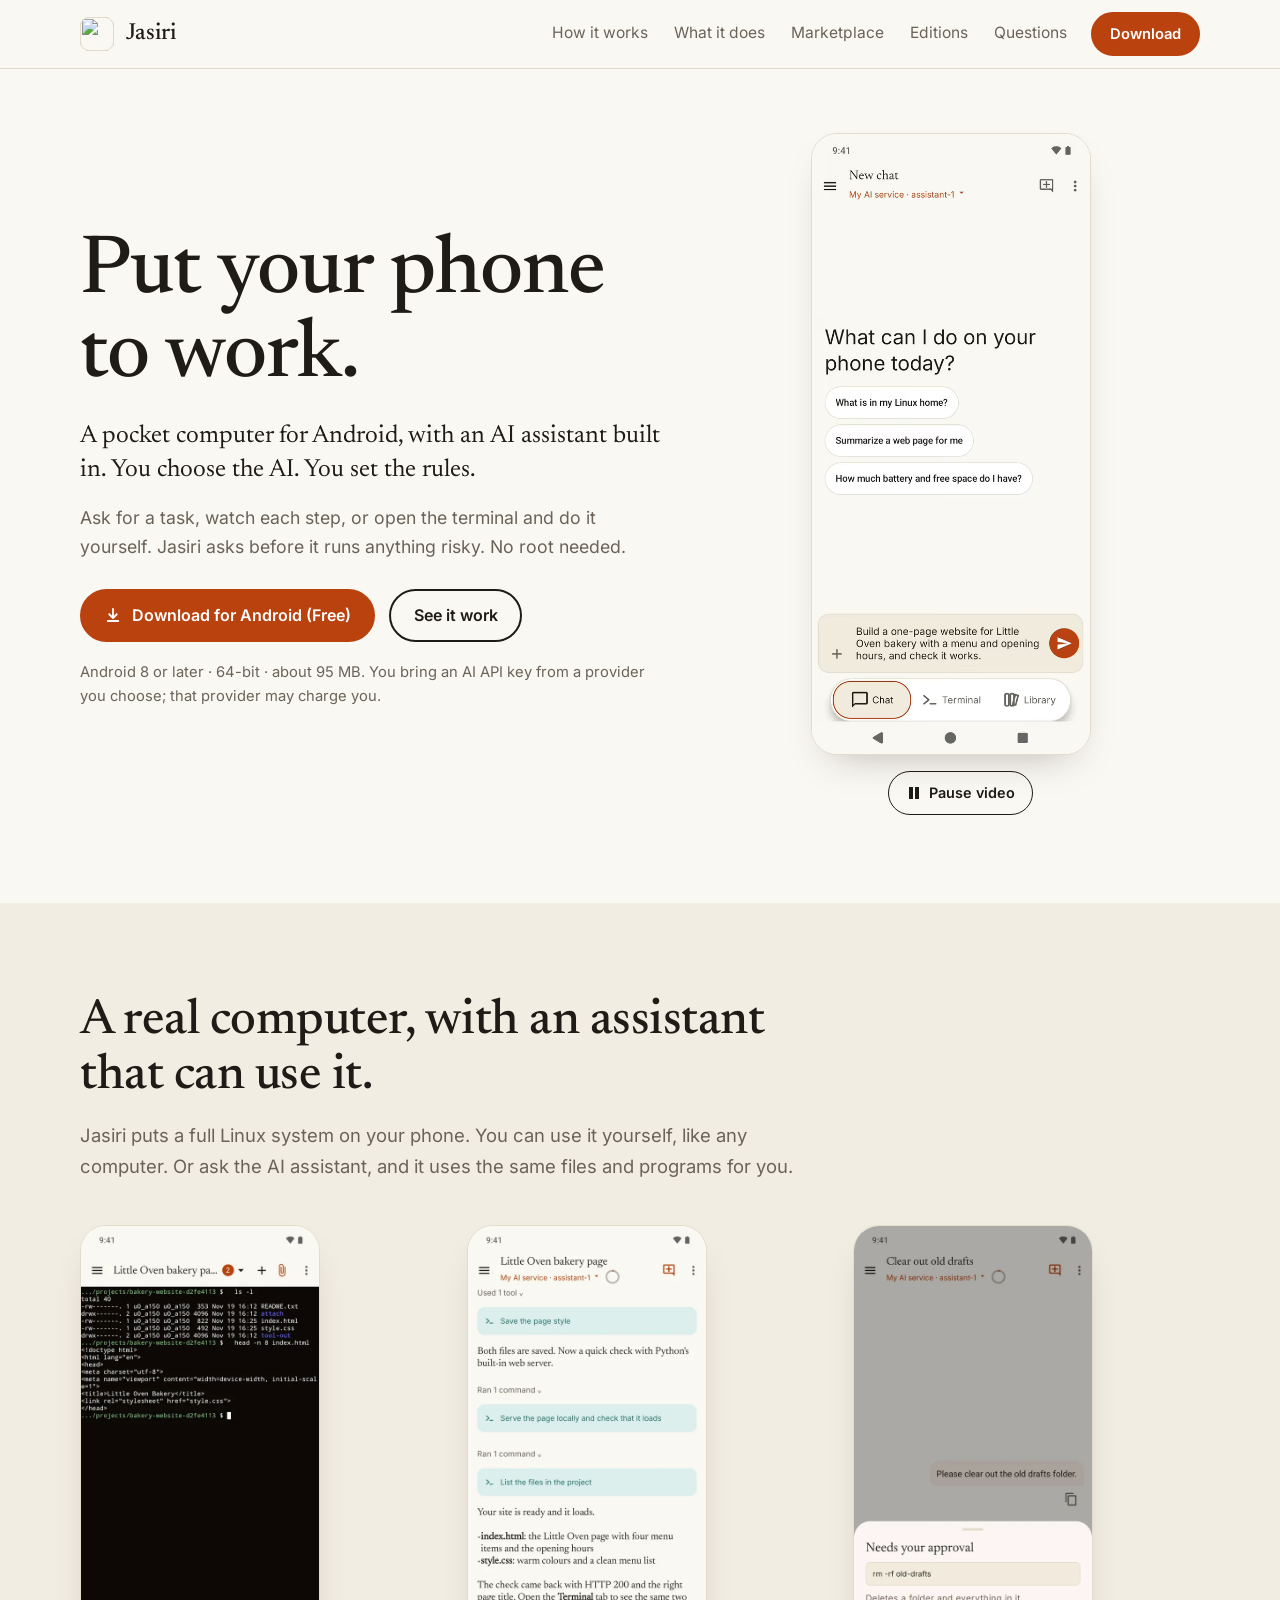
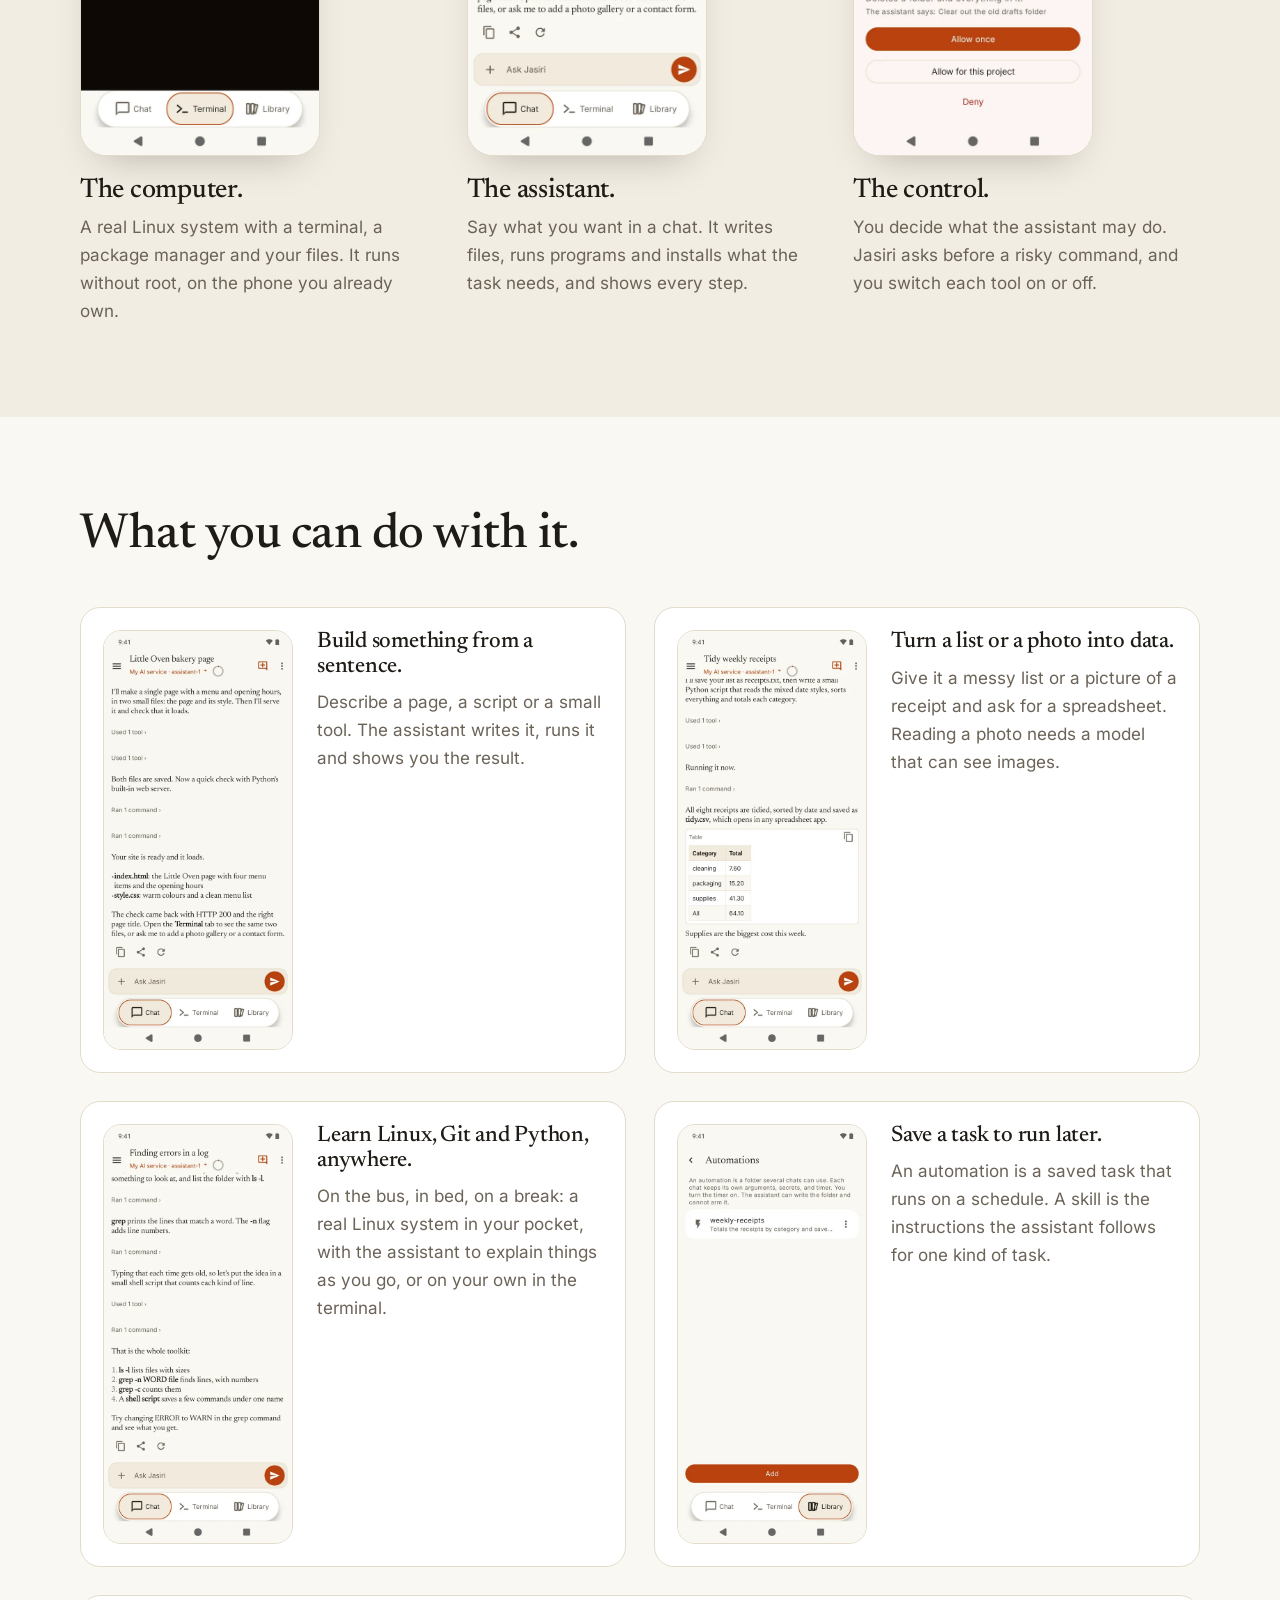
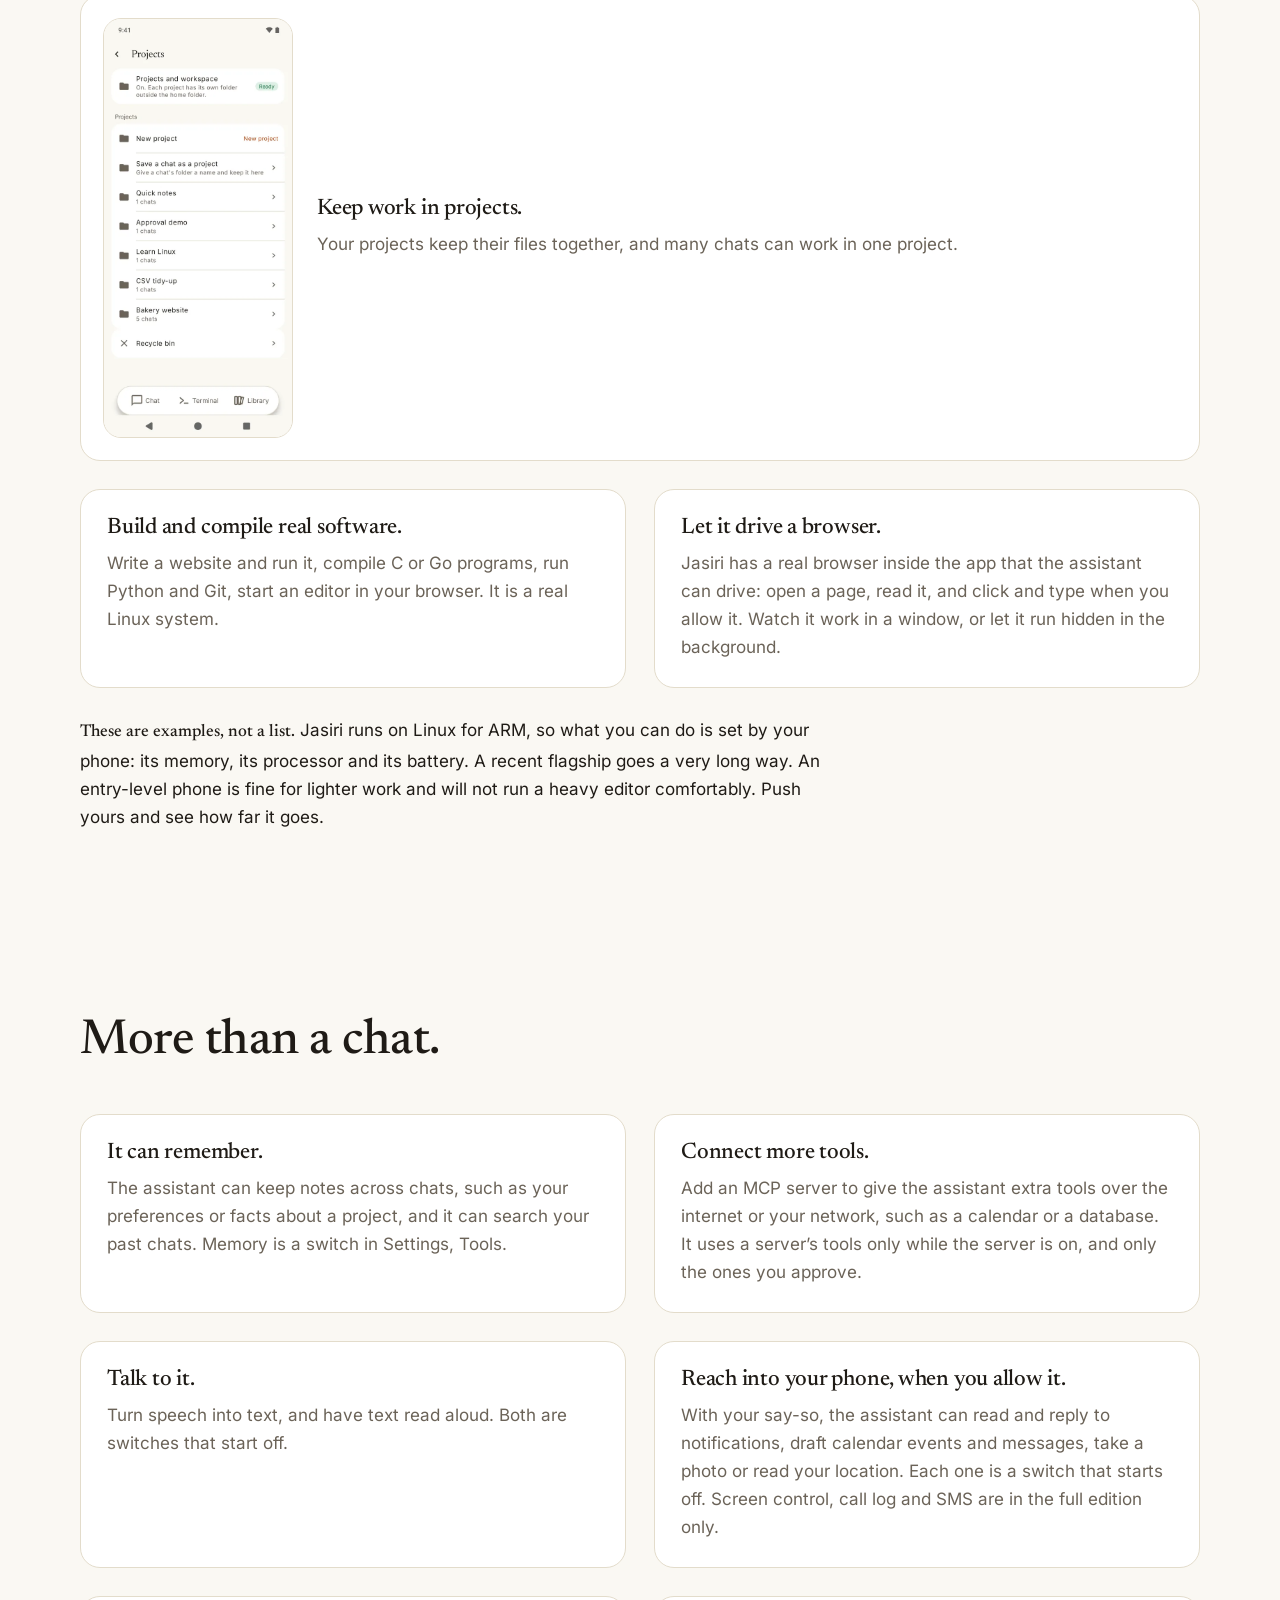
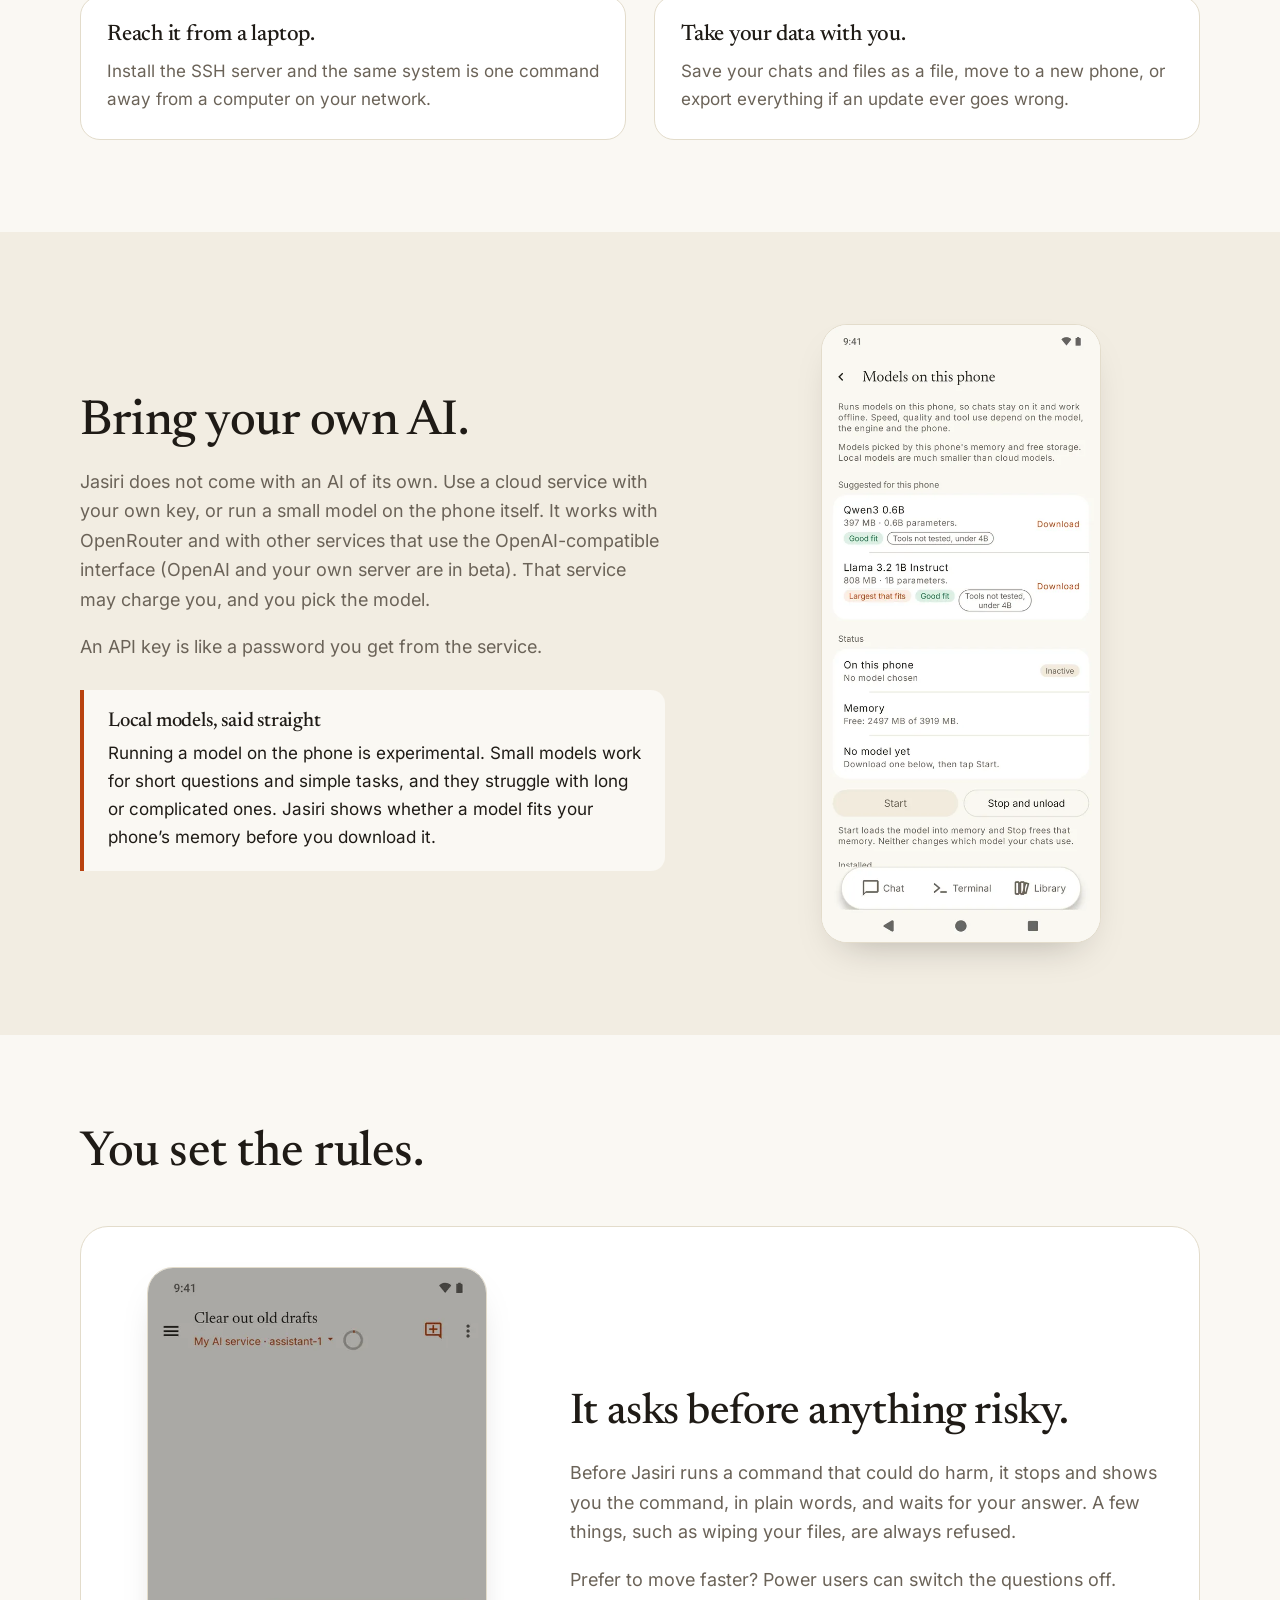
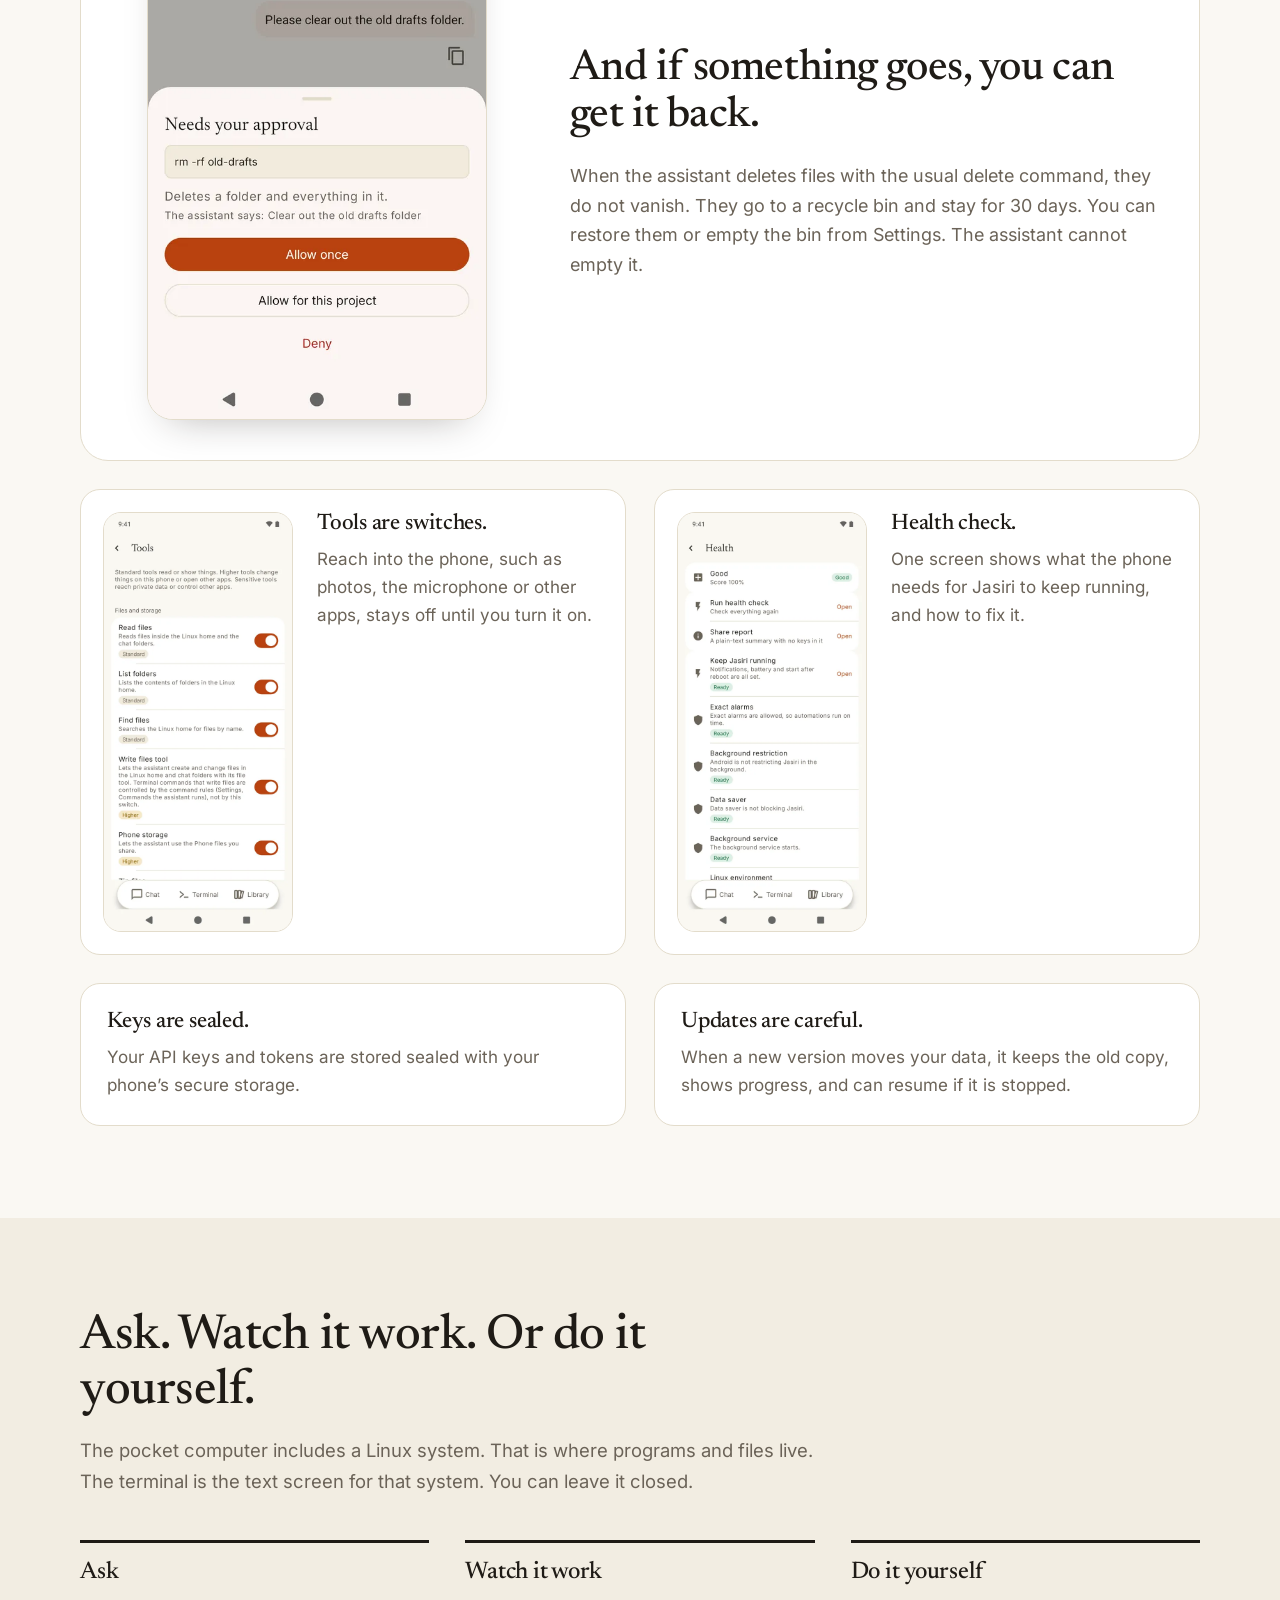
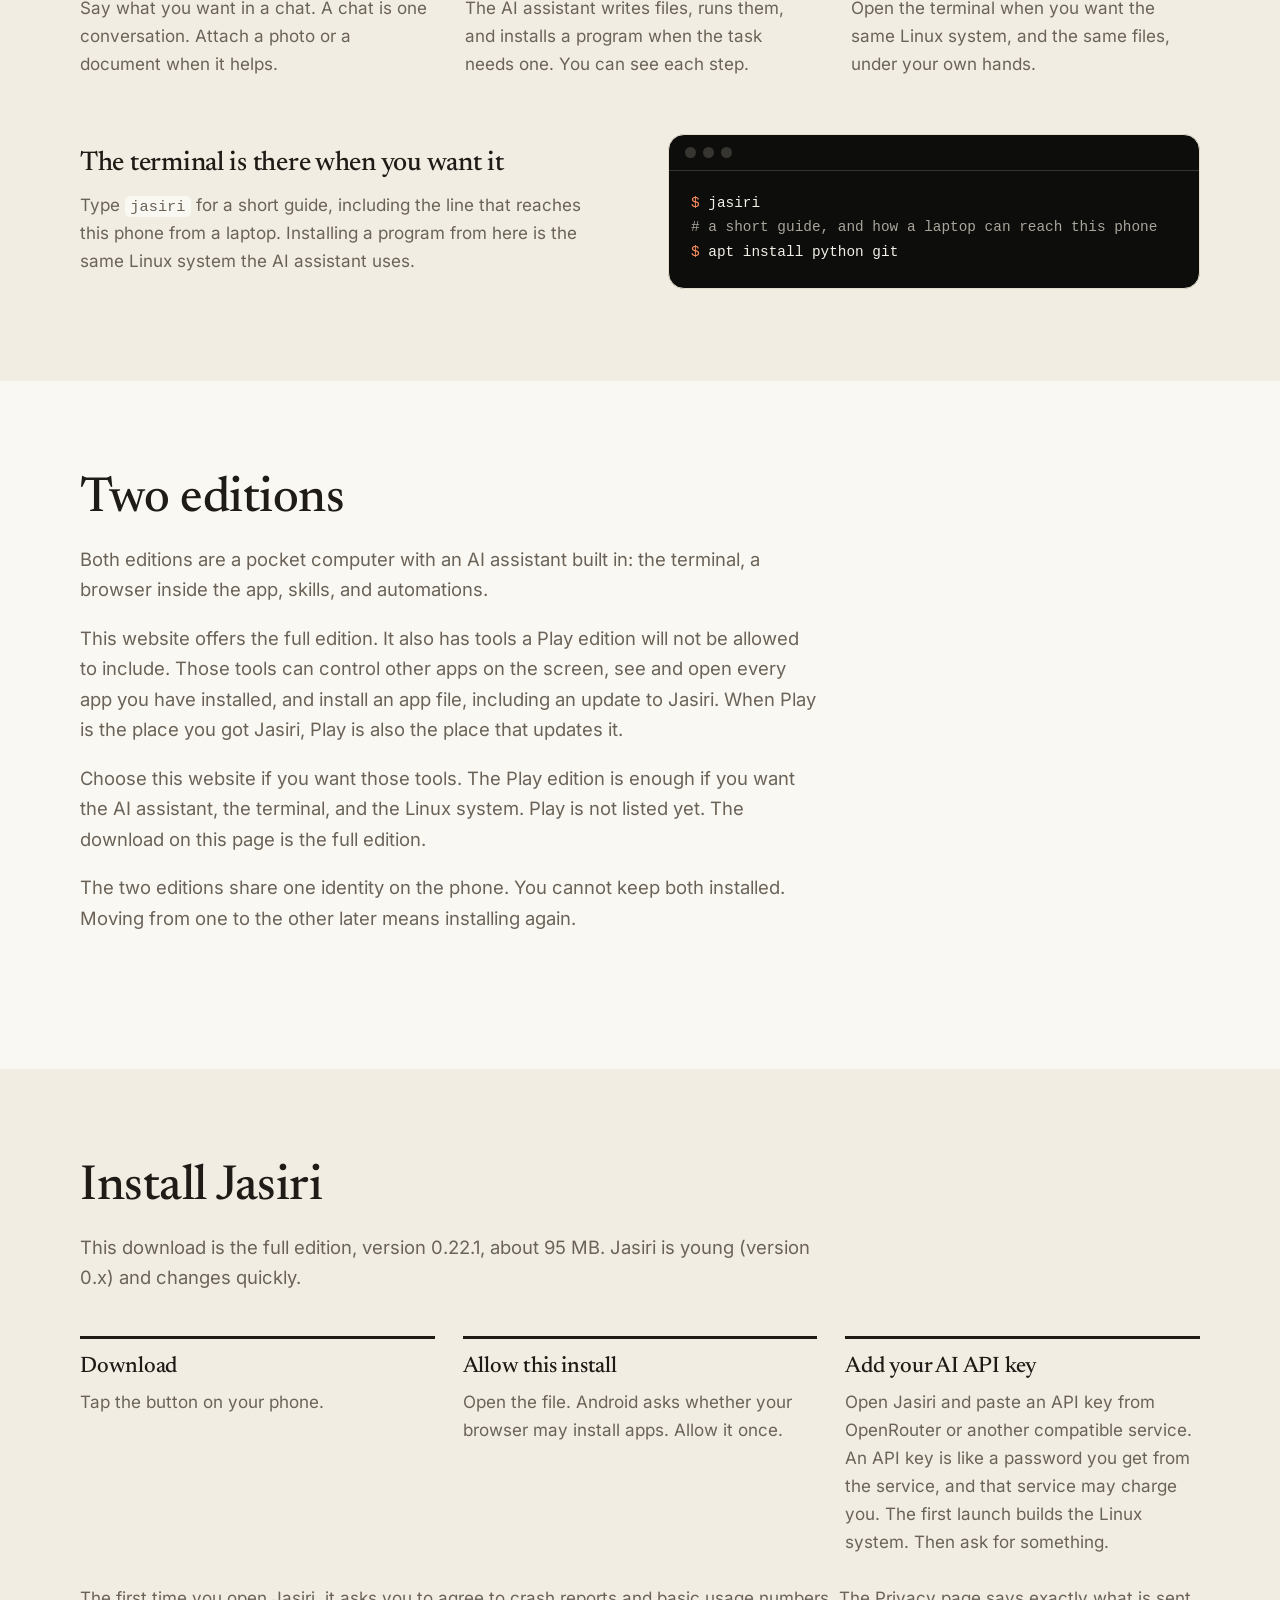
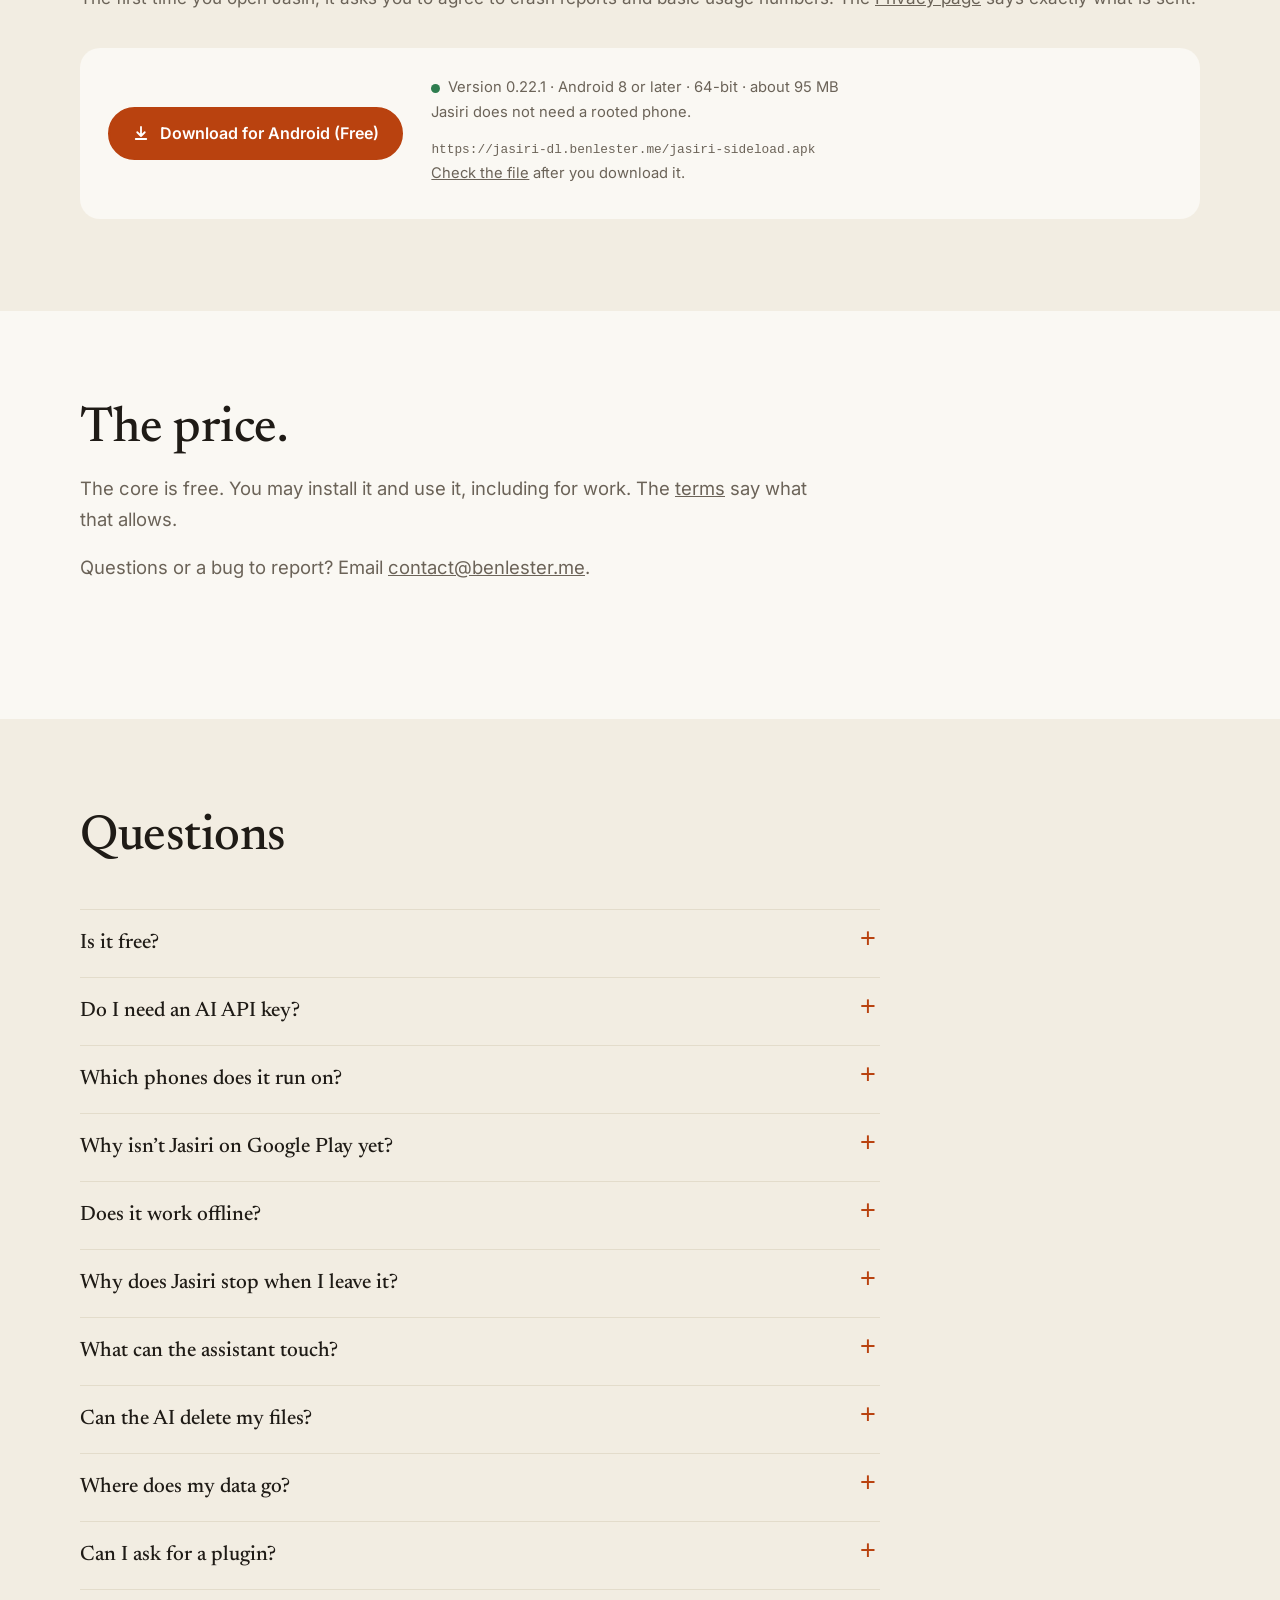
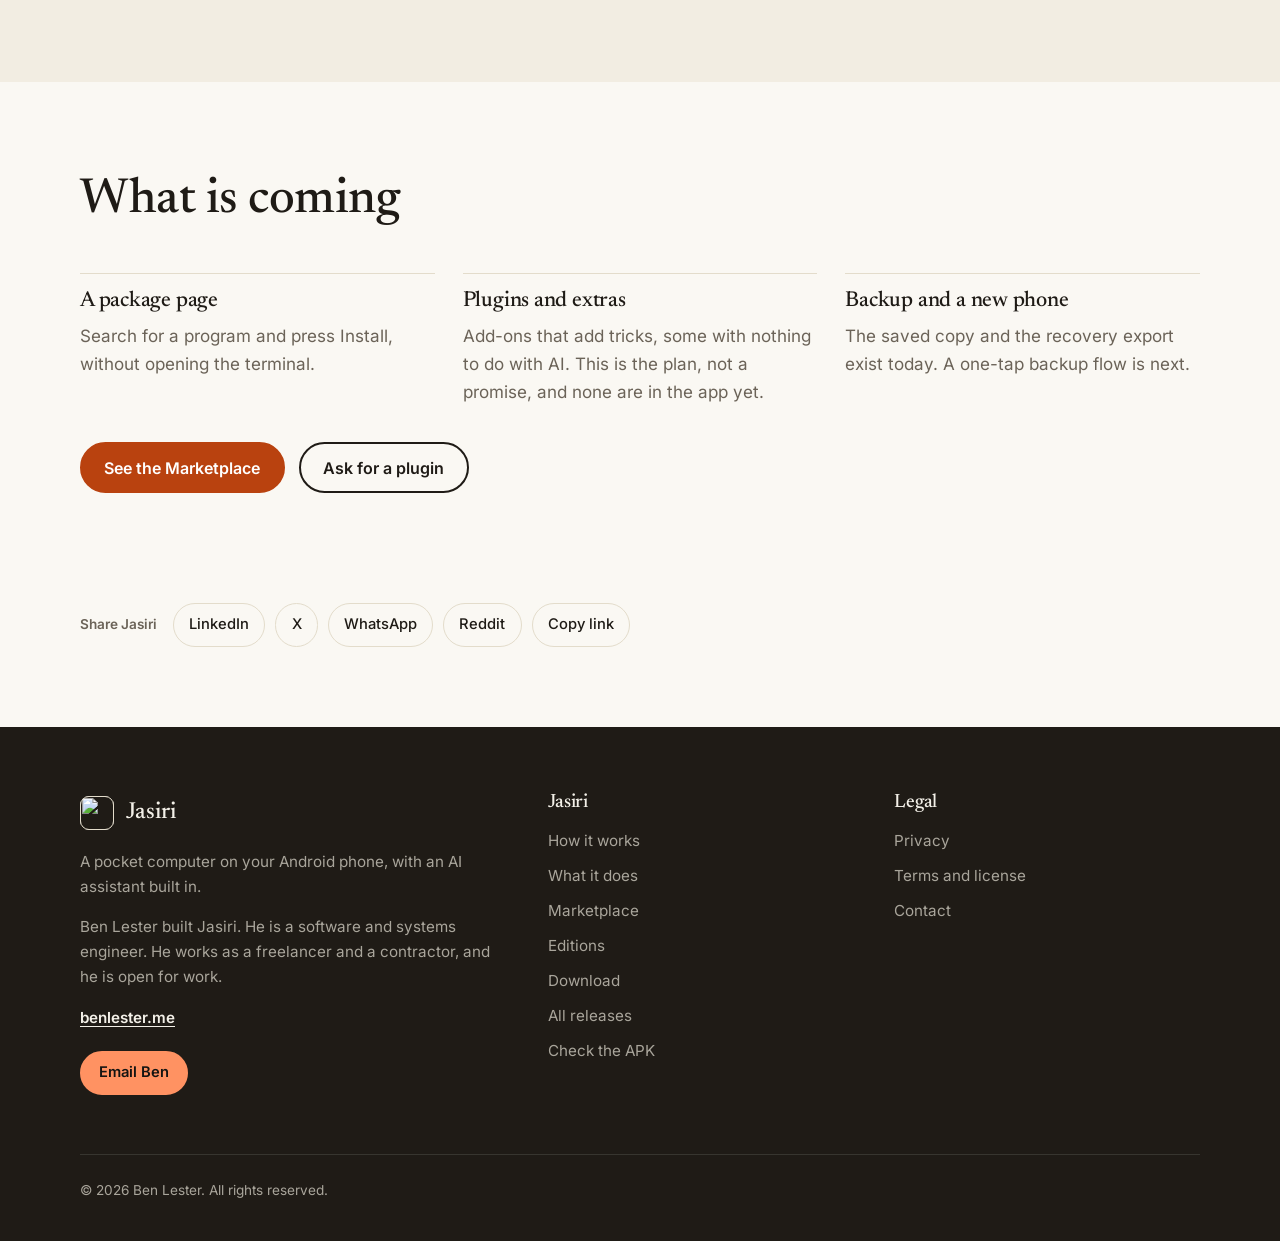
==== index.html @ f2433fde "Home page: a More than a chat section for memory, tools over MCP, voice, reaching into the phone, SS" ====
<!DOCTYPE html>
<html lang="en">
<head>
<meta charset="utf-8">
<meta name="viewport" content="width=device-width, initial-scale=1">
<title>Jasiri for Android: A pocket computer with an AI assistant built in</title>
<meta name="description" content="Jasiri is a real Linux computer on your Android phone, with an AI assistant built in. You choose the AI. You set the rules. No root needed. Free to download.">
<meta name="theme-color" content="#FAF8F3" media="(prefers-color-scheme: light)">
<meta name="theme-color" content="#141412" media="(prefers-color-scheme: dark)">
<link rel="canonical" href="https://jasiri.benlester.me/">
<link rel="icon" href="/favicon.svg" type="image/svg+xml">
<link rel="apple-touch-icon" href="/apple-touch-icon.png">
<link rel="preload" href="/assets/fonts/newsreader-500.woff2" as="font" type="font/woff2" crossorigin>
<link rel="preload" href="/assets/fonts/inter-400.woff2" as="font" type="font/woff2" crossorigin>
<link rel="stylesheet" href="/assets/styles.css">
<meta property="og:type" content="website">
<meta property="og:site_name" content="Jasiri">
<meta property="og:title" content="Jasiri for Android: A pocket computer with an AI assistant built in">
<meta property="og:description" content="Jasiri is a real Linux computer on your Android phone, with an AI assistant built in. You choose the AI. You set the rules. No root needed. Free to download.">
<meta property="og:url" content="https://jasiri.benlester.me/">
<meta property="og:image" content="https://jasiri.benlester.me/assets/og.png">
<meta property="og:image:width" content="1200">
<meta property="og:image:height" content="630">
<meta property="og:image:alt" content="Jasiri. Put your phone to work. The Jasiri chat and its approval question on two phone screens.">
<meta name="twitter:card" content="summary_large_image">
<meta name="twitter:title" content="Jasiri for Android: A pocket computer with an AI assistant built in">
<meta name="twitter:description" content="Jasiri is a real Linux computer on your Android phone, with an AI assistant built in. You choose the AI. You set the rules. No root needed. Free to download.">
<meta name="twitter:image" content="https://jasiri.benlester.me/assets/og.png">
<script type="application/ld+json">
{"@context":"https://schema.org","@type":"SoftwareApplication","name":"Jasiri","applicationCategory":"ProductivityApplication","operatingSystem":"Android 8 or later, 64-bit","description":"A pocket computer for Android with an AI assistant built in. You choose the AI. You set the rules.","downloadUrl":"https://jasiri-dl.benlester.me/jasiri-sideload.apk","featureList":["AI assistant built in","Linux system on the phone","Terminal","Asks before risky commands","Skills","Automations"],"offers":{"@type":"Offer","price":"0","priceCurrency":"USD"},"author":{"@type":"Person","name":"Ben Lester","url":"https://benlester.me"},"url":"https://jasiri.benlester.me/"}
</script>
</head>
<body>
<a class="skip" href="#main">Skip to content</a>
<header class="top">
  <div class="wrap">
    <a class="brand" href="/"><img src="/assets/icon.svg" alt="" width="34" height="34">Jasiri</a>
    <button class="menu" type="button" aria-expanded="false" aria-controls="site-nav">Menu</button>
    <nav id="site-nav" aria-label="Main">
      <a href="/#how">How it works</a>
      <a href="/#today">What it does</a>
      <a href="/marketplace/">Marketplace</a>
      <a href="/#editions">Editions</a>
      <a href="/#faq">Questions</a>
    </nav>
    <a class="btn small" href="https://jasiri-dl.benlester.me/jasiri-sideload.apk">Download</a>
  </div>
</header>

<main id="main">
  <section class="hero">
    <div class="wrap">
      <div>
        <h1>Put your phone to work.</h1>
        <p class="kicker">A pocket computer for Android, with an AI assistant built in. You choose the AI. You set the rules.</p>
        <p class="lead">Ask for a task, watch each step, or open the terminal and do it yourself. Jasiri asks before it runs anything risky. No root needed.</p>
        <div class="cta">
          <a class="btn" href="https://jasiri-dl.benlester.me/jasiri-sideload.apk"><svg viewBox="0 0 24 24" fill="none" stroke="currentColor" stroke-width="2.4" stroke-linecap="round" stroke-linejoin="round" aria-hidden="true"><path d="M12 4v12m0 0 5-5m-5 5-5-5M5 20h14"/></svg>Download for Android (Free)</a>
          <a class="btn ghost" href="#video">See it work</a>
        </div>
        <p class="fine">Android 8 or later &middot; 64-bit &middot; <span data-release="mib">about 95 MB</span>. You bring an AI API key from a provider you choose; that provider may charge you.</p>
      </div>
      <div class="hero-media" id="video">
        <div class="shot md vwrap" data-video data-base-light="/assets/video/jasiri-light-540" data-base-dark="/assets/video/jasiri-dark-540">
          <picture><source media="(prefers-color-scheme: dark)" srcset="/assets/img/web-result-dark-540.webp 540w, /assets/img/web-result-dark-1080.webp 1080w" sizes="300px"><img src="/assets/img/web-result-light-540.webp" srcset="/assets/img/web-result-light-540.webp 540w, /assets/img/web-result-light-1080.webp 1080w" sizes="300px" width="540" height="1200" alt="Jasiri building a one-page bakery website from a chat message: the assistant writes two files, serves the page and reports that it loads." fetchpriority="high" decoding="async"></picture>
        </div>
      </div>
    </div>
  </section>

  <section id="what" class="band">
    <div class="wrap">
      <div class="sec-head">
        <h2>A real computer, with an assistant that can use it.</h2>
        <p>Jasiri puts a full Linux system on your phone. You can use it yourself, like any computer. Or ask the AI assistant, and it uses the same files and programs for you.</p>
      </div>
      <div class="trio">
        <div class="item">
          <div class="shot sm"><picture><source media="(prefers-color-scheme: dark)" srcset="/assets/img/04-terminal-dark-540.webp 540w, /assets/img/04-terminal-dark-1080.webp 1080w" sizes="240px"><img src="/assets/img/04-terminal-light-540.webp" srcset="/assets/img/04-terminal-light-540.webp 540w, /assets/img/04-terminal-light-1080.webp 1080w" sizes="240px" width="540" height="1200" alt="The Jasiri terminal in a project folder, showing a file listing and the first lines of a web page." loading="lazy" decoding="async"></picture></div>
          <div><h3>The computer.</h3><p>A real Linux system with a terminal, a package manager and your files. It runs without root, on the phone you already own.</p></div>
        </div>
        <div class="item">
          <div class="shot sm"><picture><source media="(prefers-color-scheme: dark)" srcset="/assets/img/02-web-steps-dark-540.webp 540w, /assets/img/02-web-steps-dark-1080.webp 1080w" sizes="240px"><img src="/assets/img/02-web-steps-light-540.webp" srcset="/assets/img/02-web-steps-light-540.webp 540w, /assets/img/02-web-steps-light-1080.webp 1080w" sizes="240px" width="540" height="1200" alt="The Jasiri chat with the assistant's steps shown: it saves a page, serves it locally, checks that it loads and lists the project files." loading="lazy" decoding="async"></picture></div>
          <div><h3>The assistant.</h3><p>Say what you want in a chat. It writes files, runs programs and installs what the task needs, and shows every step.</p></div>
        </div>
        <div class="item">
          <div class="shot sm"><picture><source media="(prefers-color-scheme: dark)" srcset="/assets/img/11-approval-dark-540.webp 540w, /assets/img/11-approval-dark-1080.webp 1080w" sizes="240px"><img src="/assets/img/11-approval-light-540.webp" srcset="/assets/img/11-approval-light-540.webp 540w, /assets/img/11-approval-light-1080.webp 1080w" sizes="240px" width="540" height="1200" alt="The Jasiri approval sheet asking about the command rm -rf old-drafts, which deletes a folder and everything in it, with the buttons Allow once, Allow for this project and Deny." loading="lazy" decoding="async"></picture></div>
          <div><h3>The control.</h3><p>You decide what the assistant may do. Jasiri asks before a risky command, and you switch each tool on or off.</p></div>
        </div>
      </div>
    </div>
  </section>

  <section id="today">
    <div class="wrap">
      <div class="sec-head">
        <h2>What you can do with it.</h2>
      </div>
      <div class="cases">
        <article class="wcard">
          <div class="shot "><picture><source media="(prefers-color-scheme: dark)" srcset="/assets/img/web-result-dark-540.webp 540w, /assets/img/web-result-dark-1080.webp 1080w" sizes="(max-width:560px) 200px, 190px"><img src="/assets/img/web-result-light-540.webp" srcset="/assets/img/web-result-light-540.webp 540w, /assets/img/web-result-light-1080.webp 1080w" sizes="(max-width:560px) 200px, 190px" width="540" height="1200" alt="The Jasiri chat after it built a one-page bakery website: the assistant says the site is ready and names the two files it made." loading="lazy" decoding="async"></picture></div>
          <div><h3>Build something from a sentence.</h3><p>Describe a page, a script or a small tool. The assistant writes it, runs it and shows you the result.</p></div>
        </article>
        <article class="wcard">
          <div class="shot "><picture><source media="(prefers-color-scheme: dark)" srcset="/assets/img/06-csv-result-dark-540.webp 540w, /assets/img/06-csv-result-dark-1080.webp 1080w" sizes="(max-width:560px) 200px, 190px"><img src="/assets/img/06-csv-result-light-540.webp" srcset="/assets/img/06-csv-result-light-540.webp 540w, /assets/img/06-csv-result-light-1080.webp 1080w" sizes="(max-width:560px) 200px, 190px" width="540" height="1200" alt="A finished Jasiri chat with a table of spending totals by category, made from a tidied list of receipts." loading="lazy" decoding="async"></picture></div>
          <div><h3>Turn a list or a photo into data.</h3><p>Give it a messy list or a picture of a receipt and ask for a spreadsheet. Reading a photo needs a model that can see images.</p></div>
        </article>
        <article class="wcard">
          <div class="shot "><picture><source media="(prefers-color-scheme: dark)" srcset="/assets/img/08-linux-result-dark-540.webp 540w, /assets/img/08-linux-result-dark-1080.webp 1080w" sizes="(max-width:560px) 200px, 190px"><img src="/assets/img/08-linux-result-light-540.webp" srcset="/assets/img/08-linux-result-light-540.webp 540w, /assets/img/08-linux-result-light-1080.webp 1080w" sizes="(max-width:560px) 200px, 190px" width="540" height="1200" alt="A Jasiri chat that explains Linux commands one at a time and ends with a numbered list of the commands it taught." loading="lazy" decoding="async"></picture></div>
          <div><h3>Learn Linux, Git and Python, anywhere.</h3><p>On the bus, in bed, on a break: a real Linux system in your pocket, with the assistant to explain things as you go, or on your own in the terminal.</p></div>
        </article>
        <article class="wcard">
          <div class="shot "><picture><source media="(prefers-color-scheme: dark)" srcset="/assets/img/15c-library-automations-dark-540.webp 540w, /assets/img/15c-library-automations-dark-1080.webp 1080w" sizes="(max-width:560px) 200px, 190px"><img src="/assets/img/15c-library-automations-light-540.webp" srcset="/assets/img/15c-library-automations-light-540.webp 540w, /assets/img/15c-library-automations-light-1080.webp 1080w" sizes="(max-width:560px) 200px, 190px" width="540" height="1200" alt="The Automations screen in Jasiri with one saved automation, weekly-receipts, and an Add button." loading="lazy" decoding="async"></picture></div>
          <div><h3>Save a task to run later.</h3><p>An automation is a saved task that runs on a schedule. A skill is the instructions the assistant follows for one kind of task.</p></div>
        </article>
        <article class="wcard wide">
          <div class="shot "><picture><source media="(prefers-color-scheme: dark)" srcset="/assets/img/09-projects-list-dark-540.webp 540w, /assets/img/09-projects-list-dark-1080.webp 1080w" sizes="(max-width:560px) 200px, 190px"><img src="/assets/img/09-projects-list-light-540.webp" srcset="/assets/img/09-projects-list-light-540.webp 540w, /assets/img/09-projects-list-light-1080.webp 1080w" sizes="(max-width:560px) 200px, 190px" width="540" height="1200" alt="The Projects screen in Jasiri listing five projects, such as Bakery website and Learn Linux, with the number of chats in each." loading="lazy" decoding="async"></picture></div>
          <div><h3>Keep work in projects.</h3><p>Your projects keep their files together, and many chats can work in one project.</p></div>
        </article>
        <article class="tcard">
          <h3>Build and compile real software.</h3>
          <p>Write a website and run it, compile C or Go programs, run Python and Git, start an editor in your browser. It is a real Linux system.</p>
        </article>
        <article class="tcard">
          <h3>Let it drive a browser.</h3>
          <p>Jasiri has a real browser inside the app that the assistant can drive: open a page, read it, and click and type when you allow it. Watch it work in a window, or let it run hidden in the background.</p>
        </article>
      </div>
      <p class="open-note"><strong>These are examples, not a list.</strong> Jasiri runs on Linux for ARM, so what you can do is set by your phone: its memory, its processor and its battery. A recent flagship goes a very long way. An entry-level phone is fine for lighter work and will not run a heavy editor comfortably. Push yours and see how far it goes.</p>
    </div>
  </section>

  <section id="more">
    <div class="wrap">
      <div class="sec-head">
        <h2>More than a chat.</h2>
      </div>
      <div class="cases">
        <article class="tcard">
          <h3>It can remember.</h3>
          <p>The assistant can keep notes across chats, such as your preferences or facts about a project, and it can search your past chats. Memory is a switch in Settings, Tools.</p>
        </article>
        <article class="tcard">
          <h3>Connect more tools.</h3>
          <p>Add an MCP server to give the assistant extra tools over the internet or your network, such as a calendar or a database. It uses a server&rsquo;s tools only while the server is on, and only the ones you approve.</p>
        </article>
        <article class="tcard">
          <h3>Talk to it.</h3>
          <p>Turn speech into text, and have text read aloud. Both are switches that start off.</p>
        </article>
        <article class="tcard">
          <h3>Reach into your phone, when you allow it.</h3>
          <p>With your say-so, the assistant can read and reply to notifications, draft calendar events and messages, take a photo or read your location. Each one is a switch that starts off. Screen control, call log and SMS are in the full edition only.</p>
        </article>
        <article class="tcard">
          <h3>Reach it from a laptop.</h3>
          <p>Install the SSH server and the same system is one command away from a computer on your network.</p>
        </article>
        <article class="tcard">
          <h3>Take your data with you.</h3>
          <p>Save your chats and files as a file, move to a new phone, or export everything if an update ever goes wrong.</p>
        </article>
      </div>
    </div>
  </section>

  <section id="ai" class="band">
    <div class="wrap">
      <div class="split">
        <div>
          <h2 style="font-size:clamp(2rem,4.4vw,3.1rem)">Bring your own AI.</h2>
          <p style="margin-top:16px;font-size:1.12rem">Jasiri does not come with an AI of its own. Use a cloud service with your own key, or run a small model on the phone itself. It works with OpenRouter and with other services that use the OpenAI-compatible interface (OpenAI and your own server are in beta). That service may charge you, and you pick the model.</p>
          <p style="font-size:1.12rem">An API key is like a password you get from the service.</p>
          <div class="straight">
            <h3>Local models, said straight</h3>
            <p>Running a model on the phone is experimental. Small models work for short questions and simple tasks, and they struggle with long or complicated ones. Jasiri shows whether a model fits your phone&rsquo;s memory before you download it.</p>
          </div>
        </div>
        <div class="shot md"><picture><source media="(prefers-color-scheme: dark)" srcset="/assets/img/16-local-models-dark-540.webp 540w, /assets/img/16-local-models-dark-1080.webp 1080w" sizes="280px"><img src="/assets/img/16-local-models-light-540.webp" srcset="/assets/img/16-local-models-light-540.webp 540w, /assets/img/16-local-models-light-1080.webp 1080w" sizes="280px" width="540" height="1200" alt="The Models on this phone screen in Jasiri, suggesting two small models with their size and a note on how well they fit the phone's memory." loading="lazy" decoding="async"></picture></div>
      </div>
    </div>
  </section>

  <section id="control">
    <div class="wrap">
      <div class="sec-head">
        <h2>You set the rules.</h2>
      </div>
      <div class="gate">
        <div class="shot lg"><picture><source media="(prefers-color-scheme: dark)" srcset="/assets/img/11-approval-dark-540.webp 540w, /assets/img/11-approval-dark-1080.webp 1080w" sizes="(max-width:960px) 340px, 340px"><img src="/assets/img/11-approval-light-540.webp" srcset="/assets/img/11-approval-light-540.webp 540w, /assets/img/11-approval-light-1080.webp 1080w" sizes="(max-width:960px) 340px, 340px" width="540" height="1200" alt="The Jasiri approval sheet asking about the command rm -rf old-drafts, which deletes a folder and everything in it, with the buttons Allow once, Allow for this project and Deny." loading="lazy" decoding="async"></picture></div>
        <div>
          <h3>It asks before anything risky.</h3>
          <p>Before Jasiri runs a command that could do harm, it stops and shows you the command, in plain words, and waits for your answer. A few things, such as wiping your files, are always refused.</p>
          <p>Prefer to move faster? Power users can switch the questions off.</p>
          <h3 class="h3-sub">And if something goes, you can get it back.</h3>
          <p>When the assistant deletes files with the usual delete command, they do not vanish. They go to a recycle bin and stay for 30 days. You can restore them or empty the bin from Settings. The assistant cannot empty it.</p>
        </div>
      </div>
      <div class="ctrl">
        <article class="wcard">
          <div class="shot "><picture><source media="(prefers-color-scheme: dark)" srcset="/assets/img/14-tools-dark-540.webp 540w, /assets/img/14-tools-dark-1080.webp 1080w" sizes="(max-width:560px) 200px, 190px"><img src="/assets/img/14-tools-light-540.webp" srcset="/assets/img/14-tools-light-540.webp 540w, /assets/img/14-tools-light-1080.webp 1080w" sizes="(max-width:560px) 200px, 190px" width="540" height="1200" alt="The Tools screen in Jasiri with a switch for each tool, such as Read files and Write files tool, each marked Standard or Higher." loading="lazy" decoding="async"></picture></div>
          <div><h3>Tools are switches.</h3><p>Reach into the phone, such as photos, the microphone or other apps, stays off until you turn it on.</p></div>
        </article>
        <article class="wcard">
          <div class="shot "><picture><source media="(prefers-color-scheme: dark)" srcset="/assets/img/17-health-dark-540.webp 540w, /assets/img/17-health-dark-1080.webp 1080w" sizes="(max-width:560px) 200px, 190px"><img src="/assets/img/17-health-light-540.webp" srcset="/assets/img/17-health-light-540.webp 540w, /assets/img/17-health-light-1080.webp 1080w" sizes="(max-width:560px) 200px, 190px" width="540" height="1200" alt="The Health screen in Jasiri with a score of 100 percent and a row for each thing the phone needs, such as battery and background restrictions, all marked Ready." loading="lazy" decoding="async"></picture></div>
          <div><h3>Health check.</h3><p>One screen shows what the phone needs for Jasiri to keep running, and how to fix it.</p></div>
        </article>
        <article class="tcard"><h3>Keys are sealed.</h3><p>Your API keys and tokens are stored sealed with your phone&rsquo;s secure storage.</p></article>
        <article class="tcard"><h3>Updates are careful.</h3><p>When a new version moves your data, it keeps the old copy, shows progress, and can resume if it is stopped.</p></article>
      </div>
    </div>
  </section>

  <section id="how" class="band">
    <div class="wrap">
      <div class="sec-head">
        <h2>Ask. Watch it work. Or do it yourself.</h2>
        <p>The pocket computer includes a Linux system. That is where programs and files live. The terminal is the text screen for that system. You can leave it closed.</p>
      </div>
      <ol class="steps">
        <li><h3>Ask</h3><p>Say what you want in a chat. A chat is one conversation. Attach a photo or a document when it helps.</p></li>
        <li><h3>Watch it work</h3><p>The AI assistant writes files, runs them, and installs a program when the task needs one. You can see each step.</p></li>
        <li><h3>Do it yourself</h3><p>Open the terminal when you want the same Linux system, and the same files, under your own hands.</p></li>
      </ol>
      <div class="terminal-note">
        <div>
          <h3>The terminal is there when you want it</h3>
          <p>Type <code>jasiri</code> for a short guide, including the line that reaches this phone from a laptop. Installing a program from here is the same Linux system the AI assistant uses.</p>
        </div>
        <div class="term" role="img" aria-label="Example terminal session: the command jasiri shows a short guide, and apt install python git installs two programs.">
          <header aria-hidden="true"><i></i><i></i><i></i></header>
<pre aria-hidden="true"><span class="p">$</span> jasiri
<span class="c"># a short guide, and how a laptop can reach this phone</span>
<span class="p">$</span> apt install python git</pre>
        </div>
      </div>
    </div>
  </section>

  <section id="editions">
    <div class="wrap narrow">
      <div class="sec-head">
        <h2>Two editions</h2>
        <p>Both editions are a pocket computer with an AI assistant built in: the terminal, a browser inside the app, skills, and automations.</p>
        <p>This website offers the full edition. It also has tools a Play edition will not be allowed to include. Those tools can control other apps on the screen, see and open every app you have installed, and install an app file, including an update to Jasiri. When Play is the place you got Jasiri, Play is also the place that updates it.</p>
        <p>Choose this website if you want those tools. The Play edition is enough if you want the AI assistant, the terminal, and the Linux system. Play is not listed yet. The download on this page is the full edition.</p>
        <p>The two editions share one identity on the phone. You cannot keep both installed. Moving from one to the other later means installing again.</p>
      </div>
    </div>
  </section>

  <section id="install" class="band">
    <div class="wrap">
      <div class="sec-head">
        <h2>Install Jasiri</h2>
        <p>This download is the full edition, version <span data-release="version">0.22.1</span>, <span data-release="mib">about 95 MB</span>. Jasiri is young (version 0.x) and changes quickly.</p>
      </div>
      <ol class="install">
        <li>
          <h3>Download</h3>
          <p>Tap the button on your phone.</p>
        </li>
        <li>
          <h3>Allow this install</h3>
          <p>Open the file. Android asks whether your browser may install apps. Allow it once.</p>
        </li>
        <li>
          <h3>Add your AI API key</h3>
          <p>Open Jasiri and paste an API key from OpenRouter or another compatible service. An API key is like a password you get from the service, and that service may charge you. The first launch builds the Linux system. Then ask for something.</p>
        </li>
      </ol>
      <p class="after">The first time you open Jasiri, it asks you to agree to crash reports and basic usage numbers. The <a href="/privacy/">Privacy page</a> says exactly what is sent.</p>
      <div class="dl-box">
        <a class="btn" href="https://jasiri-dl.benlester.me/jasiri-sideload.apk"><svg viewBox="0 0 24 24" fill="none" stroke="currentColor" stroke-width="2.4" stroke-linecap="round" stroke-linejoin="round" aria-hidden="true"><path d="M12 4v12m0 0 5-5m-5 5-5-5M5 20h14"/></svg>Download for Android (Free)</a>
        <div>
          <span class="fine"><span class="dot"></span>Version <span data-release="version">0.22.1</span> &middot; Android 8 or later &middot; 64-bit &middot; <span data-release="mib">about 95 MB</span></span><br>
          <p class="fine">Jasiri does not need a rooted phone.</p>
          <code>https://jasiri-dl.benlester.me/jasiri-sideload.apk</code>
          <p class="fine"><a href="/check/">Check the file</a> after you download it.</p>
        </div>
      </div>
    </div>
  </section>

  <section id="price">
    <div class="wrap narrow">
      <div class="sec-head">
        <h2>The price.</h2>
        <p>The core is free. You may install it and use it, including for work. The <a href="/terms/">terms</a> say what that allows.</p>
        <p>Questions or a bug to report? Email <a href="mailto:contact@benlester.me">contact@benlester.me</a>.</p>
      </div>
    </div>
  </section>

  <section id="faq" class="band">
    <div class="wrap">
      <div class="sec-head"><h2>Questions</h2></div>
      <div class="faq">
        <details>
          <summary>Is it free?</summary>
          <p>The core is free to install and use, including for work. The <a href="/terms/">terms</a> say what that allows.</p>
        </details>
        <details>
          <summary>Do I need an AI API key?</summary>
          <p>Yes, for a cloud AI. You bring a key from OpenRouter, OpenAI or another compatible service. That service may charge you. You can also run a small model on the phone, which needs no key but is experimental and limited.</p>
        </details>
        <details>
          <summary>Which phones does it run on?</summary>
          <p>Android 8 or later, on a 64-bit phone. No root needed. A recent phone is more comfortable for longer jobs, and local models need memory.</p>
        </details>
        <details>
          <summary>Why isn&rsquo;t Jasiri on Google Play yet?</summary>
          <p>Jasiri is a full computer on your phone, and a few of the things it can do, such as controlling other apps on your screen or installing an app file, are not allowed in apps on Google Play. This site gives you the full version, with nothing left out. A Google Play version will come later, with those few abilities removed. If you want everything now, use this site&rsquo;s version. If you would rather have Play handle updates, the Play version is the one to wait for.</p>
        </details>
        <details>
          <summary>Does it work offline?</summary>
          <p>The Linux system and your files work without a connection. A cloud AI needs to reach its service. A model on the phone works without a connection.</p>
        </details>
        <details>
          <summary>Why does Jasiri stop when I leave it?</summary>
          <p>Some phone makers close apps they think you are not using, which can stop a long task. The Health screen in Jasiri shows what your phone needs and how to fix it. The site <a href="https://dontkillmyapp.com/" rel="noopener">dontkillmyapp.com</a> lists the steps for many phone makers.</p>
        </details>
        <details>
          <summary>What can the assistant touch?</summary>
          <p>The chat, the Linux system and the project it works in. Photos, the microphone, notifications and other reaches into the phone stay off until you allow them. Controlling other apps is one of those (full edition only).</p>
        </details>
        <details>
          <summary>Can the AI delete my files?</summary>
          <p>It can, like any program you let run. Jasiri asks before risky commands, and files removed with the usual delete command go to a recycle bin for 30 days. Some ways of deleting from a program skip the bin, and that is one reason it asks first. Keep copies of what matters.</p>
        </details>
        <details>
          <summary>Where does my data go?</summary>
          <p>Your messages and attachments go to the AI service you picked, under its terms. Your files stay on your phone. Jasiri also sends crash reports and basic usage numbers to Google Firebase, which the app asks you to agree to when you first open it. They hold no chat text, files or keys; a crash report can occasionally include a fragment of technical error text. If you would rather not agree, you can export your data and leave. The <a href="/privacy/">Privacy page</a> has the details.</p>
        </details>
        <details>
          <summary>Can I ask for a plugin?</summary>
          <p>Yes. Email <a href="mailto:contact@benlester.me">contact@benlester.me</a> and describe what you want.</p>
        </details>
      </div>
    </div>
  </section>

  <section id="soon">
    <div class="wrap">
      <div class="sec-head">
        <h2>What is coming</h2>
      </div>
      <ul class="soon">
        <li><h3>A package page</h3><p>Search for a program and press Install, without opening the terminal.</p></li>
        <li><h3>Plugins and extras</h3><p>Add-ons that add tricks, some with nothing to do with AI. This is the plan, not a promise, and none are in the app yet.</p></li>
        <li><h3>Backup and a new phone</h3><p>The saved copy and the recovery export exist today. A one-tap backup flow is next.</p></li>
      </ul>
      <div class="cta">
        <a class="btn" href="/marketplace/">See the Marketplace</a>
        <a class="btn ghost" href="mailto:contact@benlester.me">Ask for a plugin</a>
      </div>
    </div>
  </section>

  <section class="share-row">
    <div class="wrap">
      <div class="share" data-share>
        <span>Share Jasiri</span>
        <a data-net="linkedin" href="https://www.linkedin.com/sharing/share-offsite/" rel="noopener" target="_blank">LinkedIn</a>
        <a data-net="x" href="https://twitter.com/intent/tweet" rel="noopener" target="_blank">X</a>
        <a data-net="whatsapp" href="https://wa.me/" rel="noopener" target="_blank">WhatsApp</a>
        <a data-net="reddit" href="https://www.reddit.com/submit" rel="noopener" target="_blank">Reddit</a>
        <button type="button" data-copy>Copy link</button>
      </div>
    </div>
  </section>
</main>
<footer>
  <div class="wrap">
    <div class="cols">
      <div class="promo">
        <a class="brand" href="/"><img src="/assets/icon.svg" alt="" width="34" height="34">Jasiri</a>
        <p>A pocket computer on your Android phone, with an AI assistant built in.</p>
        <p>Ben Lester built Jasiri. He is a software and systems engineer. He works as a freelancer and a contractor, and he is open for work.</p>
        <p><a class="site" href="https://benlester.me">benlester.me</a></p>
        <p><a class="btn small" href="mailto:contact@benlester.me">Email Ben</a></p>
      </div>
      <div>
        <h2>Jasiri</h2>
        <ul>
          <li><a href="/#how">How it works</a></li>
          <li><a href="/#today">What it does</a></li>
          <li><a href="/marketplace/">Marketplace</a></li>
          <li><a href="/#editions">Editions</a></li>
          <li><a href="https://jasiri-dl.benlester.me/jasiri-sideload.apk">Download</a></li>
          <li><a href="https://github.com/lester-01/jasiri/releases">All releases</a></li>
          <li><a href="/check/">Check the APK</a></li>
        </ul>
      </div>
      <div>
        <h2>Legal</h2>
        <ul>
          <li><a href="/privacy/">Privacy</a></li>
          <li><a href="/terms/">Terms and license</a></li>
          <li><a href="mailto:contact@benlester.me">Contact</a></li>
        </ul>
      </div>
    </div>
    <div class="legal">
      <p>&copy; 2026 Ben Lester. All rights reserved.</p>
    </div>
  </div>
</footer>
<script src="/assets/site.js" defer></script>
</body>
</html>
---- assets/styles.css ----
@font-face{font-family:"Inter";src:url("/assets/fonts/inter-400.woff2") format("woff2");font-weight:400;font-display:swap}
@font-face{font-family:"Inter";src:url("/assets/fonts/inter-500.woff2") format("woff2");font-weight:500;font-display:swap}
@font-face{font-family:"Inter";src:url("/assets/fonts/inter-600.woff2") format("woff2");font-weight:600 700;font-display:swap}
@font-face{font-family:"Newsreader";src:url("/assets/fonts/newsreader-400.woff2") format("woff2");font-weight:400;font-display:swap}
@font-face{font-family:"Newsreader";src:url("/assets/fonts/newsreader-500.woff2") format("woff2");font-weight:500 700;font-display:swap}
@font-face{font-family:"JetBrains Mono";src:url("/assets/fonts/jetbrains-mono.woff2") format("woff2");font-weight:100 800;font-display:swap}

/* Colours are the app's own values. Light first, dark follows the visitor's setting. */
:root{
  color-scheme:light dark;
  --bg:#FAF8F3;
  --surface:#FFFFFF;
  --band:#F2EDE2;
  --ink:#1F1B16;
  --muted:#6B6358;
  --line:#E3DCCB;
  --accent:#B9420F;
  --accent-hover:#9C360A;
  --on-accent:#FFFFFF;
  --ok:#2E7D4F;
  --foot-bg:#1F1B16;
  --foot-ink:#F3F0E8;
  --foot-muted:#A9A59B;
  --foot-line:#37352F;
  --radius:20px;
  --shadow:0 18px 40px -22px rgba(31,27,22,.35);
  --display:"Newsreader",Georgia,"Times New Roman",serif;
  --body:"Inter",system-ui,-apple-system,"Segoe UI",Roboto,sans-serif;
  --mono:"JetBrains Mono",ui-monospace,SFMono-Regular,Menlo,monospace;
}
@media (prefers-color-scheme:dark){
  :root{
    --bg:#141412;
    --surface:#1F1E1B;
    --band:#1A1917;
    --ink:#F3F0E8;
    --muted:#A9A59B;
    --line:#37352F;
    --accent:#FF9262;
    --accent-hover:#FFA680;
    --on-accent:#141412;
    --ok:#6FCF97;
    --foot-bg:#0F0F0D;
    --shadow:0 18px 40px -22px rgba(0,0,0,.8);
  }
}

*{box-sizing:border-box}
html{scroll-behavior:smooth;-webkit-text-size-adjust:100%;scroll-padding-top:84px}
body{margin:0;background:var(--bg);color:var(--ink);font:400 1.0625rem/1.65 var(--body);-webkit-font-smoothing:antialiased}
img,svg,video{max-width:100%;display:block}
img{height:auto}
a{color:inherit}
h1,h2,h3{font-family:var(--display);font-weight:500;line-height:1.1;letter-spacing:-.01em;margin:0}
p{margin:0 0 1em}
.wrap{width:min(1120px,100% - 40px);margin-inline:auto}
.skip{position:absolute;left:-999px;top:8px;background:var(--ink);color:var(--bg);padding:.6rem 1rem;border-radius:10px;z-index:100}
.skip:focus{left:12px}
:focus-visible{outline:3px solid var(--accent);outline-offset:3px;border-radius:6px}

/* header */
.top{position:sticky;top:0;z-index:50;background:color-mix(in srgb,var(--bg) 90%,transparent);backdrop-filter:blur(10px);border-bottom:1px solid var(--line)}
.top .wrap{display:flex;align-items:center;gap:18px;height:68px}
.brand{display:flex;align-items:center;gap:12px;text-decoration:none;font:500 1.45rem/1 var(--display);min-height:44px}
.brand img{width:34px;height:34px;border-radius:9px;outline:1px solid var(--line);outline-offset:-1px}
.menu{display:none;align-items:center;min-height:44px;padding:0 1rem;background:transparent;color:var(--ink);border:1.5px solid var(--ink);border-radius:999px;font:600 .92rem/1 var(--body);cursor:pointer}
.top nav{display:flex;gap:8px 22px;margin-left:auto;font-size:.97rem}
.top nav a{text-decoration:none;color:var(--muted);min-height:44px;display:inline-flex;align-items:center;padding:0 2px;border-bottom:2px solid transparent}
.top nav a:hover,.top nav a[aria-current]{color:var(--ink);border-color:var(--accent)}
.top .btn{margin-left:4px}

/* buttons */
.btn{display:inline-flex;align-items:center;gap:.6rem;background:var(--accent);color:var(--on-accent);font:600 1rem/1 var(--body);padding:.95rem 1.4rem;min-height:48px;border-radius:999px;text-decoration:none;border:2px solid var(--accent);transition:background .15s ease,border-color .15s ease}
.btn:hover{background:var(--accent-hover);border-color:var(--accent-hover)}
.btn.small{padding:.65rem 1.05rem;font-size:.92rem;min-height:44px}
.btn.ghost{background:transparent;color:var(--ink);border-color:var(--ink)}
.btn.ghost:hover{background:color-mix(in srgb,var(--ink) 8%,transparent);border-color:var(--ink)}
.btn svg{width:18px;height:18px}

/* hero */
.hero{padding:64px 0 88px}
.hero .wrap{display:grid;grid-template-columns:1.1fr .9fr;gap:56px;align-items:center}
.hero h1{font-size:clamp(2.9rem,7vw,5.2rem);line-height:1}
.kicker{font:400 clamp(1.25rem,2.4vw,1.55rem)/1.4 var(--display);margin:22px 0 14px;max-width:26em}
.lead{font-size:1.1rem;color:var(--muted);max-width:34em}
.cta{display:flex;flex-wrap:wrap;gap:14px;margin:28px 0 18px}
.fine{font-size:.92rem;color:var(--muted);margin:0 0 .6em}
.dot{display:inline-block;width:9px;height:9px;border-radius:50%;background:var(--ok);margin-right:.5rem;vertical-align:middle}
.narrow{max-width:none}
code{font:500 .9em var(--mono)}
.band code,.prose code{background:var(--bg);padding:.1em .35em;border-radius:5px}

/* screenshots */
.shot{border:1px solid var(--line);border-radius:26px;overflow:hidden;background:var(--surface);box-shadow:var(--shadow)}
.shot img,.shot video{width:100%;height:auto}
.shot.sm{max-width:240px}
.shot.md{max-width:280px}
.shot.lg{max-width:340px}
.hero-media{width:min(300px,100%);margin-inline:auto}
.vwrap{position:relative;aspect-ratio:9/20;overflow:hidden}
.vwrap picture,.vwrap img{position:absolute;inset:0;width:100%;height:100%}
.vwrap video{position:absolute;inset:0;width:100%;height:100%;object-fit:cover;opacity:0;transition:opacity .4s}
.vwrap video.on{opacity:1}
.vbtn{display:flex;align-items:center;gap:.5rem;min-height:44px;margin:16px auto 0;padding:0 1.1rem;border:1.5px solid var(--ink);border-radius:999px;background:transparent;color:var(--ink);font:600 .9rem/1 var(--body);cursor:pointer}
.vbtn:hover{background:color-mix(in srgb,var(--ink) 8%,transparent)}
.vbtn svg{width:14px;height:14px;fill:currentColor}
.vbtn[hidden]{display:none}
.vnote{margin:14px 0 0;font-size:.9rem;color:var(--muted);text-align:center}

/* sections */
section{padding:92px 0}
.band{background:var(--band)}
.sec-head{max-width:46rem;margin-bottom:44px}
.sec-head h2{font-size:clamp(2rem,4.4vw,3.1rem)}
.sec-head p{font-size:1.15rem;color:var(--muted);margin-top:16px}
h3{font-size:1.5rem}
.item p,.wcard p,.tcard p{color:var(--muted);margin:.5em 0 0}
.trio{display:grid;grid-template-columns:repeat(3,1fr);gap:40px}
.trio .item{display:flex;flex-direction:column;gap:20px;align-items:flex-start}
.trio h3{font-size:1.7rem}
.trio p{margin:.4em 0 0}

/* use cases */
.cases{display:grid;grid-template-columns:1fr 1fr;gap:28px}
.wcard{display:grid;grid-template-columns:190px 1fr;gap:24px;align-items:start;background:var(--surface);border:1px solid var(--line);border-radius:var(--radius);padding:22px}
.wcard .shot{box-shadow:none;border-radius:18px}
.wcard h3{font-size:1.4rem}
.wcard.wide{grid-column:1/-1;align-items:center}
.tcard{background:var(--surface);border:1px solid var(--line);border-radius:var(--radius);padding:26px}
.tcard h3{font-size:1.4rem}
.split{display:grid;grid-template-columns:1.1fr .9fr;gap:56px;align-items:center}
.split.rev{grid-template-columns:.9fr 1.1fr}
.split .shot{justify-self:center}
.split h3{font-size:1.5rem;margin-bottom:.4em}
.split p{color:var(--muted)}
.straight{margin-top:28px;padding:20px 24px;border-left:4px solid var(--accent);background:var(--band);border-radius:0 14px 14px 0}
.straight h3{font-size:1.25rem;margin-bottom:.35em}
.straight p{margin:0;color:var(--ink)}
.band .straight{background:var(--bg)}

/* control */
.gate{display:grid;grid-template-columns:.8fr 1.2fr;gap:56px;align-items:center;background:var(--surface);border:1px solid var(--line);border-radius:28px;padding:40px;margin-bottom:28px}
.gate .shot{justify-self:center;box-shadow:var(--shadow)}
.gate h3{font-size:clamp(1.9rem,3.6vw,2.7rem);line-height:1.08;margin-bottom:.5em}
.gate p{font-size:1.12rem;color:var(--muted)}
.gate p strong{color:var(--ink)}
.ctrl{display:grid;grid-template-columns:1fr 1fr;gap:28px}

/* how it works */
.steps{display:grid;grid-template-columns:repeat(3,1fr);gap:36px;padding:0;margin:0 0 56px;list-style:none}
.steps li{border-top:3px solid var(--ink);padding-top:16px}
.steps p{color:var(--muted);margin:.5em 0 0}
.terminal-note{display:grid;grid-template-columns:1fr 1fr;gap:56px;align-items:center}
.terminal-note h3{font-size:1.7rem;margin-bottom:12px}
.terminal-note p{color:var(--muted);margin:0}
.term{background:#0D0D0B;border:1px solid var(--line);border-radius:16px;overflow:hidden;font:500 .9rem/1.7 var(--mono);color:#F3F0E8}
.term header{display:flex;gap:7px;padding:12px 16px;border-bottom:1px solid #37352F}
.term header i{width:11px;height:11px;border-radius:50%;background:#37352F}
.term pre{margin:0;padding:20px 22px 24px;white-space:pre-wrap;overflow-x:auto}
.term .p{color:#FF9262}
.term .c{color:#A9A59B}

/* editions, install */
.install{display:grid;grid-template-columns:repeat(3,1fr);gap:28px;list-style:none;padding:0;margin:0}
.install li{padding-top:16px;border-top:3px solid var(--ink)}
.install h3{font-size:1.4rem;margin-bottom:8px}
.install p{color:var(--muted);margin:0}
.after{margin-top:28px;color:var(--muted)}
.dl-box{margin-top:36px;display:flex;flex-wrap:wrap;gap:18px 28px;align-items:center;padding:24px 28px;background:var(--band);border-radius:var(--radius)}
.band .dl-box{background:var(--bg)}
.dl-box code{font:500 .8rem/1.5 var(--mono);word-break:break-all;color:var(--muted);background:none;padding:0}

/* coming */
.soon{display:grid;grid-template-columns:repeat(3,1fr);gap:28px;list-style:none;padding:0;margin:0 0 36px}
.soon li{padding-top:16px;border-top:1px solid var(--line)}
.soon h3{font-size:1.35rem}
.soon p{color:var(--muted);margin:.5em 0 0}

/* cards (marketplace) */
.grid{display:grid;grid-template-columns:repeat(3,1fr);gap:20px}
.card{background:var(--surface);border:1px solid var(--line);border-radius:var(--radius);padding:26px 26px 28px;display:flex;flex-direction:column;gap:10px}
.card h3{font-size:1.4rem;line-height:1.15}
.card p{margin:0;color:var(--muted);font-size:1rem}
.chip{display:inline-flex;align-items:center;align-self:flex-start;gap:.45rem;font:600 .85rem/1 var(--body);padding:.4rem .7rem;border-radius:99px;border:1.5px solid var(--ink);margin-bottom:6px}
.chip.live{background:var(--ink);color:var(--bg)}
.chip.live::before{content:"";width:7px;height:7px;border-radius:50%;background:var(--ok)}
.chip.soon{color:var(--accent);border-color:var(--accent)}
.chip.idea{border-style:dashed;color:var(--muted);border-color:var(--muted)}

/* faq */
.faq{max-width:50rem}
details{border-top:1px solid var(--line)}
details:last-child{border-bottom:1px solid var(--line)}
summary{cursor:pointer;list-style:none;padding:20px 44px 20px 0;font:500 1.3rem/1.3 var(--display);position:relative}
summary::-webkit-details-marker{display:none}
summary::after{content:"+";position:absolute;right:4px;top:16px;font:500 1.7rem/1 var(--mono);color:var(--accent);transition:transform .2s}
details[open] summary::after{transform:rotate(45deg)}
details p{padding:0 40px 22px 0;margin:0;color:var(--muted)}

/* share */
.share{display:flex;flex-wrap:wrap;gap:10px;align-items:center}
.share span{font:600 .85rem/1 var(--body);color:var(--muted);margin-right:6px}
.share a,.share button{font:500 .92rem/1 var(--body);color:var(--ink);background:transparent;border:1.5px solid var(--line);border-radius:99px;min-height:44px;padding:.6rem .95rem;text-decoration:none;cursor:pointer;display:inline-flex;align-items:center}
.share-row{padding:0 0 80px}
.catalog-section{padding-top:8px}
.share a:hover,.share button:hover{border-color:var(--ink)}

/* footer */
footer{background:var(--foot-bg);color:var(--foot-ink);padding:64px 0 40px}
footer :focus-visible{outline-color:#FF9262}
footer .cols{display:grid;grid-template-columns:1.4fr 1fr 1fr;gap:40px}
footer .brand{color:var(--foot-ink);margin-bottom:14px}
footer p,footer li{color:var(--foot-muted);font-size:.95rem}
footer ul{list-style:none;padding:0;margin:0;display:grid;gap:10px}
footer h2{margin:0 0 14px;font:500 1.2rem/1.2 var(--display);color:var(--foot-ink)}
footer a{text-decoration:none}
footer a:hover{color:var(--foot-ink);text-decoration:underline}
footer .promo .site{color:var(--foot-ink);font-weight:600;text-decoration:underline;text-underline-offset:3px}
footer .promo .btn{margin-top:6px}
footer .btn{background:#FF9262;border-color:#FF9262;color:#141412}
footer .btn:hover{background:#FFA680;border-color:#FFA680;color:#141412;text-decoration:none}
footer .legal{margin-top:44px;padding-top:24px;border-top:1px solid var(--foot-line);display:flex;flex-wrap:wrap;gap:8px 24px;justify-content:space-between}
footer .legal p{margin:0;font-size:.85rem}

/* inner pages */
.page-hero{padding:76px 0 40px}
.page-hero h1{font-size:clamp(2.6rem,6vw,4.4rem)}
.page-hero p{font-size:1.2rem;color:var(--muted);max-width:38em;margin-top:20px}
.notice{border:1.5px solid var(--accent);border-radius:14px;padding:16px 20px;margin-top:28px;font-size:1rem;max-width:44rem}
.group{margin-top:56px}
.group h2{font-size:1.9rem;margin-bottom:22px}
.prose{max-width:46rem;padding:20px 0 90px}
.prose h2{font-size:1.8rem;margin:2.2em 0 .6em}
.prose h3{font-size:1.3rem;margin:1.6em 0 .4em}
.prose li{margin-bottom:.4em}
.prose .meta{font:500 .85rem/1.4 var(--mono);color:var(--muted)}
.prose table{border-collapse:collapse;width:100%;font-size:.95rem;margin:1em 0}
.prose th,.prose td{border-bottom:1px solid var(--line);padding:10px 12px 10px 0;text-align:left;vertical-align:top}
.prose th{font:600 .95rem/1.3 var(--body);color:var(--ink)}
.prose code{font:500 .9em var(--mono);background:var(--band);padding:.1em .35em;border-radius:5px}
.prose .term{margin:1.2em 0 1.6em}
.prose .fingerprint{font:500 .95rem/1.65 var(--mono);background:var(--band);border-radius:12px;padding:14px 16px;word-break:break-all;margin:1em 0 1.4em}

@media (max-width:960px){
  .hero .wrap,.split,.split.rev,.gate,.terminal-note{grid-template-columns:1fr}
  .hero{padding-top:36px}
  .hero-media{order:2}
  .trio,.steps,.install,.soon,.grid,.cases,.ctrl{grid-template-columns:1fr}
  .gate{padding:28px 22px;gap:32px}
  footer .cols{grid-template-columns:1fr}
  .menu{display:inline-flex;margin-left:auto;order:2}
  .top .brand{order:1}
  .top .btn{order:3;margin-left:8px}
  .top .wrap{height:auto;min-height:68px;flex-wrap:wrap;padding-top:12px;padding-bottom:12px}
  .top nav{display:none;order:4;flex-basis:100%;flex-direction:column;margin:4px 0 0;gap:0;padding-top:8px;border-top:1px solid var(--line)}
  .top nav.is-open{display:flex}
  section{padding:64px 0}
}
@media (max-width:560px){
  .cta .btn{width:100%;justify-content:center}
  .wcard{grid-template-columns:1fr;padding:20px}
  .wcard .shot{max-width:200px}
  .top .btn.small{padding:.55rem .85rem}
  .brand{font-size:1.3rem}
  details p{padding-right:0}
}
@media (max-width:380px){
  .top .wrap{gap:10px}
  .menu{padding:0 .8rem}
}
@media (prefers-reduced-motion:reduce){
  html{scroll-behavior:auto}
  .btn,.vwrap video,summary::after{transition:none}
}

.open-note{max-width:70ch;margin:28px 0 0;color:var(--fg)}
.open-note strong{font-family:var(--display)}
.gate .h3-sub{margin-top:1.2em}
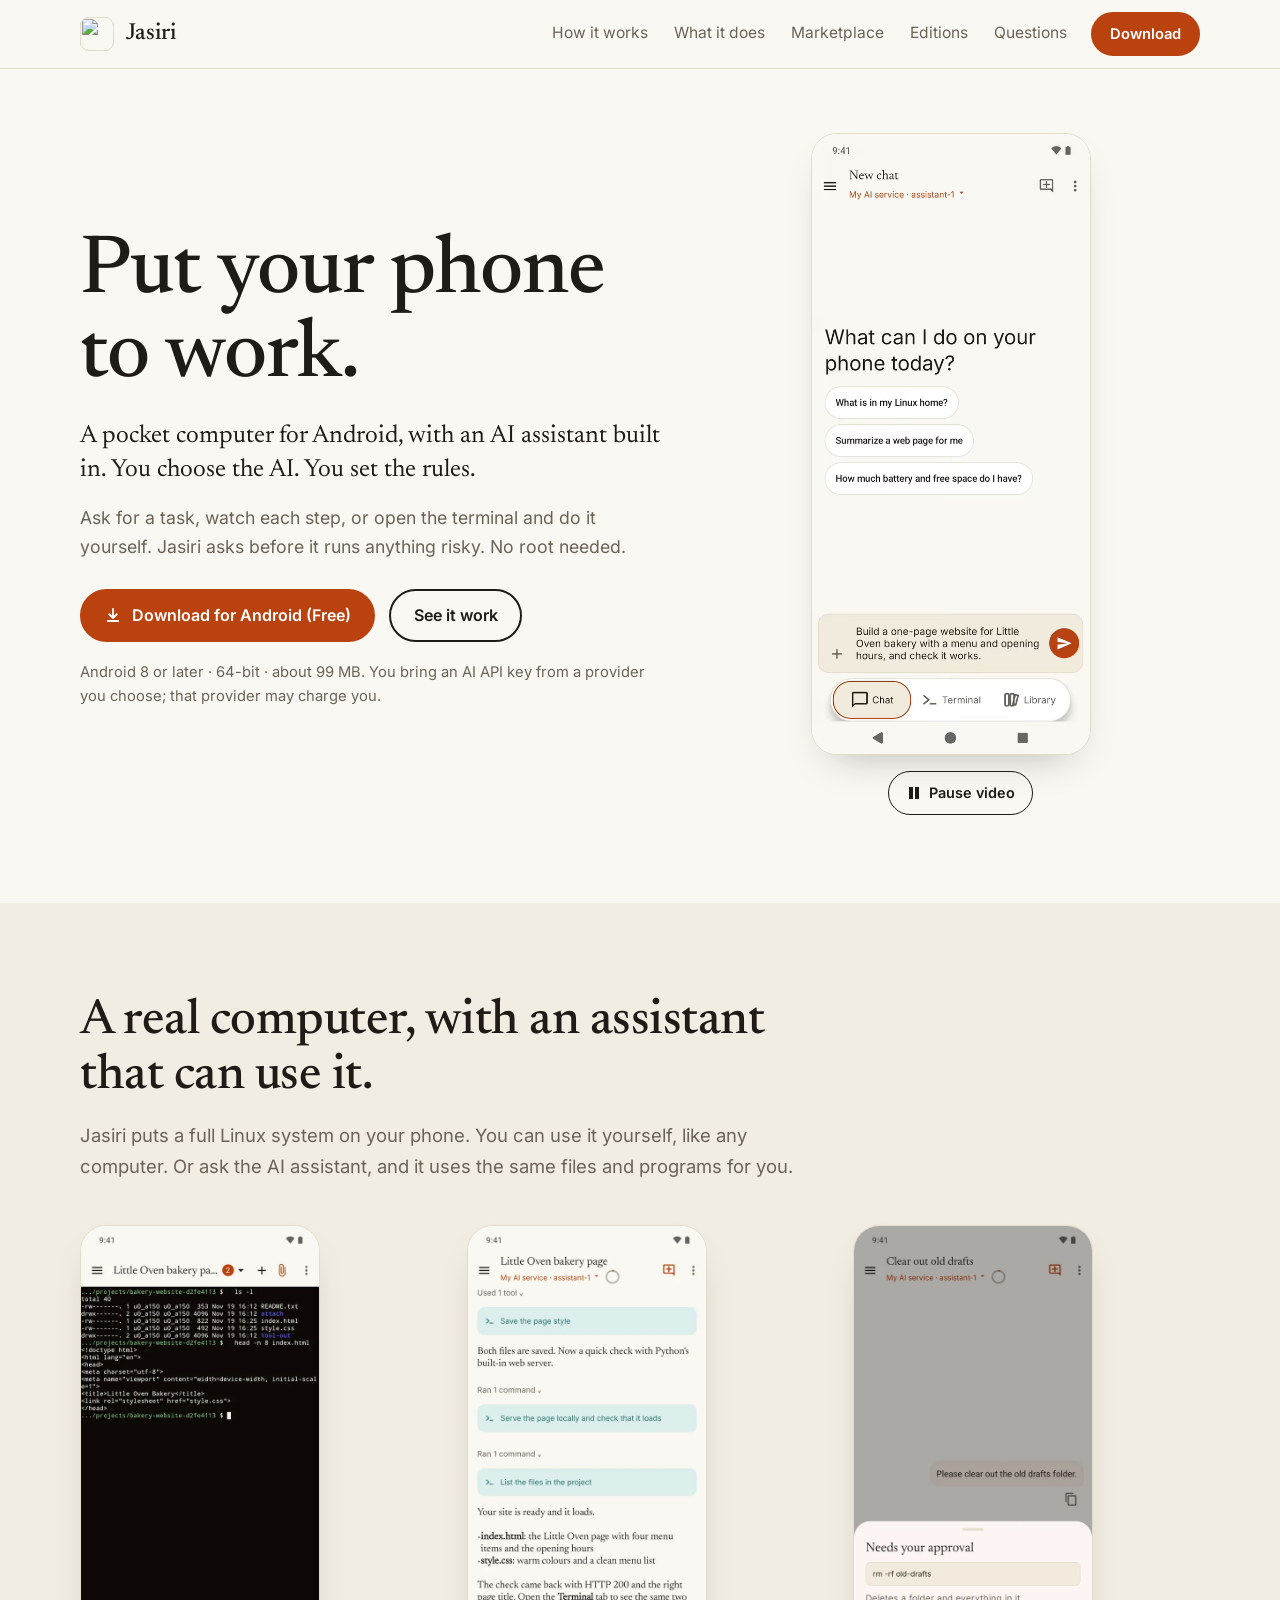
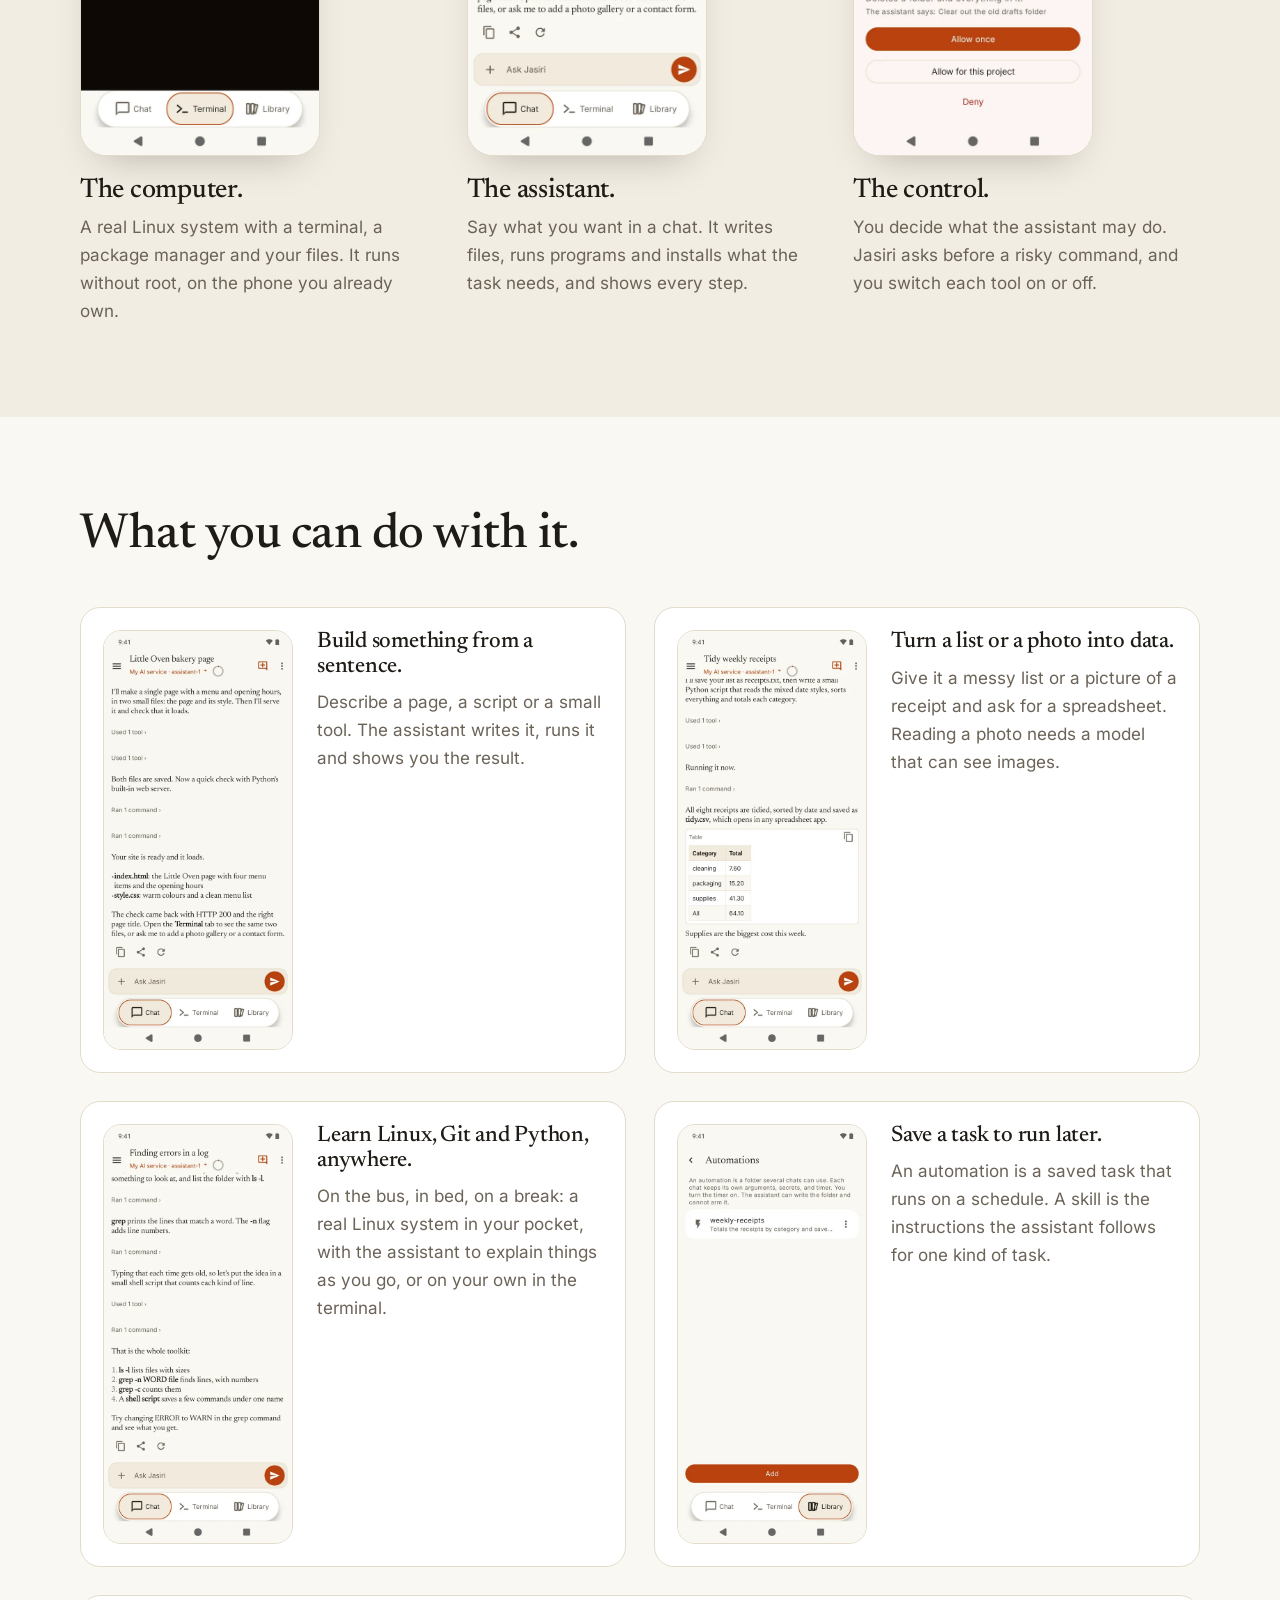
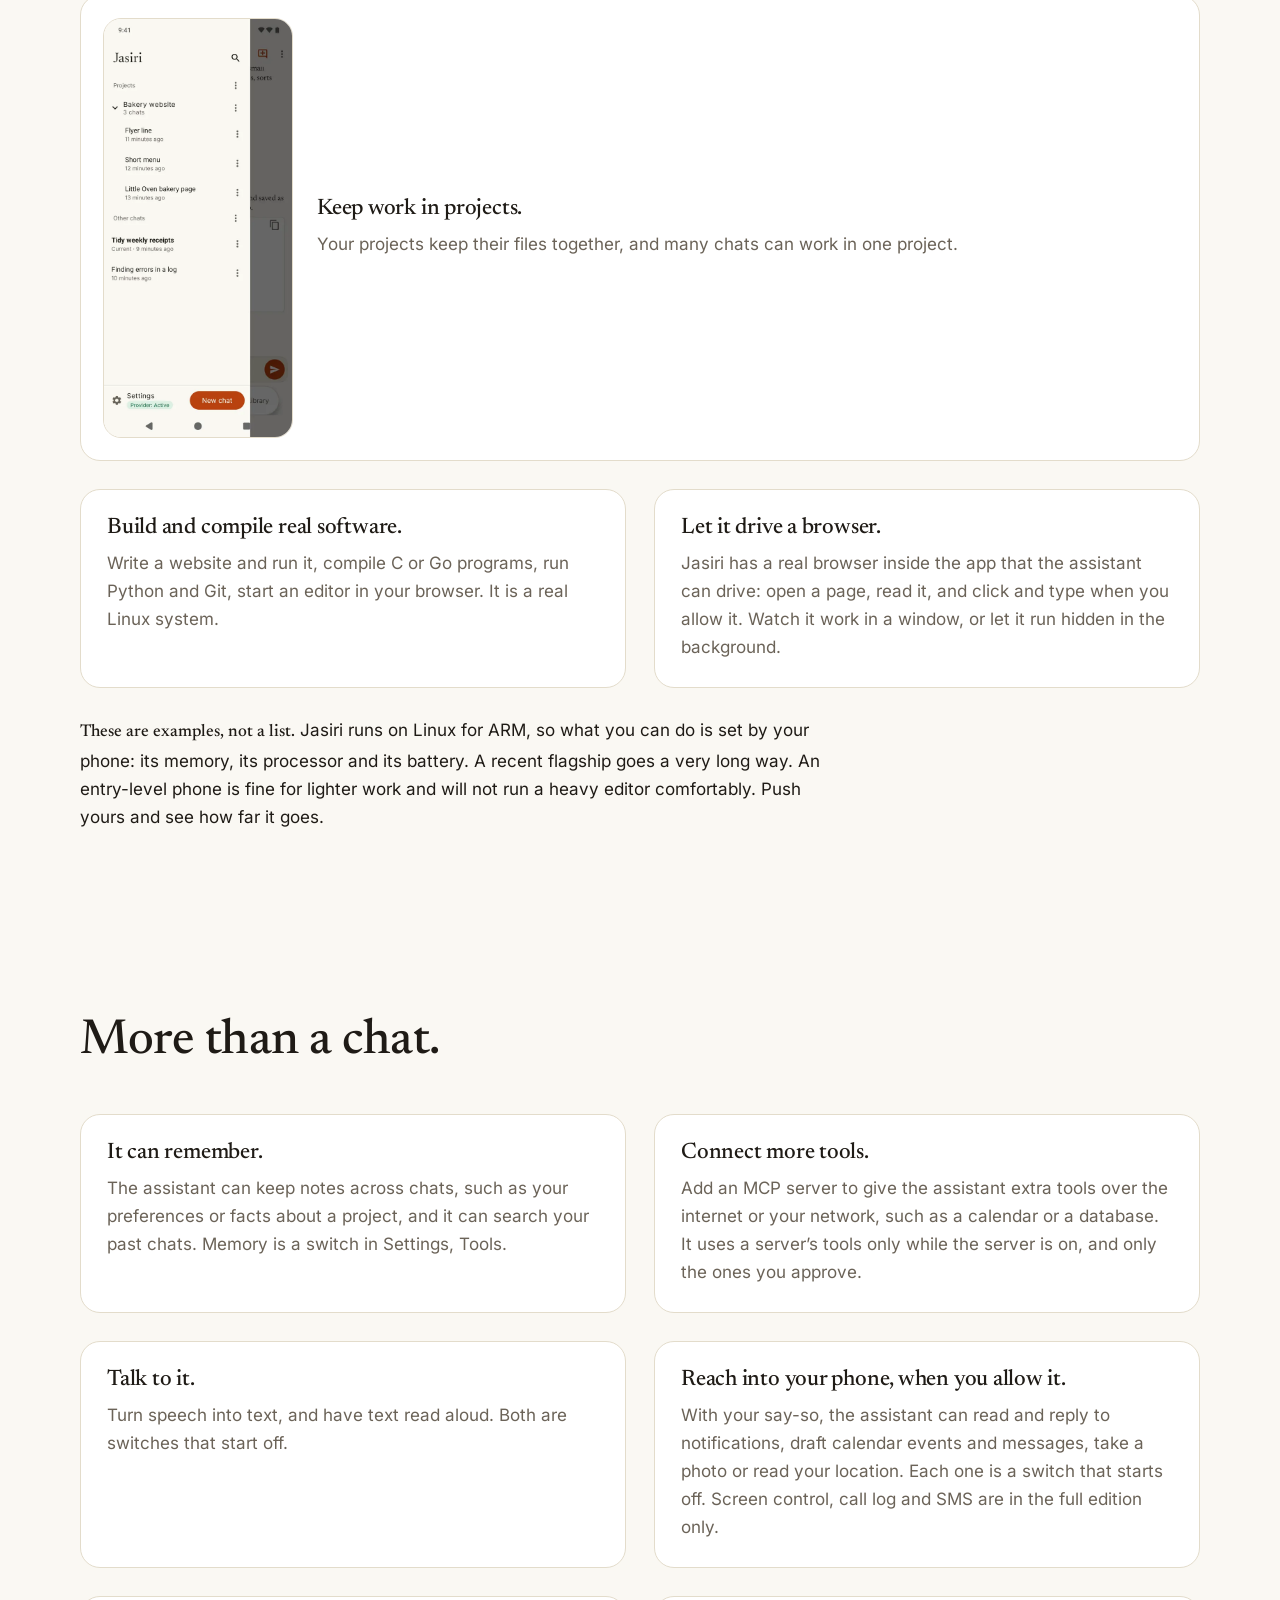
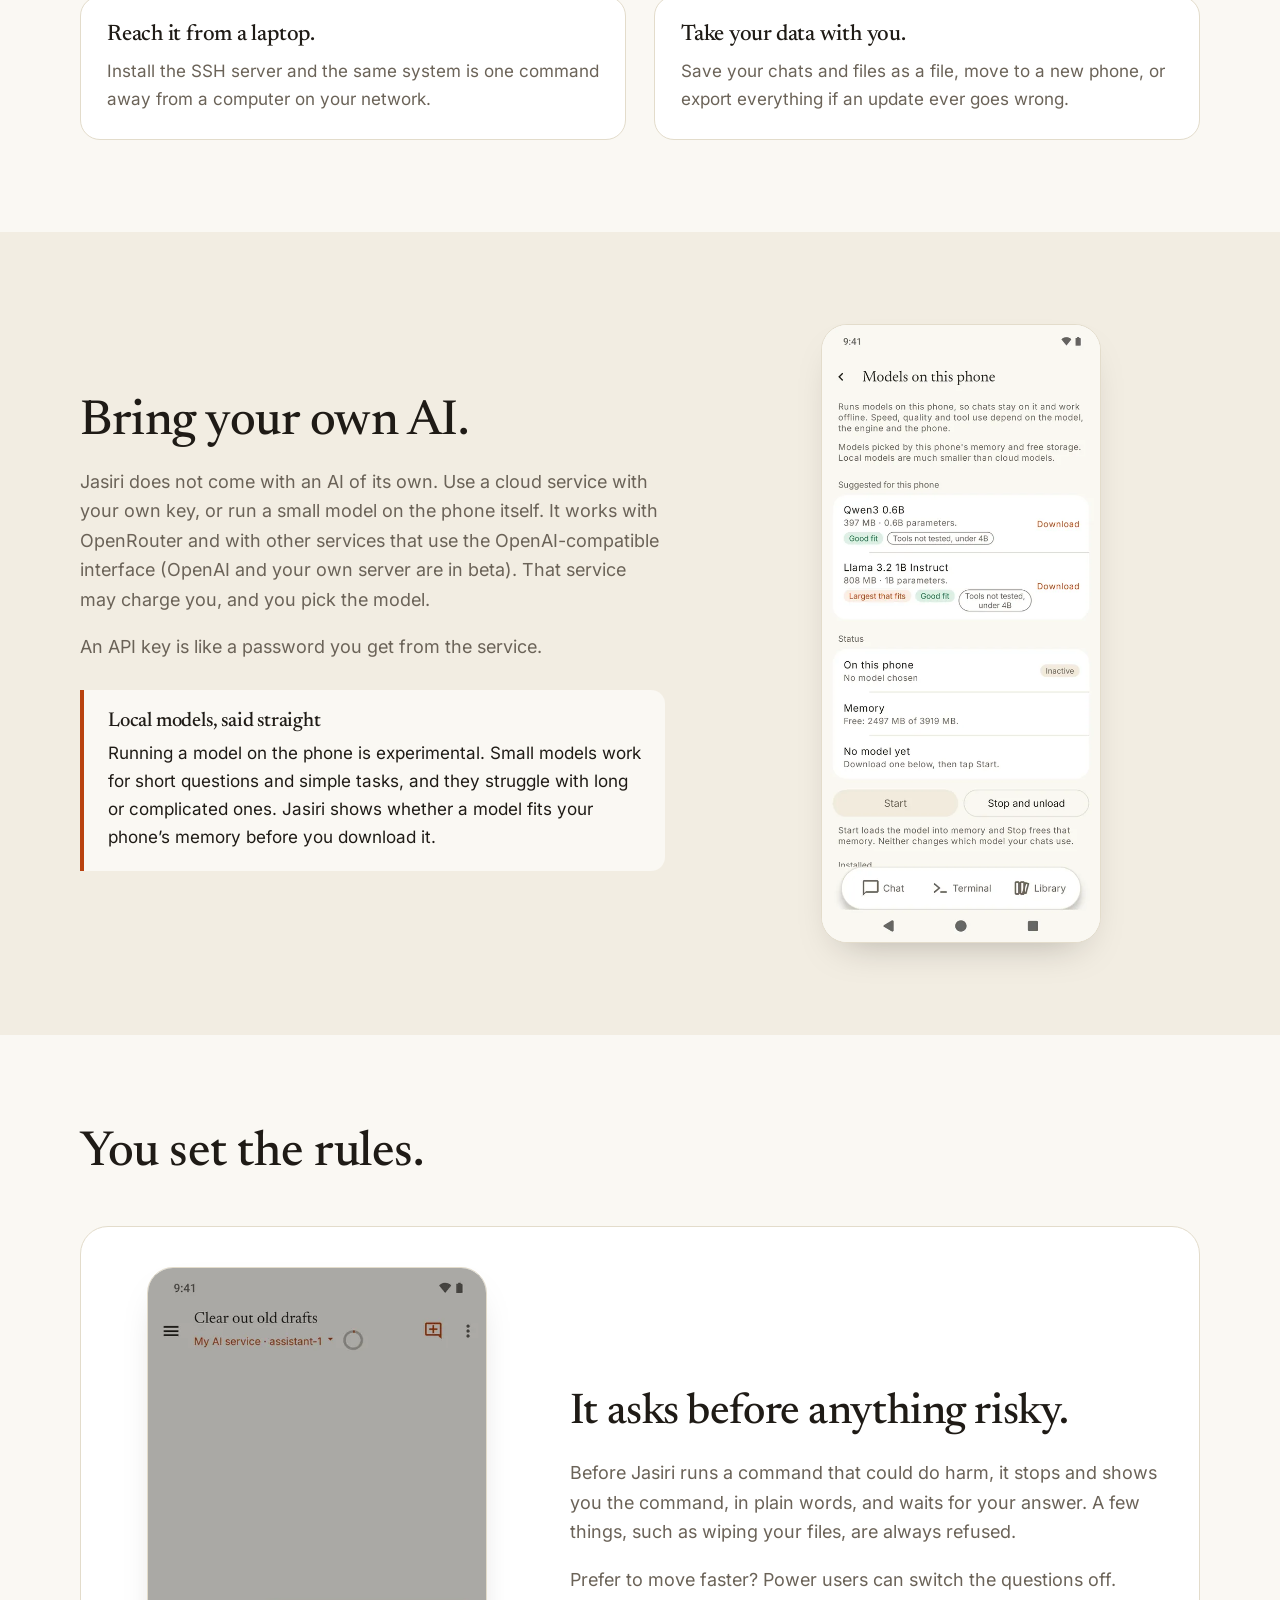
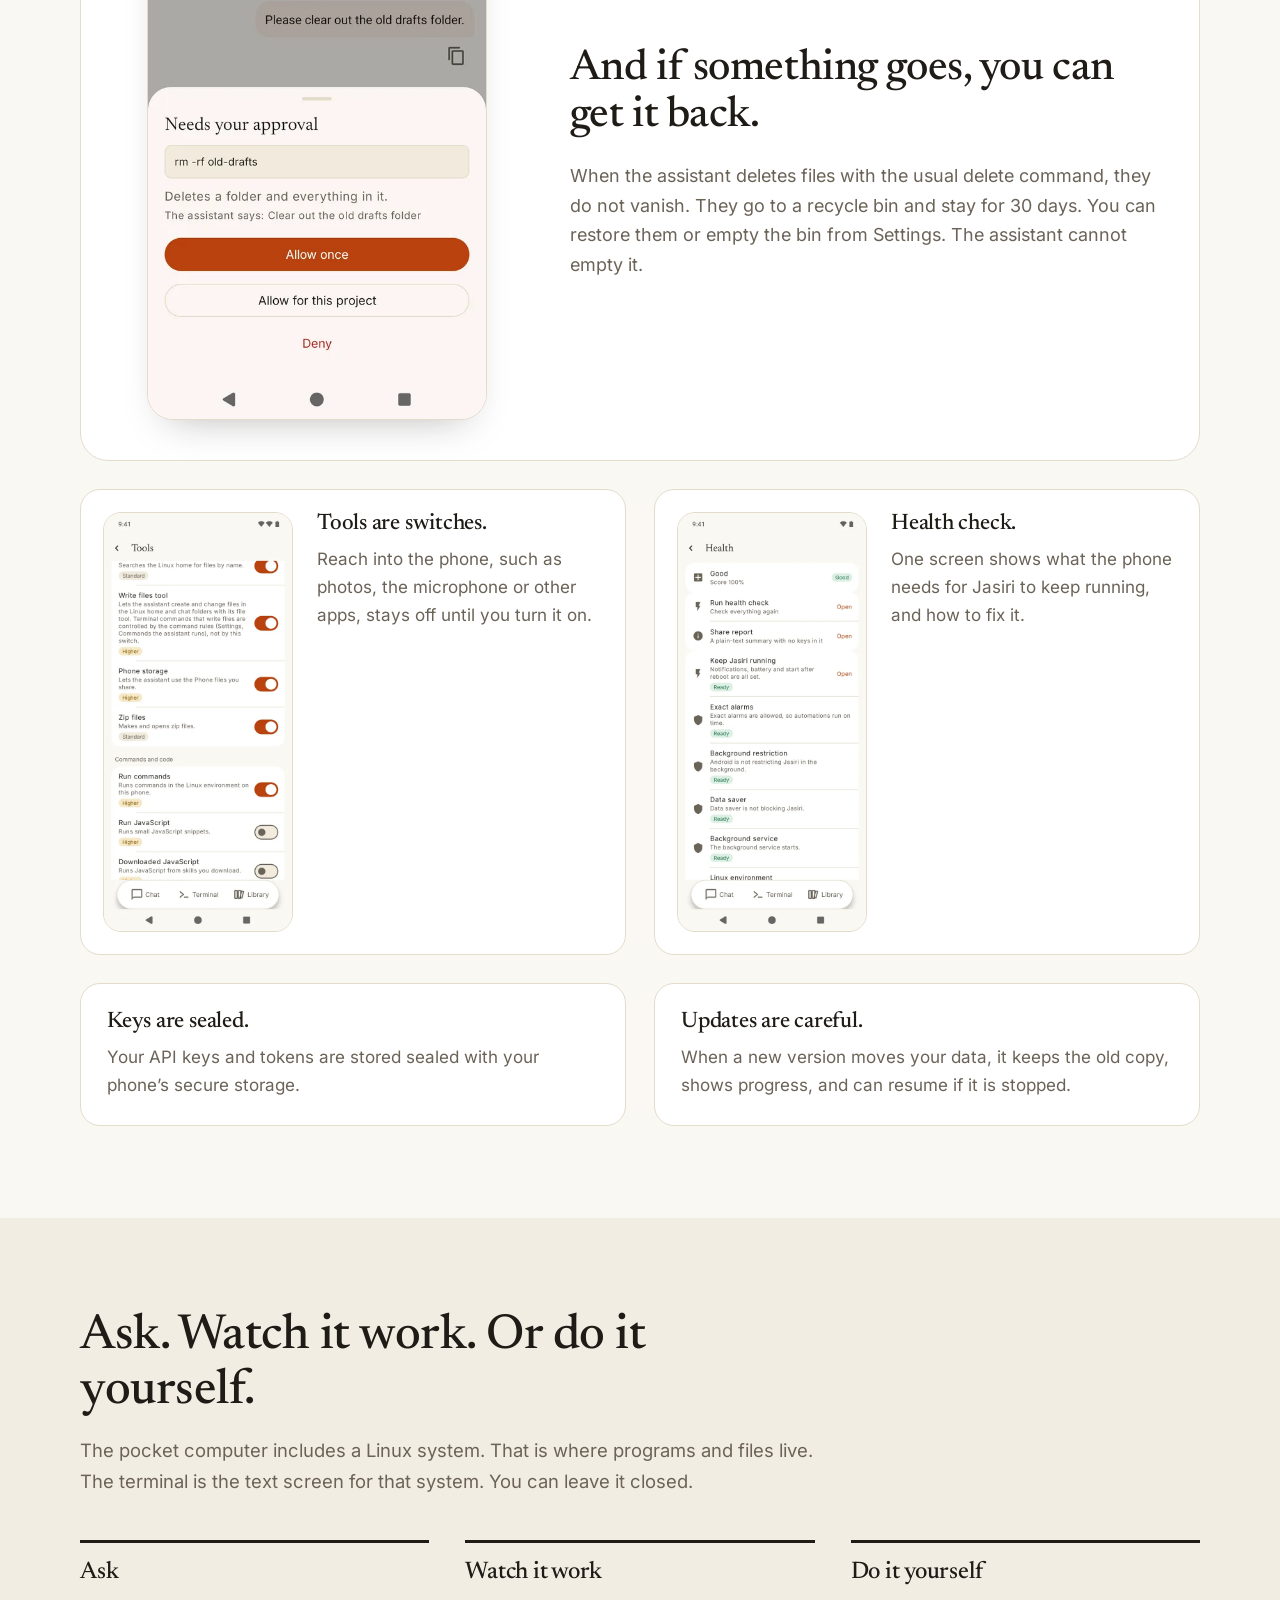
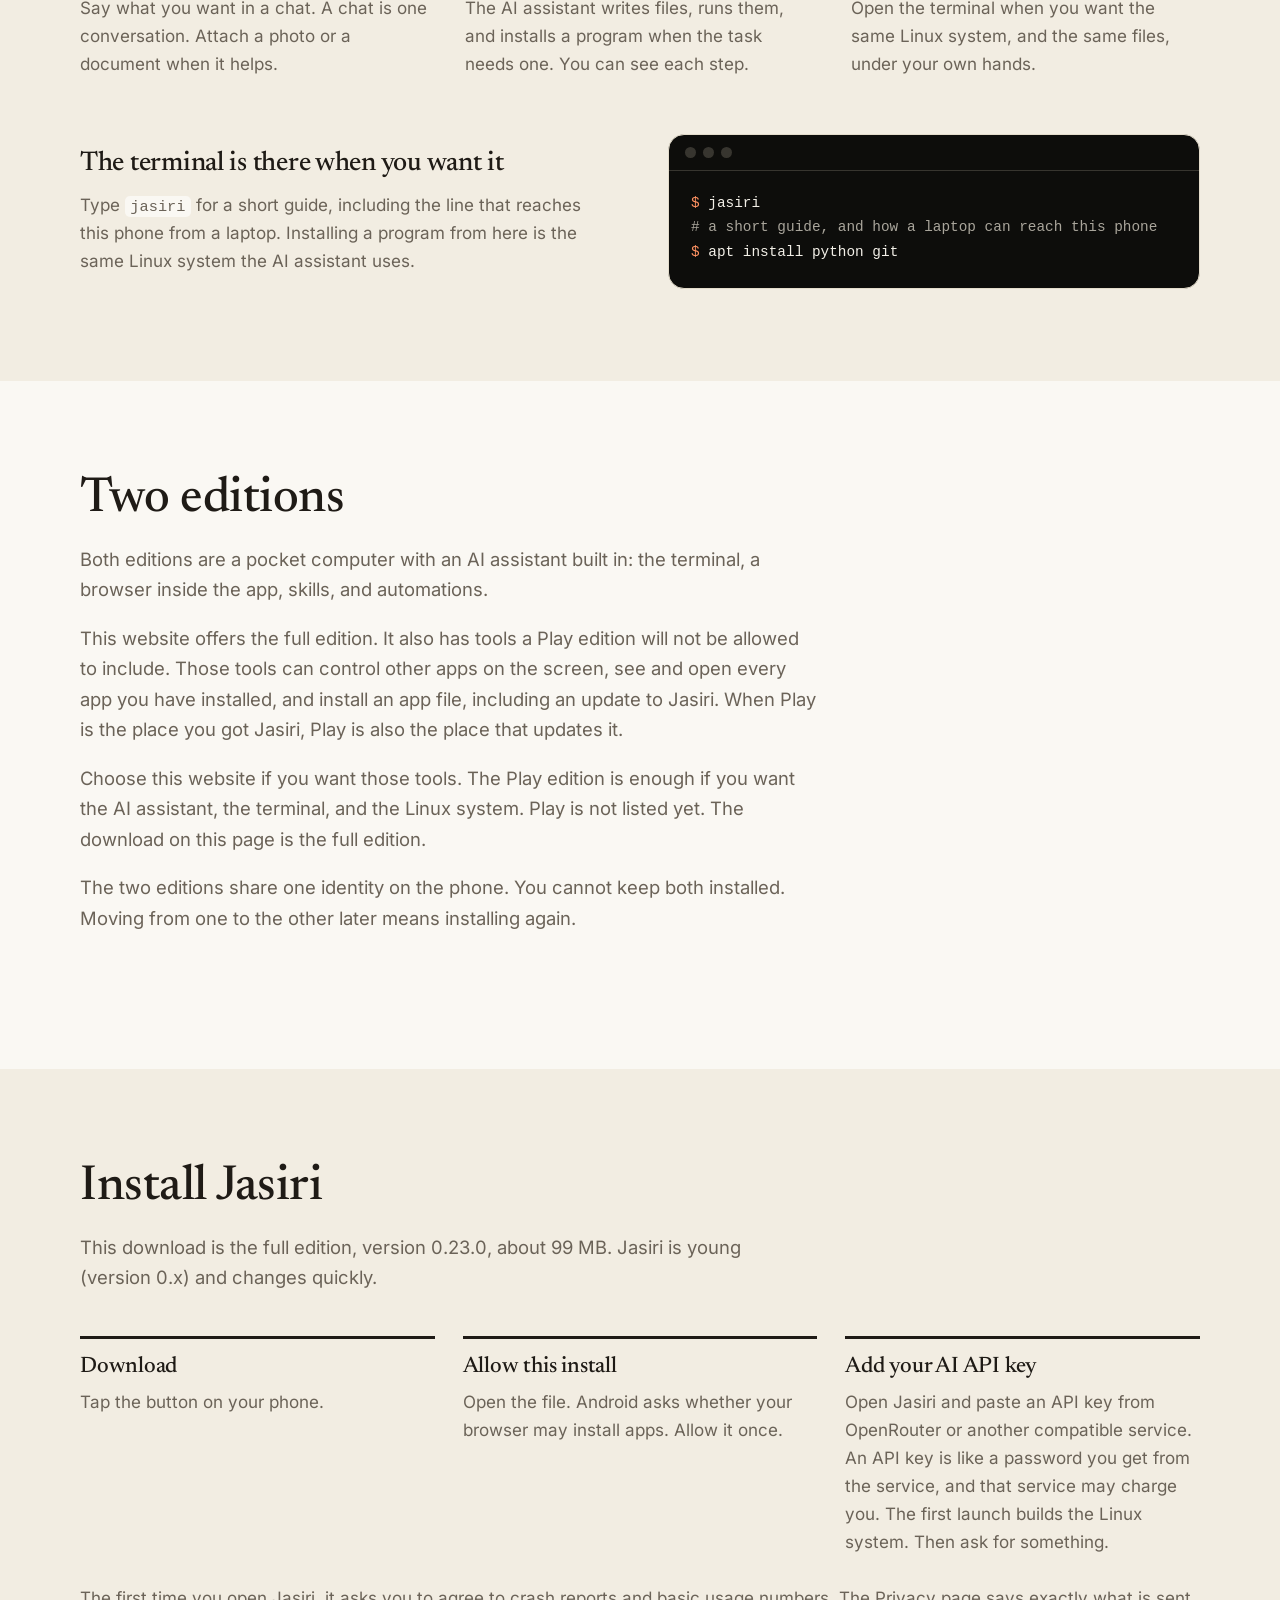
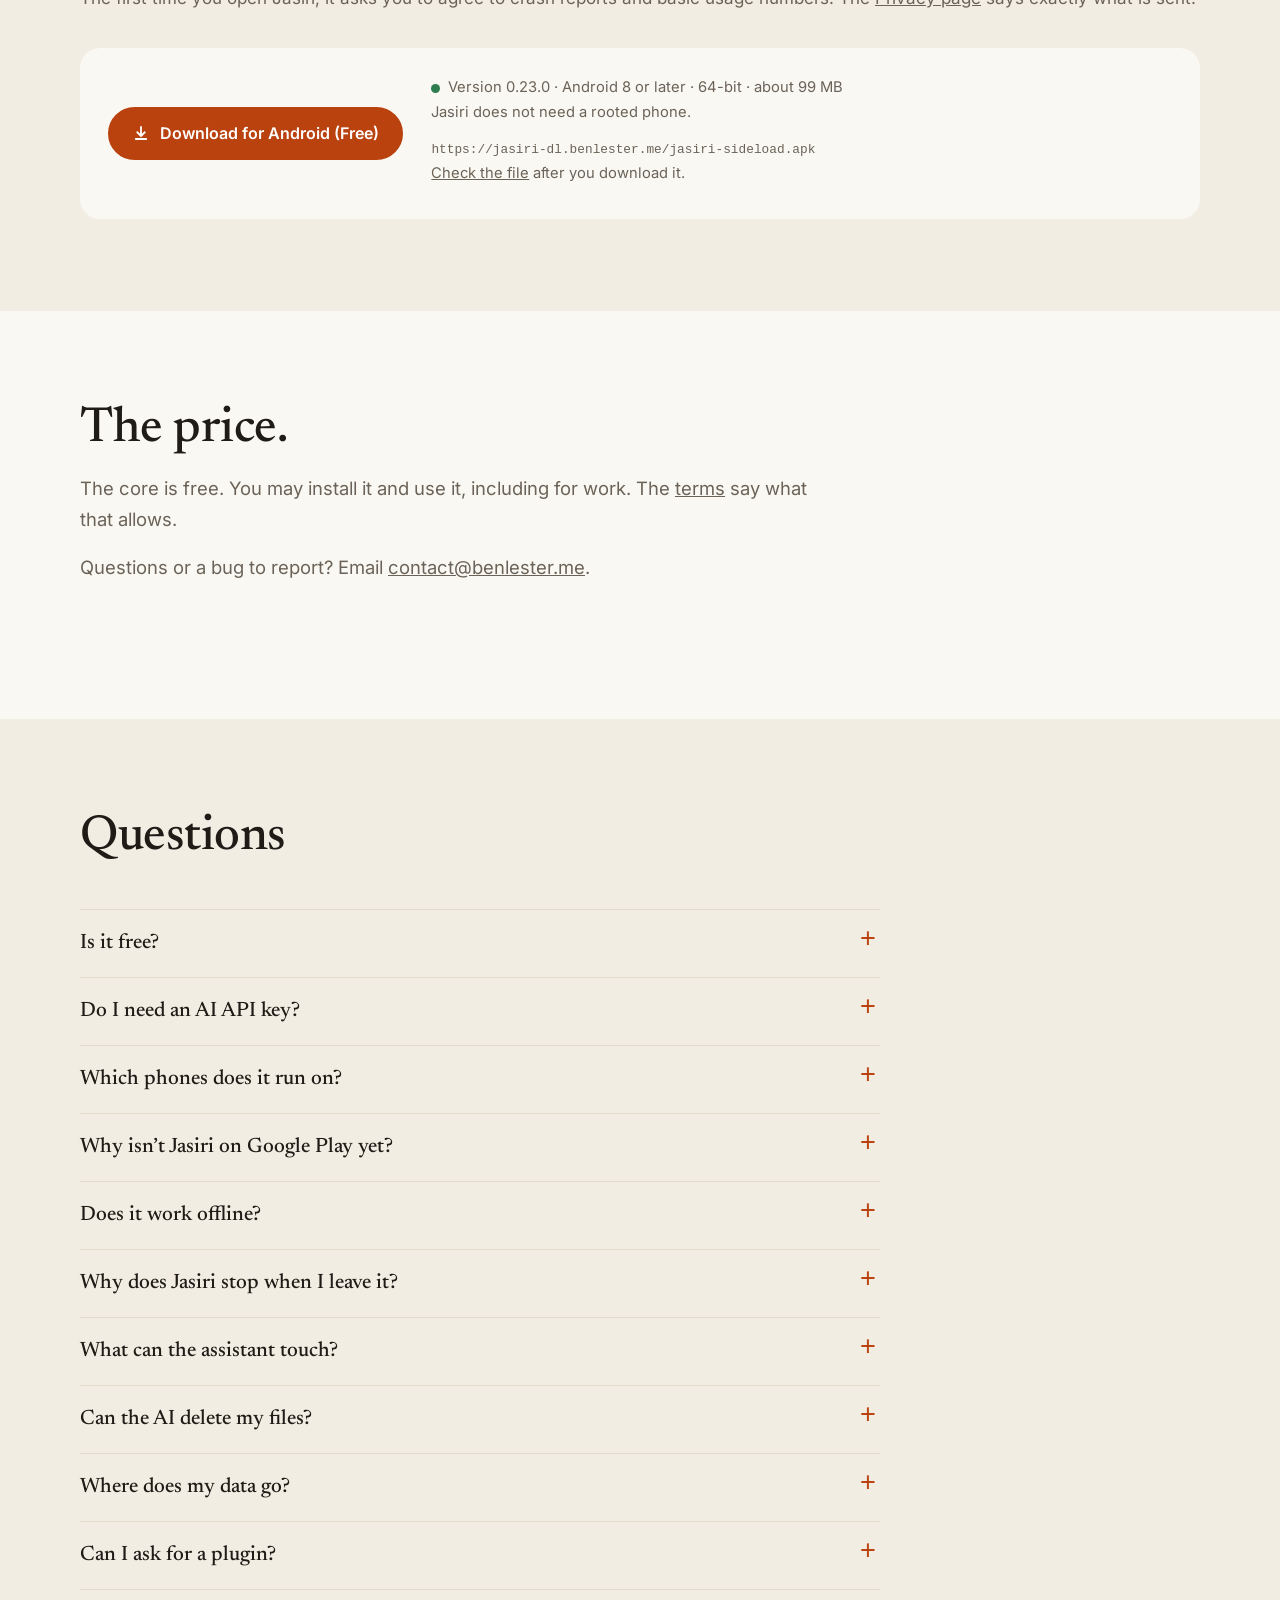
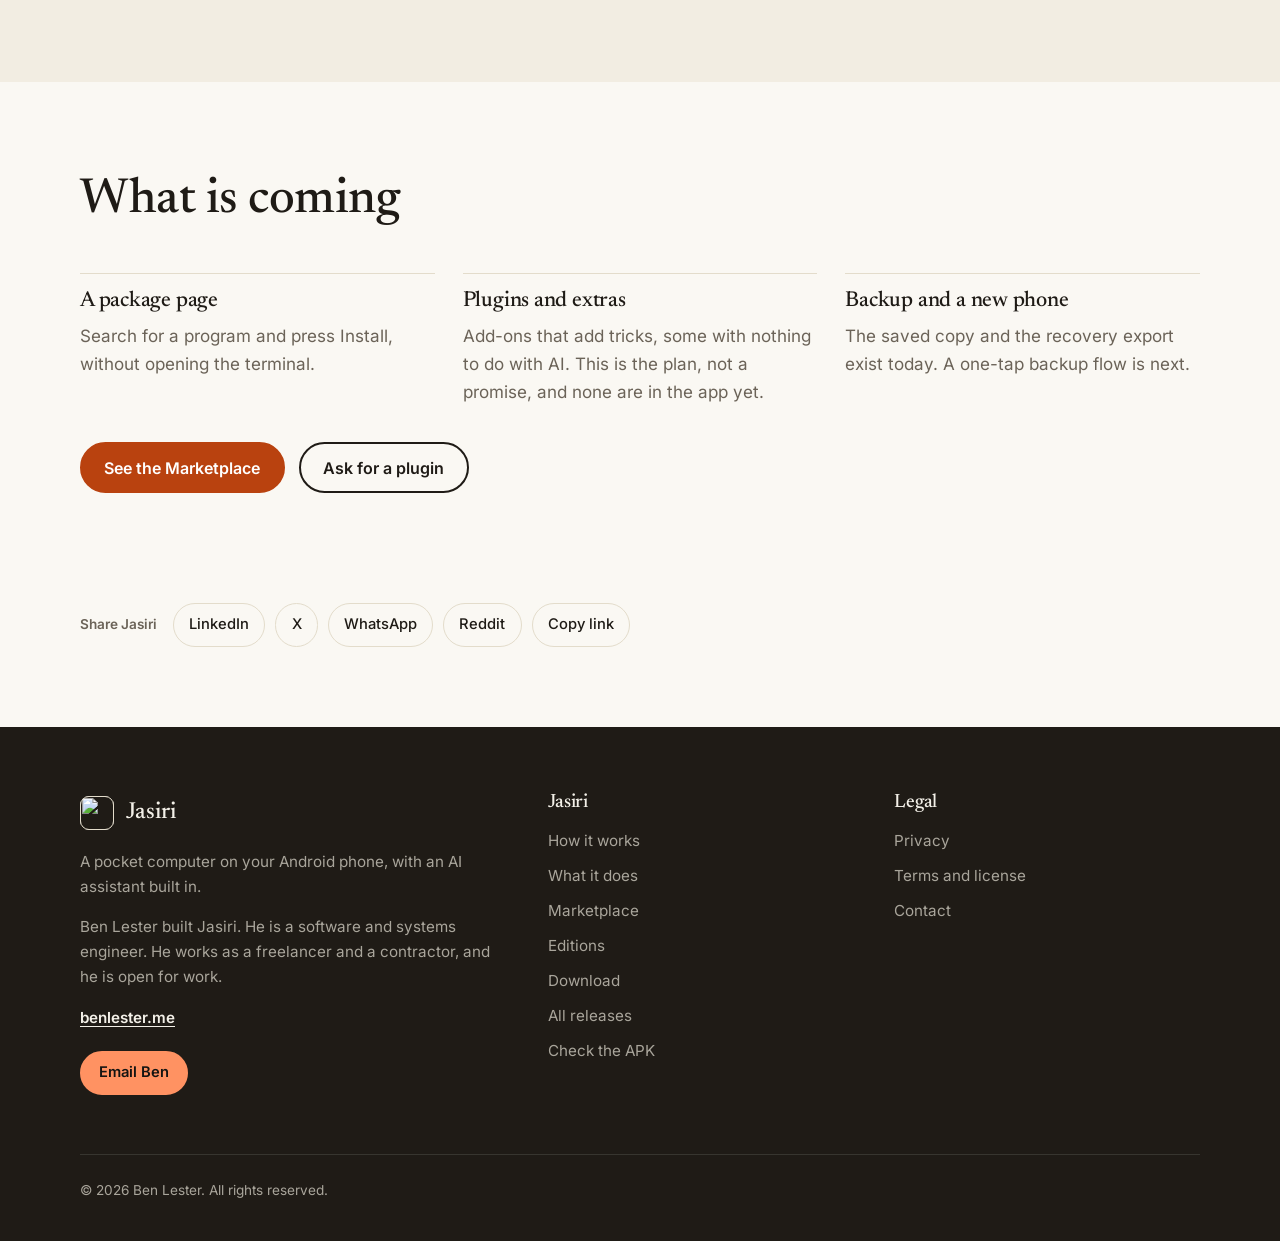
==== commit 9baddaf9: "Publish v0.23.0: new drawer and tools screenshots, privacy page for crash reports and usage numbers," ====
--- a/index.html
+++ b/index.html
@@ -58,7 +58,7 @@
           <a class="btn" href="https://jasiri-dl.benlester.me/jasiri-sideload.apk"><svg viewBox="0 0 24 24" fill="none" stroke="currentColor" stroke-width="2.4" stroke-linecap="round" stroke-linejoin="round" aria-hidden="true"><path d="M12 4v12m0 0 5-5m-5 5-5-5M5 20h14"/></svg>Download for Android (Free)</a>
           <a class="btn ghost" href="#video">See it work</a>
         </div>
-        <p class="fine">Android 8 or later &middot; 64-bit &middot; <span data-release="mib">about 95 MB</span>. You bring an AI API key from a provider you choose; that provider may charge you.</p>
+        <p class="fine">Android 8 or later &middot; 64-bit &middot; <span data-release="mib">about 99 MB</span>. You bring an AI API key from a provider you choose; that provider may charge you.</p>
       </div>
       <div class="hero-media" id="video">
         <div class="shot md vwrap" data-video data-base-light="/assets/video/jasiri-light-540" data-base-dark="/assets/video/jasiri-dark-540">
@@ -114,7 +114,7 @@
           <div><h3>Save a task to run later.</h3><p>An automation is a saved task that runs on a schedule. A skill is the instructions the assistant follows for one kind of task.</p></div>
         </article>
         <article class="wcard wide">
-          <div class="shot "><picture><source media="(prefers-color-scheme: dark)" srcset="/assets/img/09-projects-list-dark-540.webp 540w, /assets/img/09-projects-list-dark-1080.webp 1080w" sizes="(max-width:560px) 200px, 190px"><img src="/assets/img/09-projects-list-light-540.webp" srcset="/assets/img/09-projects-list-light-540.webp 540w, /assets/img/09-projects-list-light-1080.webp 1080w" sizes="(max-width:560px) 200px, 190px" width="540" height="1200" alt="The Projects screen in Jasiri listing five projects, such as Bakery website and Learn Linux, with the number of chats in each." loading="lazy" decoding="async"></picture></div>
+          <div class="shot "><picture><source media="(prefers-color-scheme: dark)" srcset="/assets/img/01-drawer-projects-dark-540.webp 540w, /assets/img/01-drawer-projects-dark-1080.webp 1080w" sizes="(max-width:560px) 200px, 190px"><img src="/assets/img/01-drawer-projects-light-540.webp" srcset="/assets/img/01-drawer-projects-light-540.webp 540w, /assets/img/01-drawer-projects-light-1080.webp 1080w" sizes="(max-width:560px) 200px, 190px" width="540" height="1200" alt="The Jasiri drawer with a Bakery website project open to show its three chats, and other chats below." loading="lazy" decoding="async"></picture></div>
           <div><h3>Keep work in projects.</h3><p>Your projects keep their files together, and many chats can work in one project.</p></div>
         </article>
         <article class="tcard">
@@ -198,7 +198,7 @@
       </div>
       <div class="ctrl">
         <article class="wcard">
-          <div class="shot "><picture><source media="(prefers-color-scheme: dark)" srcset="/assets/img/14-tools-dark-540.webp 540w, /assets/img/14-tools-dark-1080.webp 1080w" sizes="(max-width:560px) 200px, 190px"><img src="/assets/img/14-tools-light-540.webp" srcset="/assets/img/14-tools-light-540.webp 540w, /assets/img/14-tools-light-1080.webp 1080w" sizes="(max-width:560px) 200px, 190px" width="540" height="1200" alt="The Tools screen in Jasiri with a switch for each tool, such as Read files and Write files tool, each marked Standard or Higher." loading="lazy" decoding="async"></picture></div>
+          <div class="shot "><picture><source media="(prefers-color-scheme: dark)" srcset="/assets/img/07-tools-archives-write-dark-540.webp 540w, /assets/img/07-tools-archives-write-dark-1080.webp 1080w" sizes="(max-width:560px) 200px, 190px"><img src="/assets/img/07-tools-archives-write-light-540.webp" srcset="/assets/img/07-tools-archives-write-light-540.webp 540w, /assets/img/07-tools-archives-write-light-1080.webp 1080w" sizes="(max-width:560px) 200px, 190px" width="540" height="1200" alt="Settings, Tools in Jasiri with the Write files tool and Zip files switched on." loading="lazy" decoding="async"></picture></div>
           <div><h3>Tools are switches.</h3><p>Reach into the phone, such as photos, the microphone or other apps, stays off until you turn it on.</p></div>
         </article>
         <article class="wcard">
@@ -253,7 +253,7 @@
     <div class="wrap">
       <div class="sec-head">
         <h2>Install Jasiri</h2>
-        <p>This download is the full edition, version <span data-release="version">0.22.1</span>, <span data-release="mib">about 95 MB</span>. Jasiri is young (version 0.x) and changes quickly.</p>
+        <p>This download is the full edition, version <span data-release="version">0.23.0</span>, <span data-release="mib">about 99 MB</span>. Jasiri is young (version 0.x) and changes quickly.</p>
       </div>
       <ol class="install">
         <li>
@@ -273,7 +273,7 @@
       <div class="dl-box">
         <a class="btn" href="https://jasiri-dl.benlester.me/jasiri-sideload.apk"><svg viewBox="0 0 24 24" fill="none" stroke="currentColor" stroke-width="2.4" stroke-linecap="round" stroke-linejoin="round" aria-hidden="true"><path d="M12 4v12m0 0 5-5m-5 5-5-5M5 20h14"/></svg>Download for Android (Free)</a>
         <div>
-          <span class="fine"><span class="dot"></span>Version <span data-release="version">0.22.1</span> &middot; Android 8 or later &middot; 64-bit &middot; <span data-release="mib">about 95 MB</span></span><br>
+          <span class="fine"><span class="dot"></span>Version <span data-release="version">0.23.0</span> &middot; Android 8 or later &middot; 64-bit &middot; <span data-release="mib">about 99 MB</span></span><br>
           <p class="fine">Jasiri does not need a rooted phone.</p>
           <code>https://jasiri-dl.benlester.me/jasiri-sideload.apk</code>
           <p class="fine"><a href="/check/">Check the file</a> after you download it.</p>
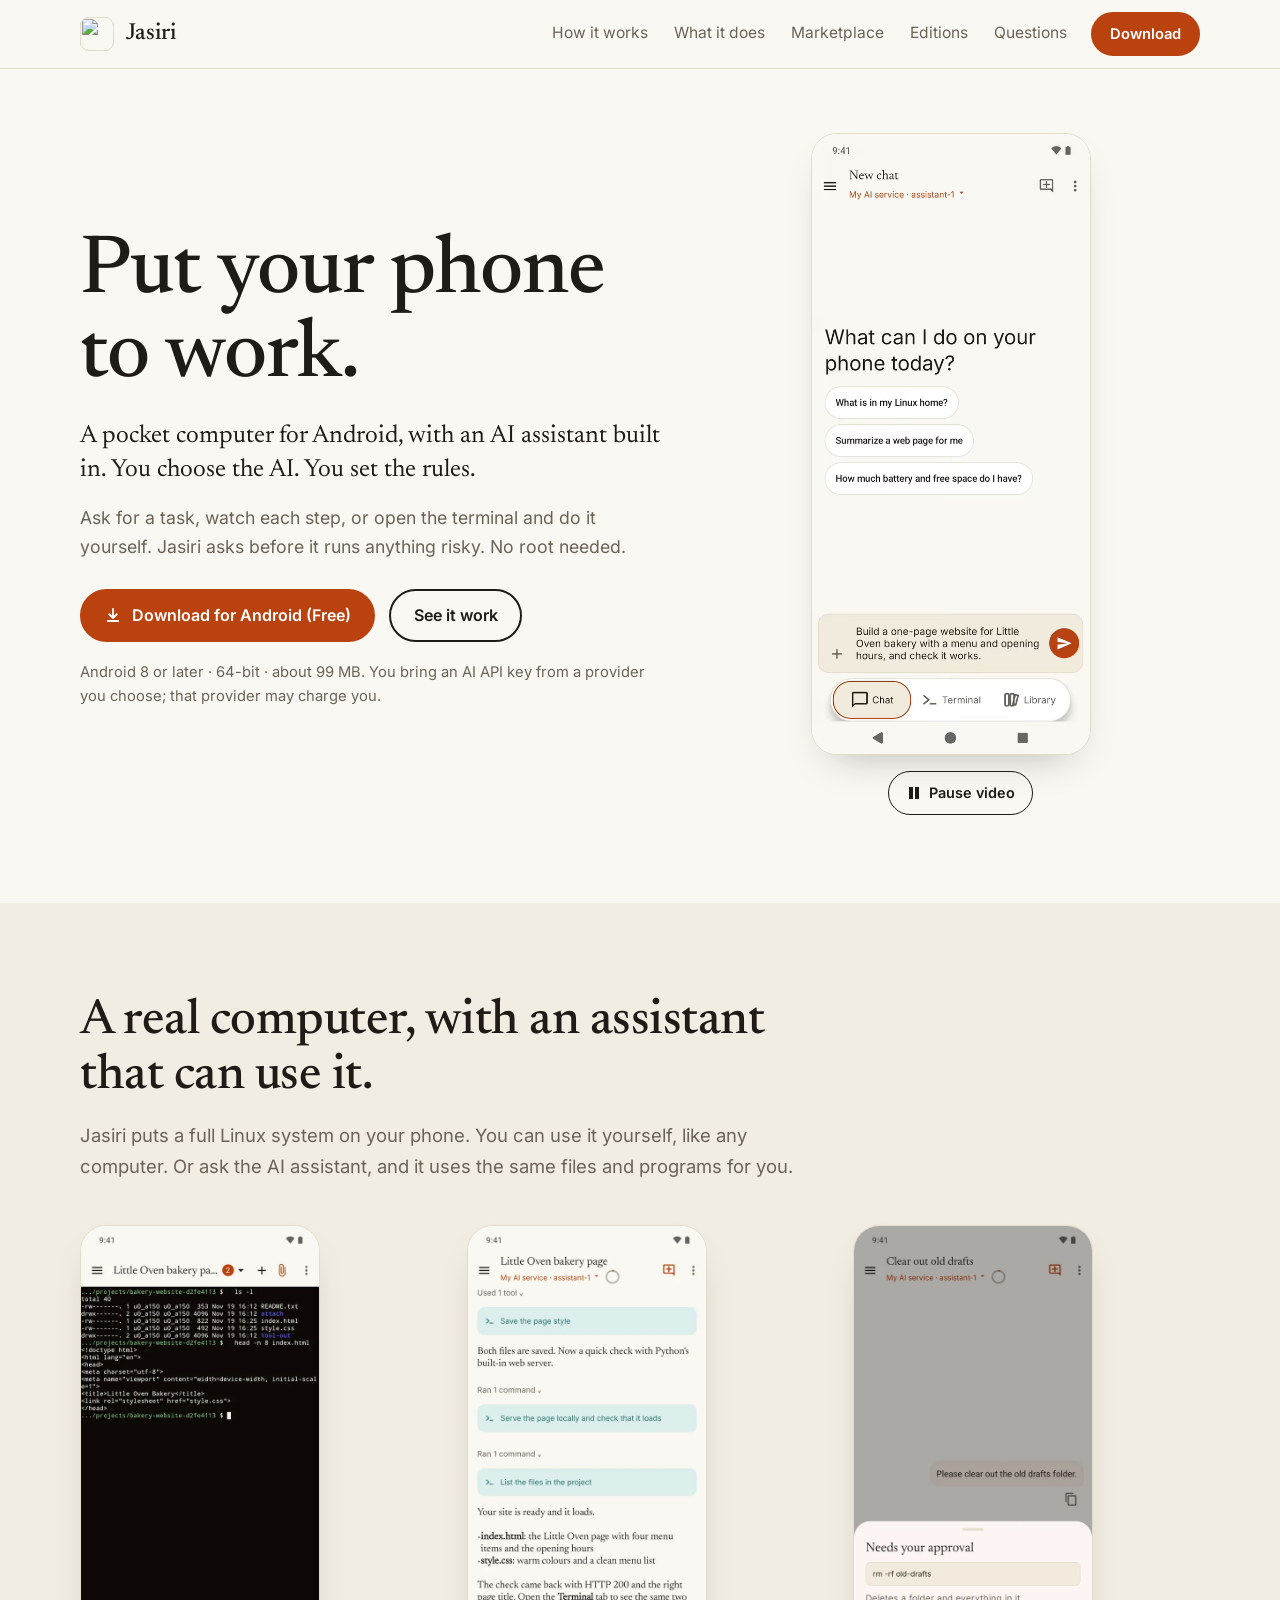
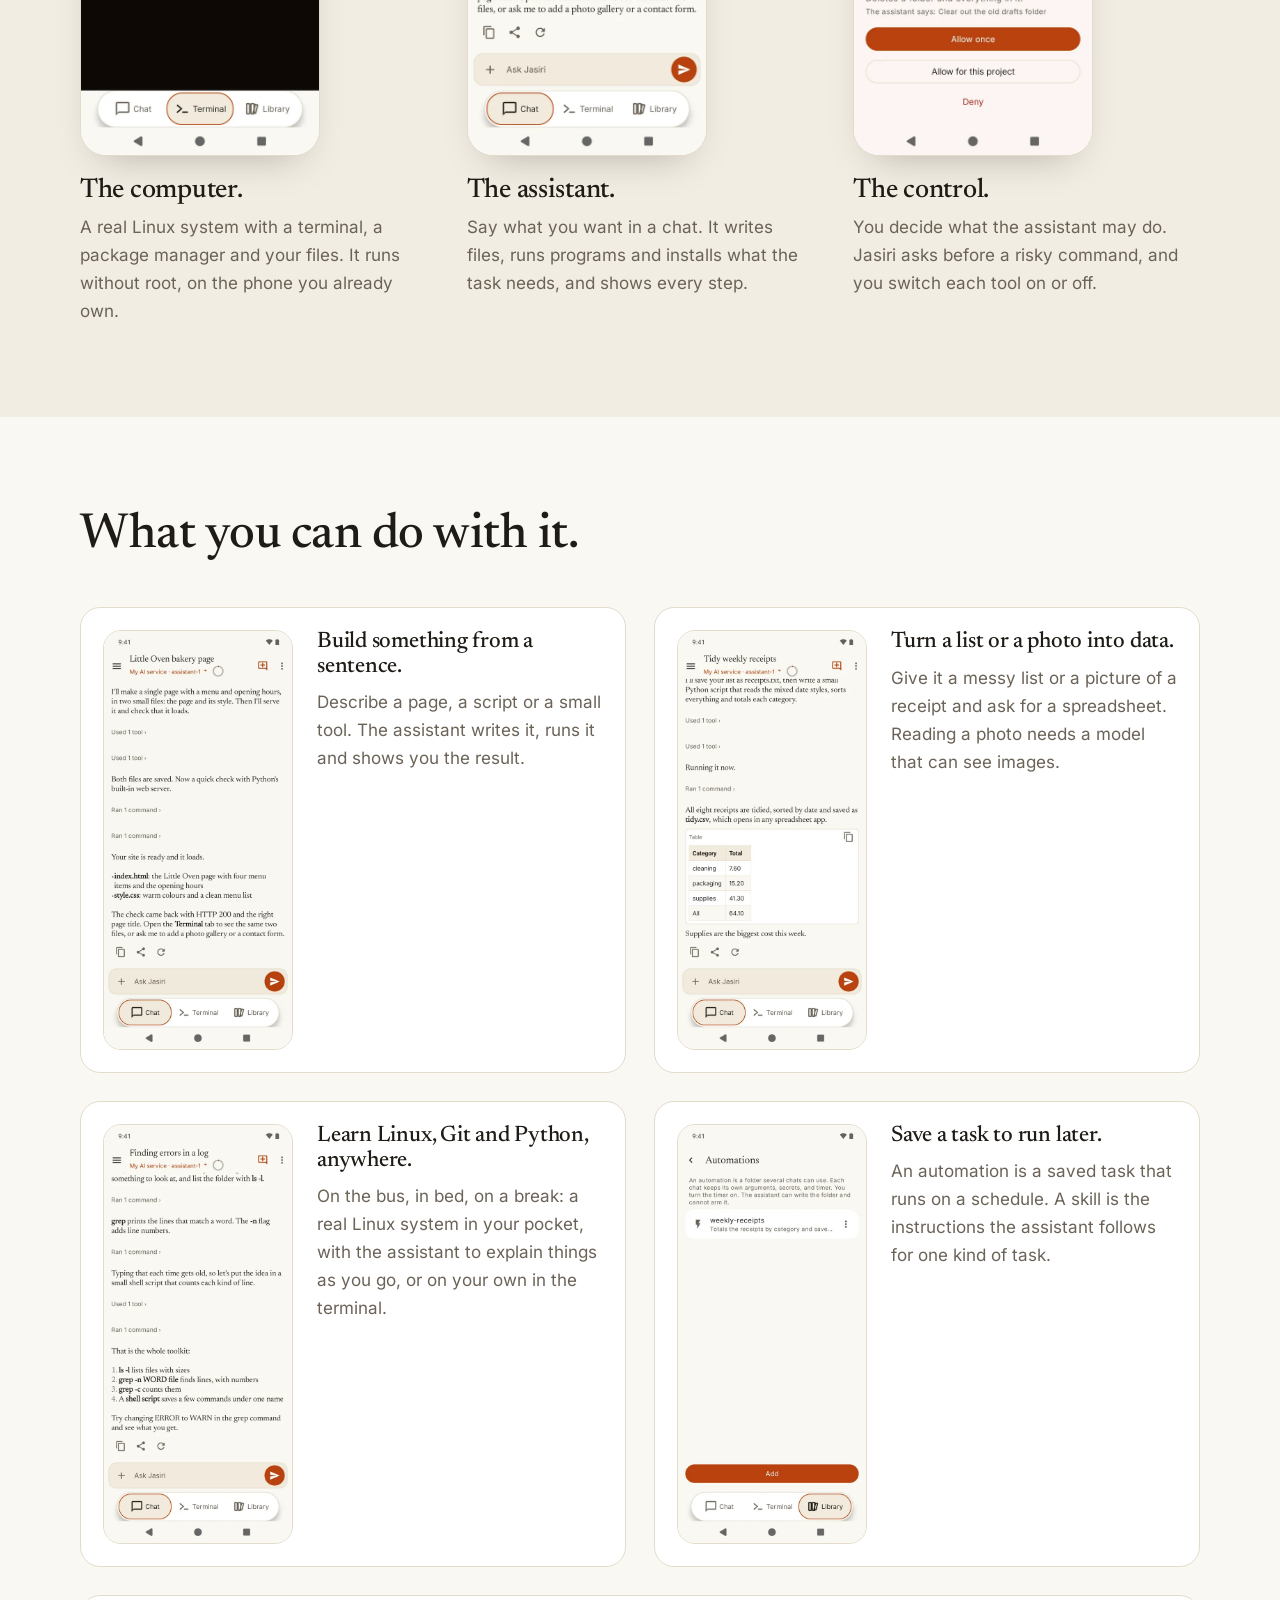
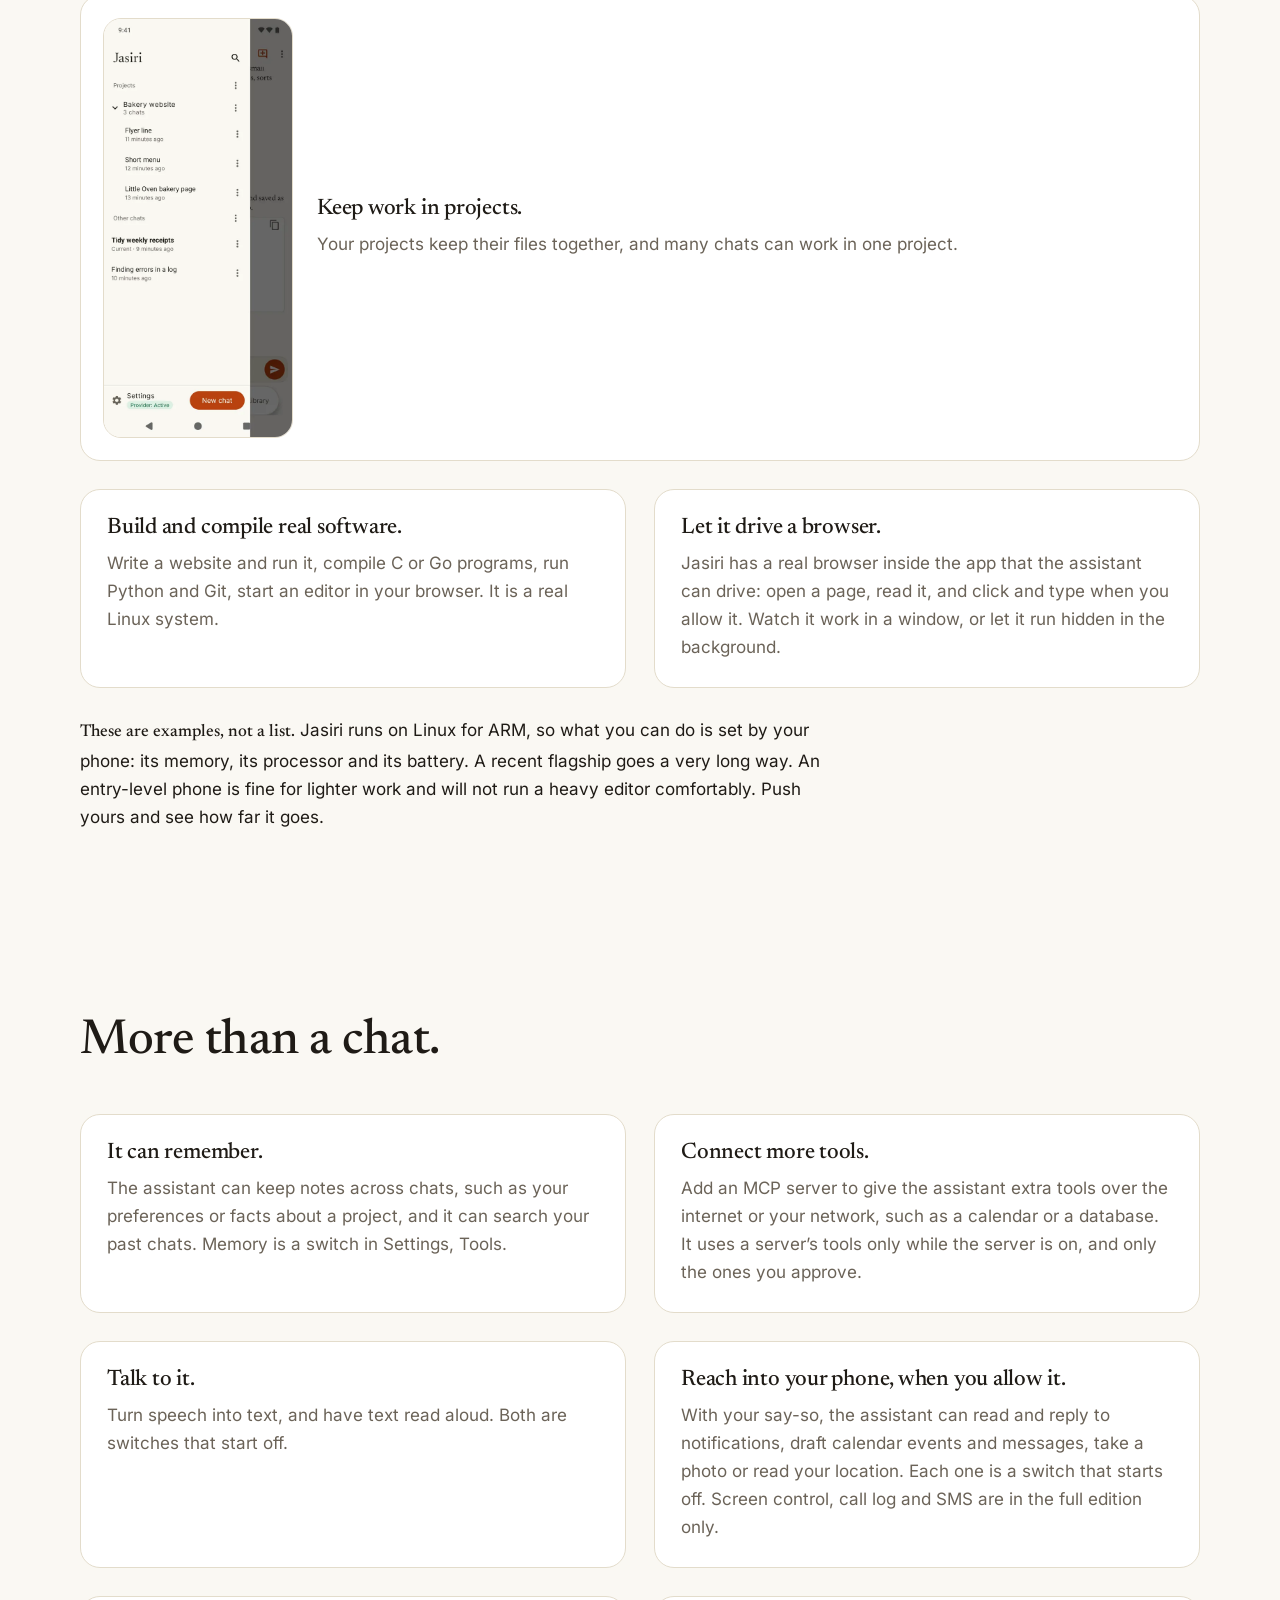
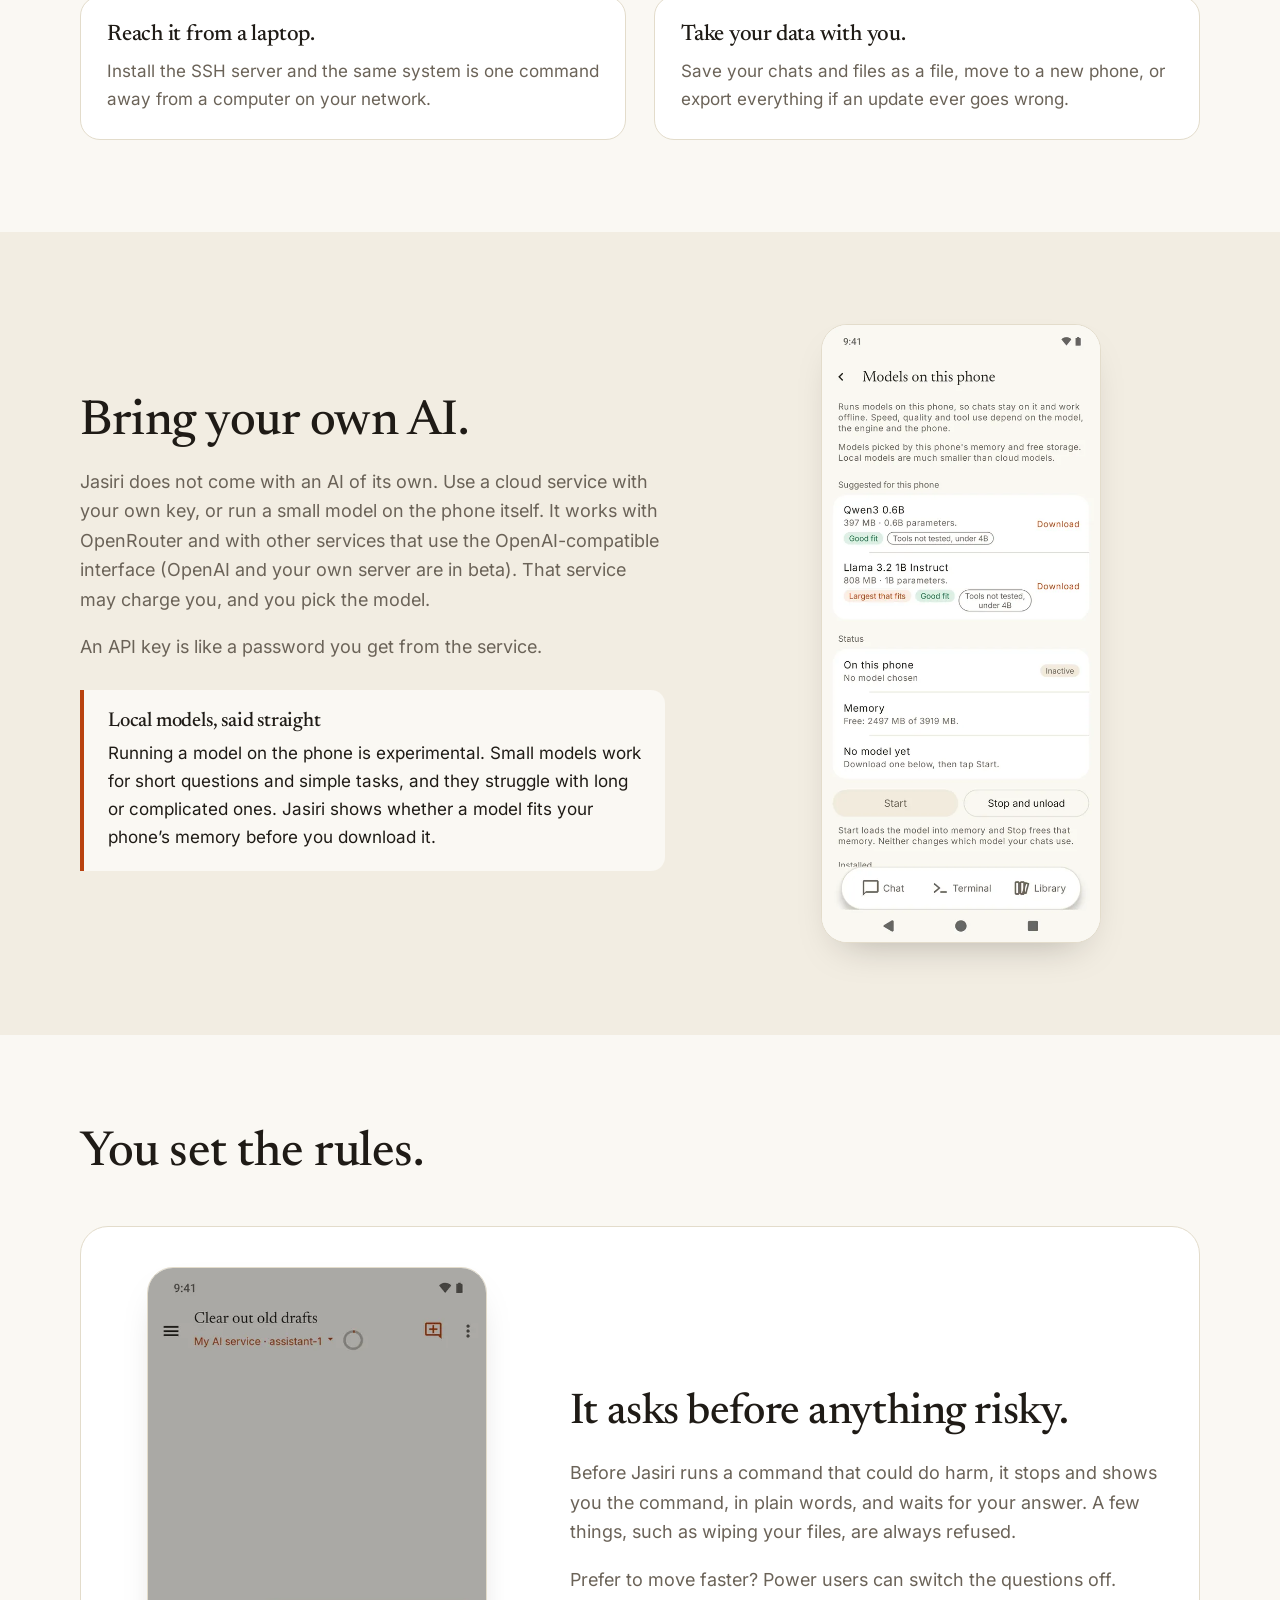
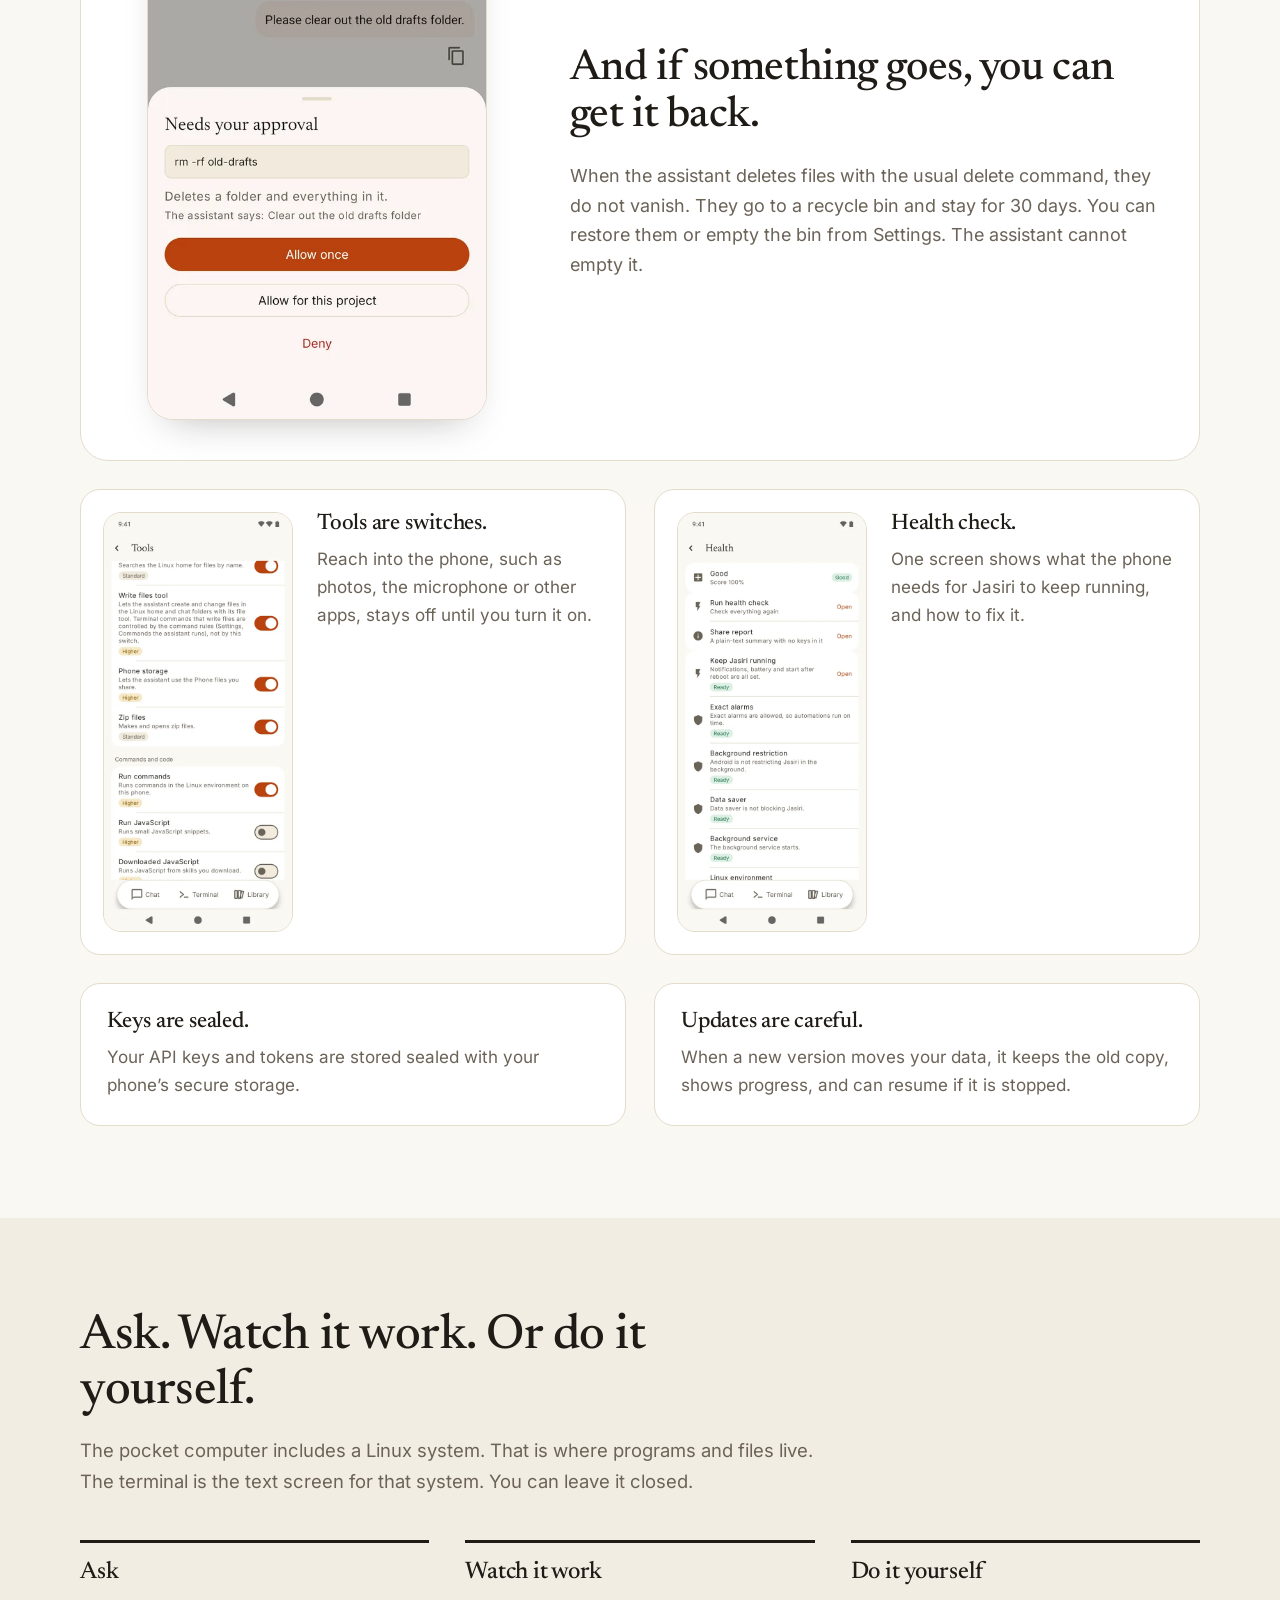
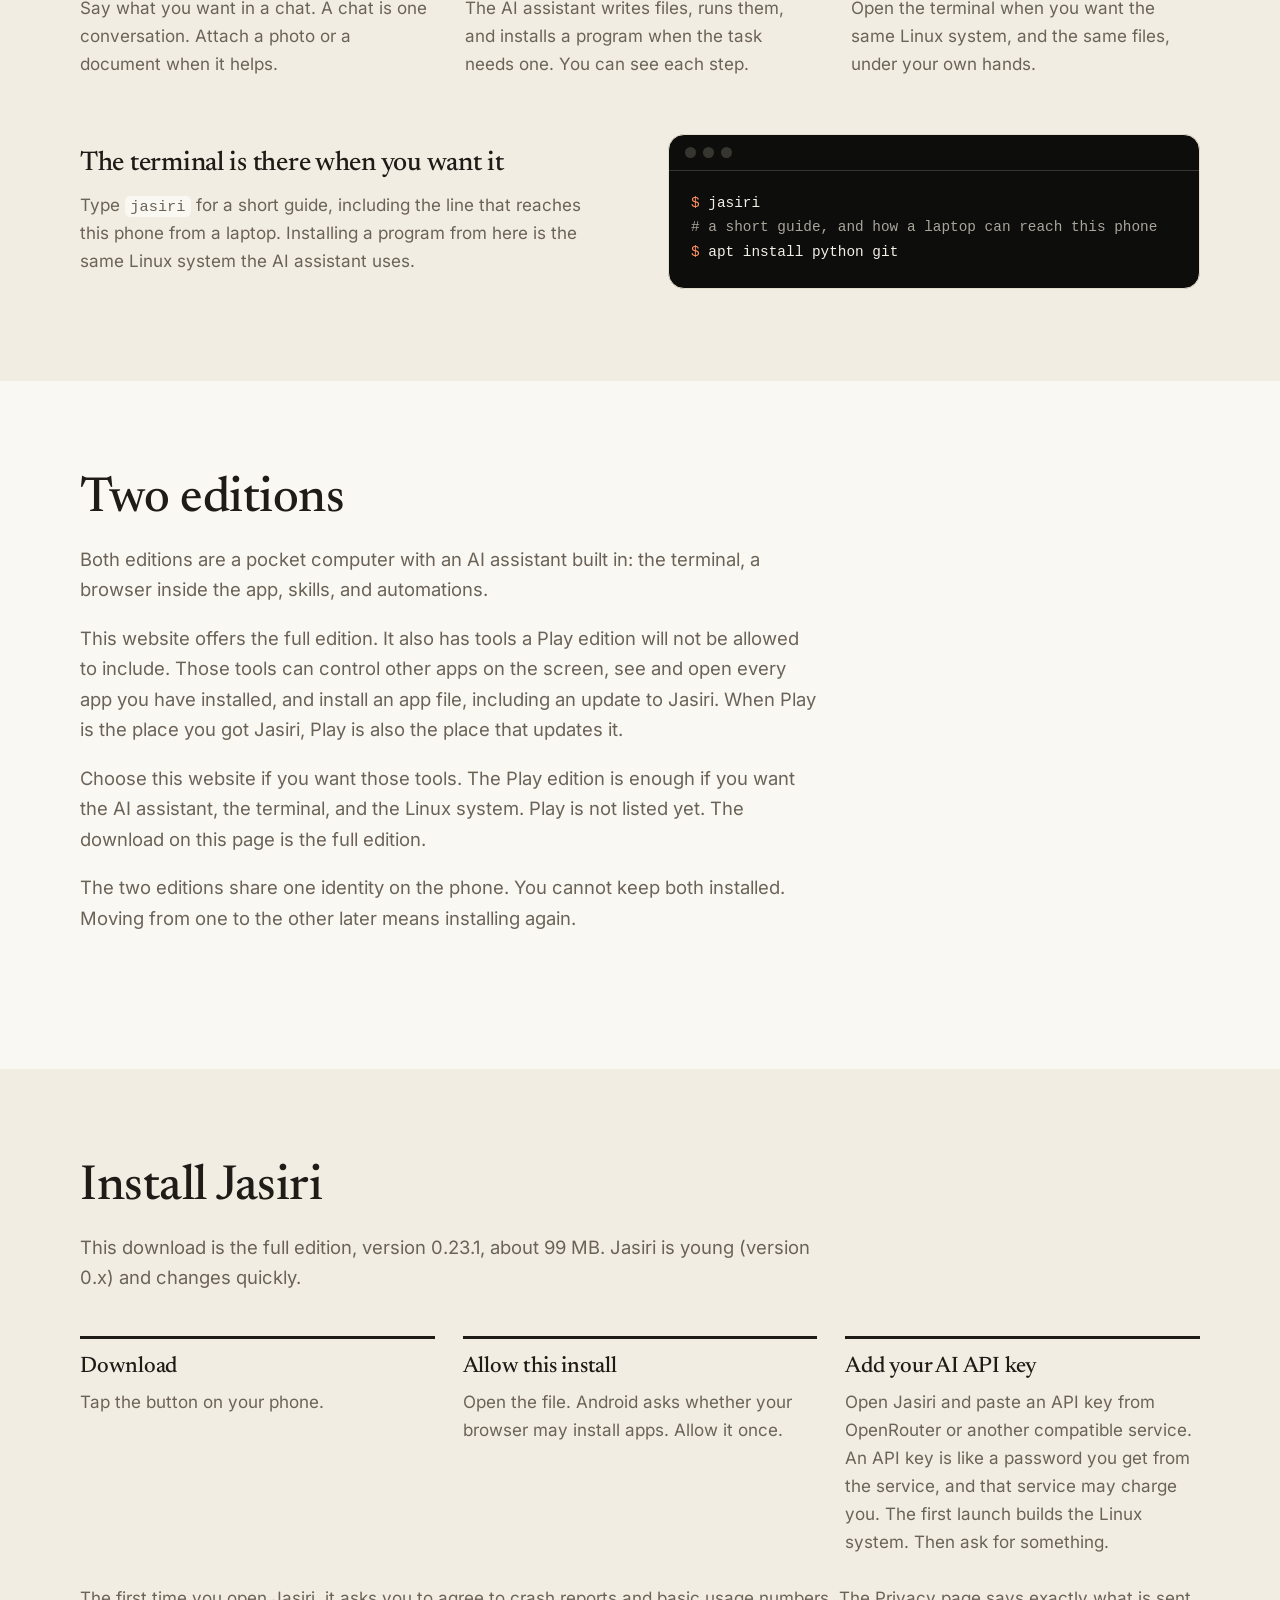
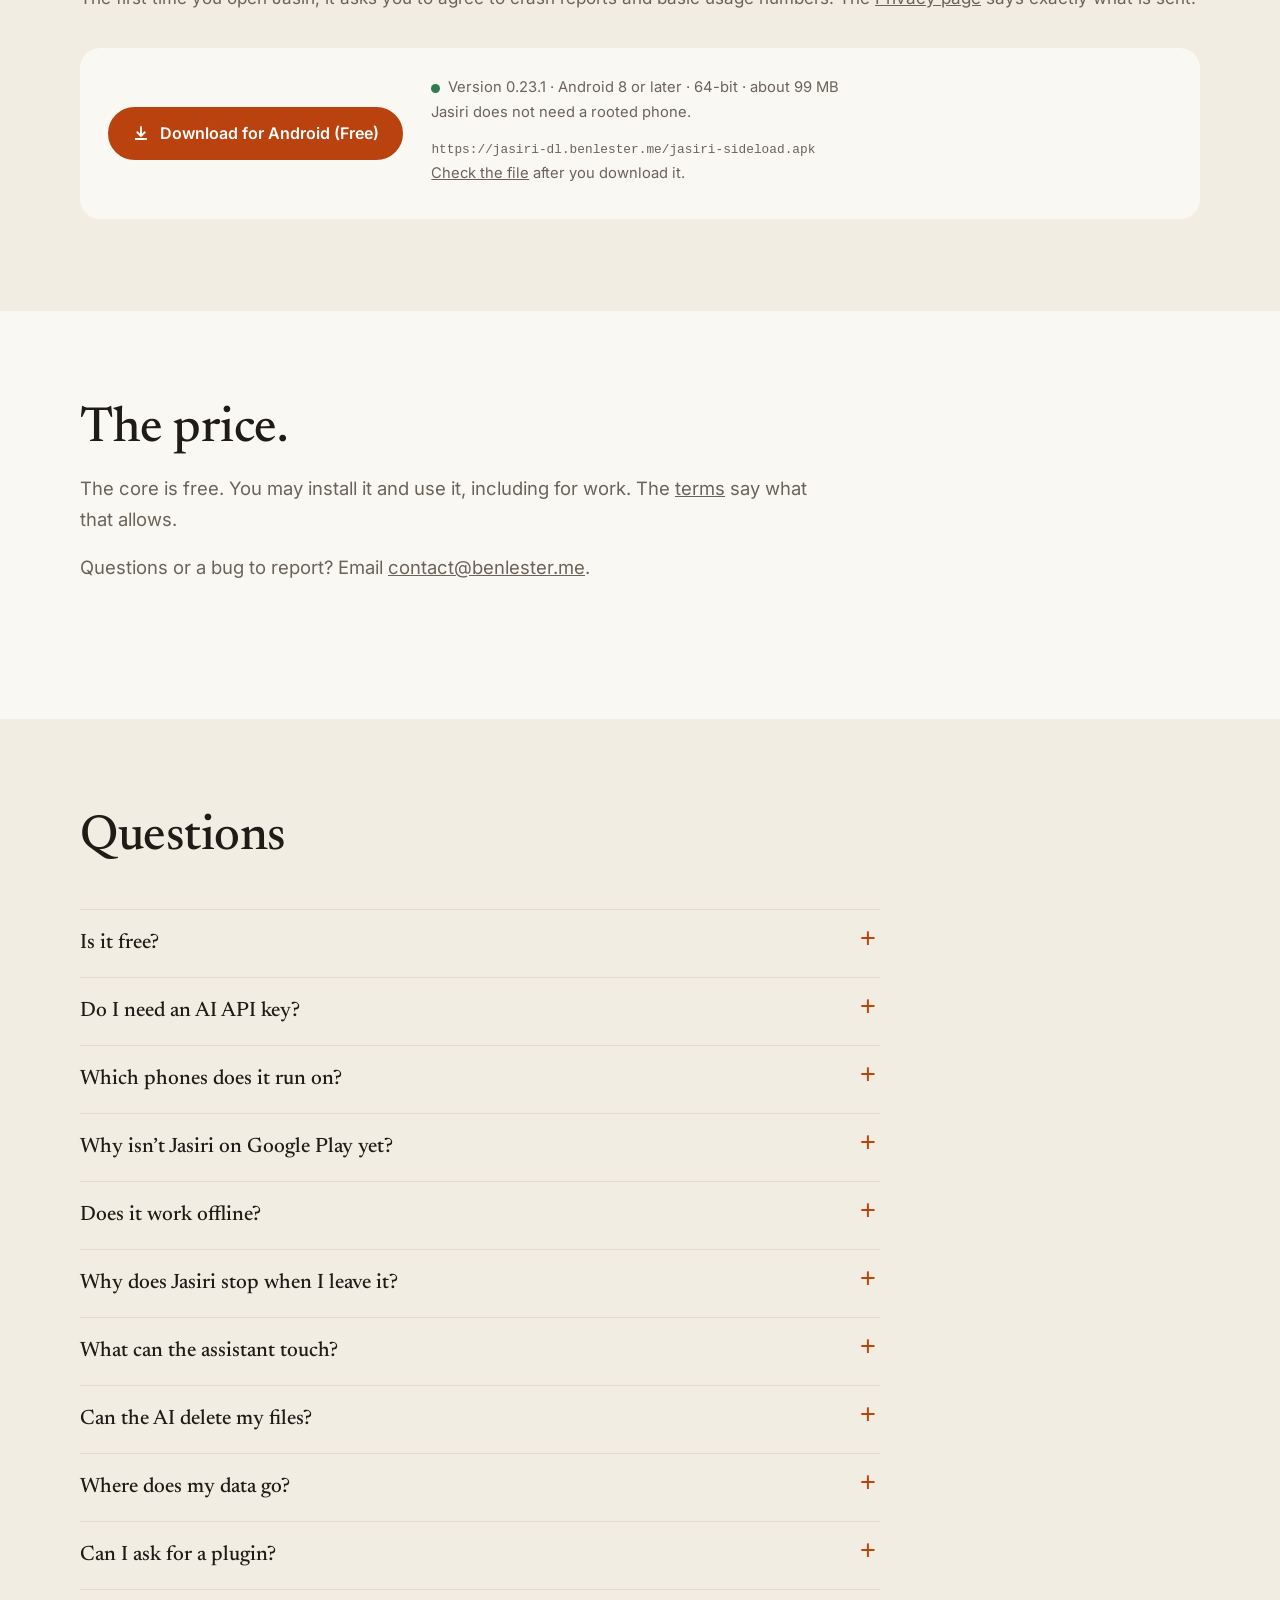
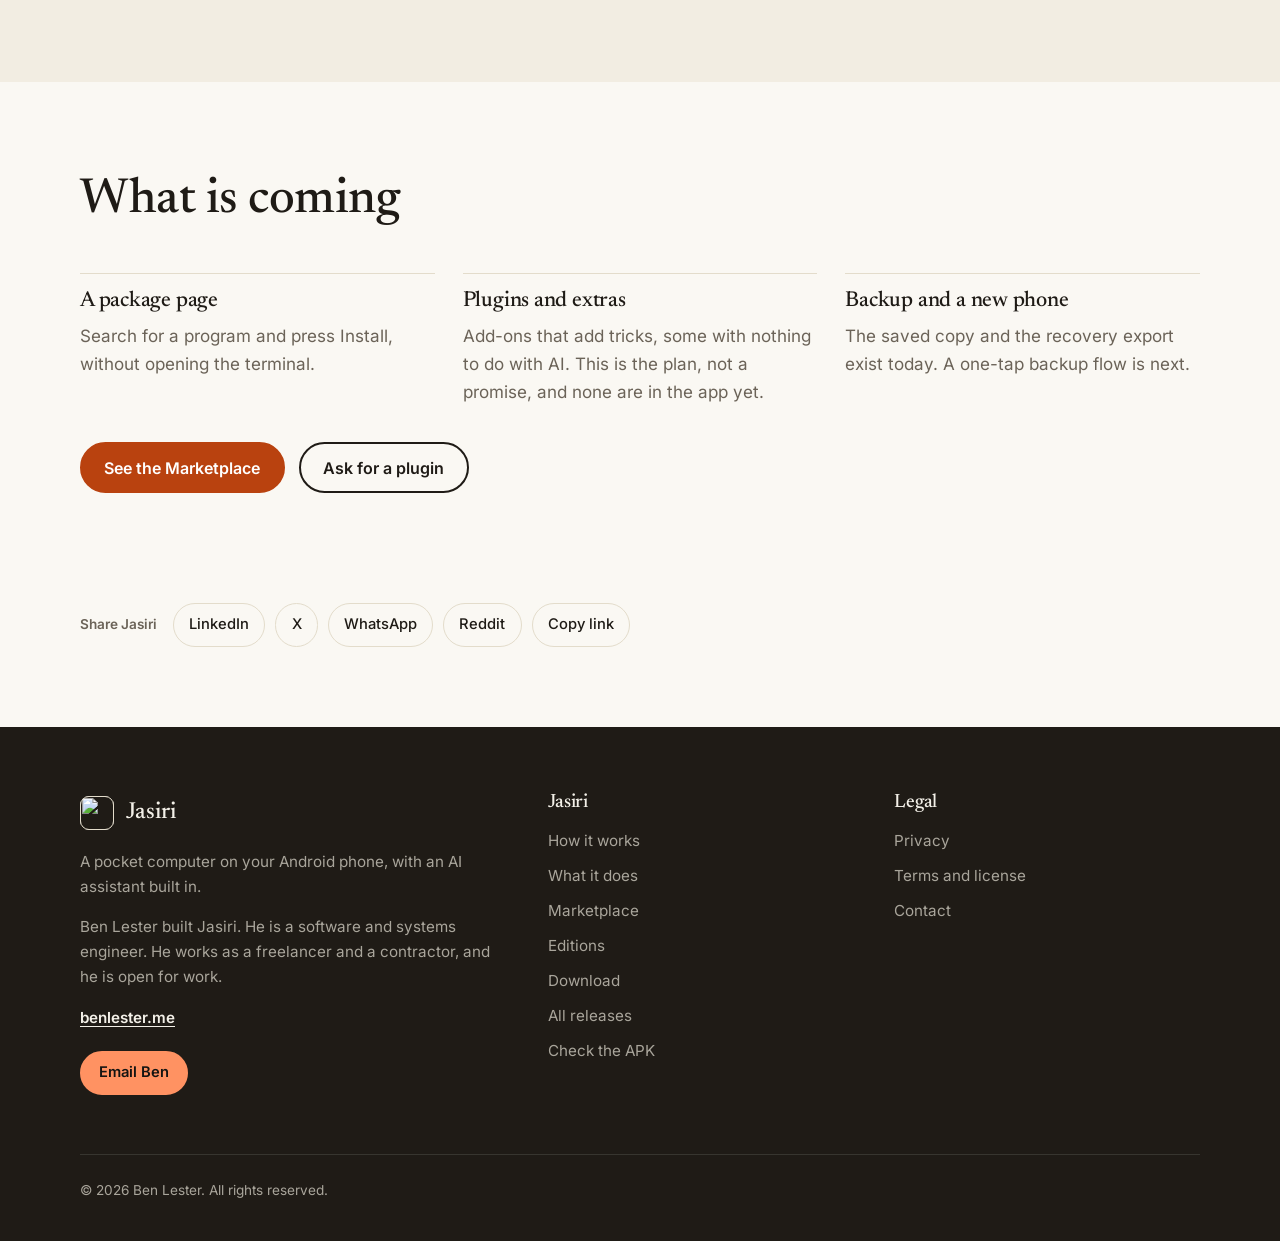
==== commit 974a3523: "Publish v0.23.1: version, size and SHA-256, and offer it as the latest build" ====
--- a/index.html
+++ b/index.html
@@ -253,7 +253,7 @@
     <div class="wrap">
       <div class="sec-head">
         <h2>Install Jasiri</h2>
-        <p>This download is the full edition, version <span data-release="version">0.23.0</span>, <span data-release="mib">about 99 MB</span>. Jasiri is young (version 0.x) and changes quickly.</p>
+        <p>This download is the full edition, version <span data-release="version">0.23.1</span>, <span data-release="mib">about 99 MB</span>. Jasiri is young (version 0.x) and changes quickly.</p>
       </div>
       <ol class="install">
         <li>
@@ -273,7 +273,7 @@
       <div class="dl-box">
         <a class="btn" href="https://jasiri-dl.benlester.me/jasiri-sideload.apk"><svg viewBox="0 0 24 24" fill="none" stroke="currentColor" stroke-width="2.4" stroke-linecap="round" stroke-linejoin="round" aria-hidden="true"><path d="M12 4v12m0 0 5-5m-5 5-5-5M5 20h14"/></svg>Download for Android (Free)</a>
         <div>
-          <span class="fine"><span class="dot"></span>Version <span data-release="version">0.23.0</span> &middot; Android 8 or later &middot; 64-bit &middot; <span data-release="mib">about 99 MB</span></span><br>
+          <span class="fine"><span class="dot"></span>Version <span data-release="version">0.23.1</span> &middot; Android 8 or later &middot; 64-bit &middot; <span data-release="mib">about 99 MB</span></span><br>
           <p class="fine">Jasiri does not need a rooted phone.</p>
           <code>https://jasiri-dl.benlester.me/jasiri-sideload.apk</code>
           <p class="fine"><a href="/check/">Check the file</a> after you download it.</p>
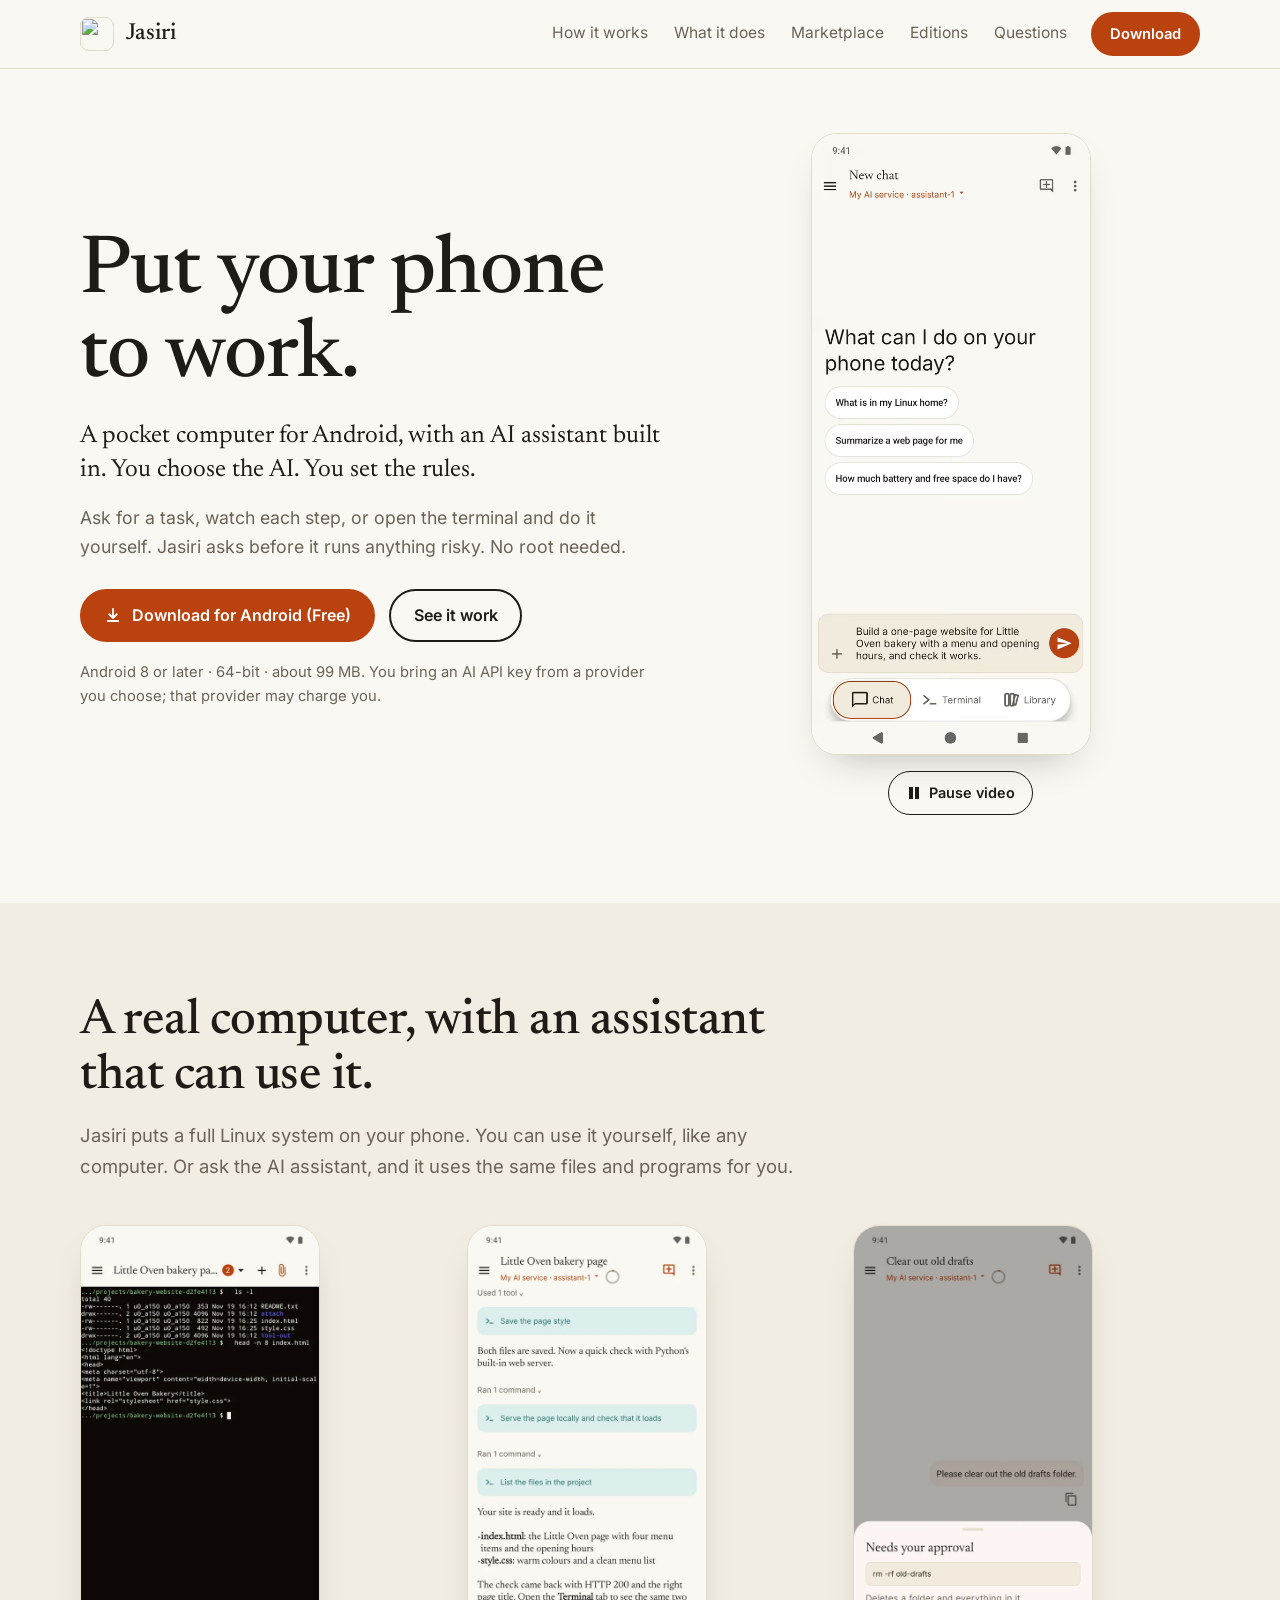
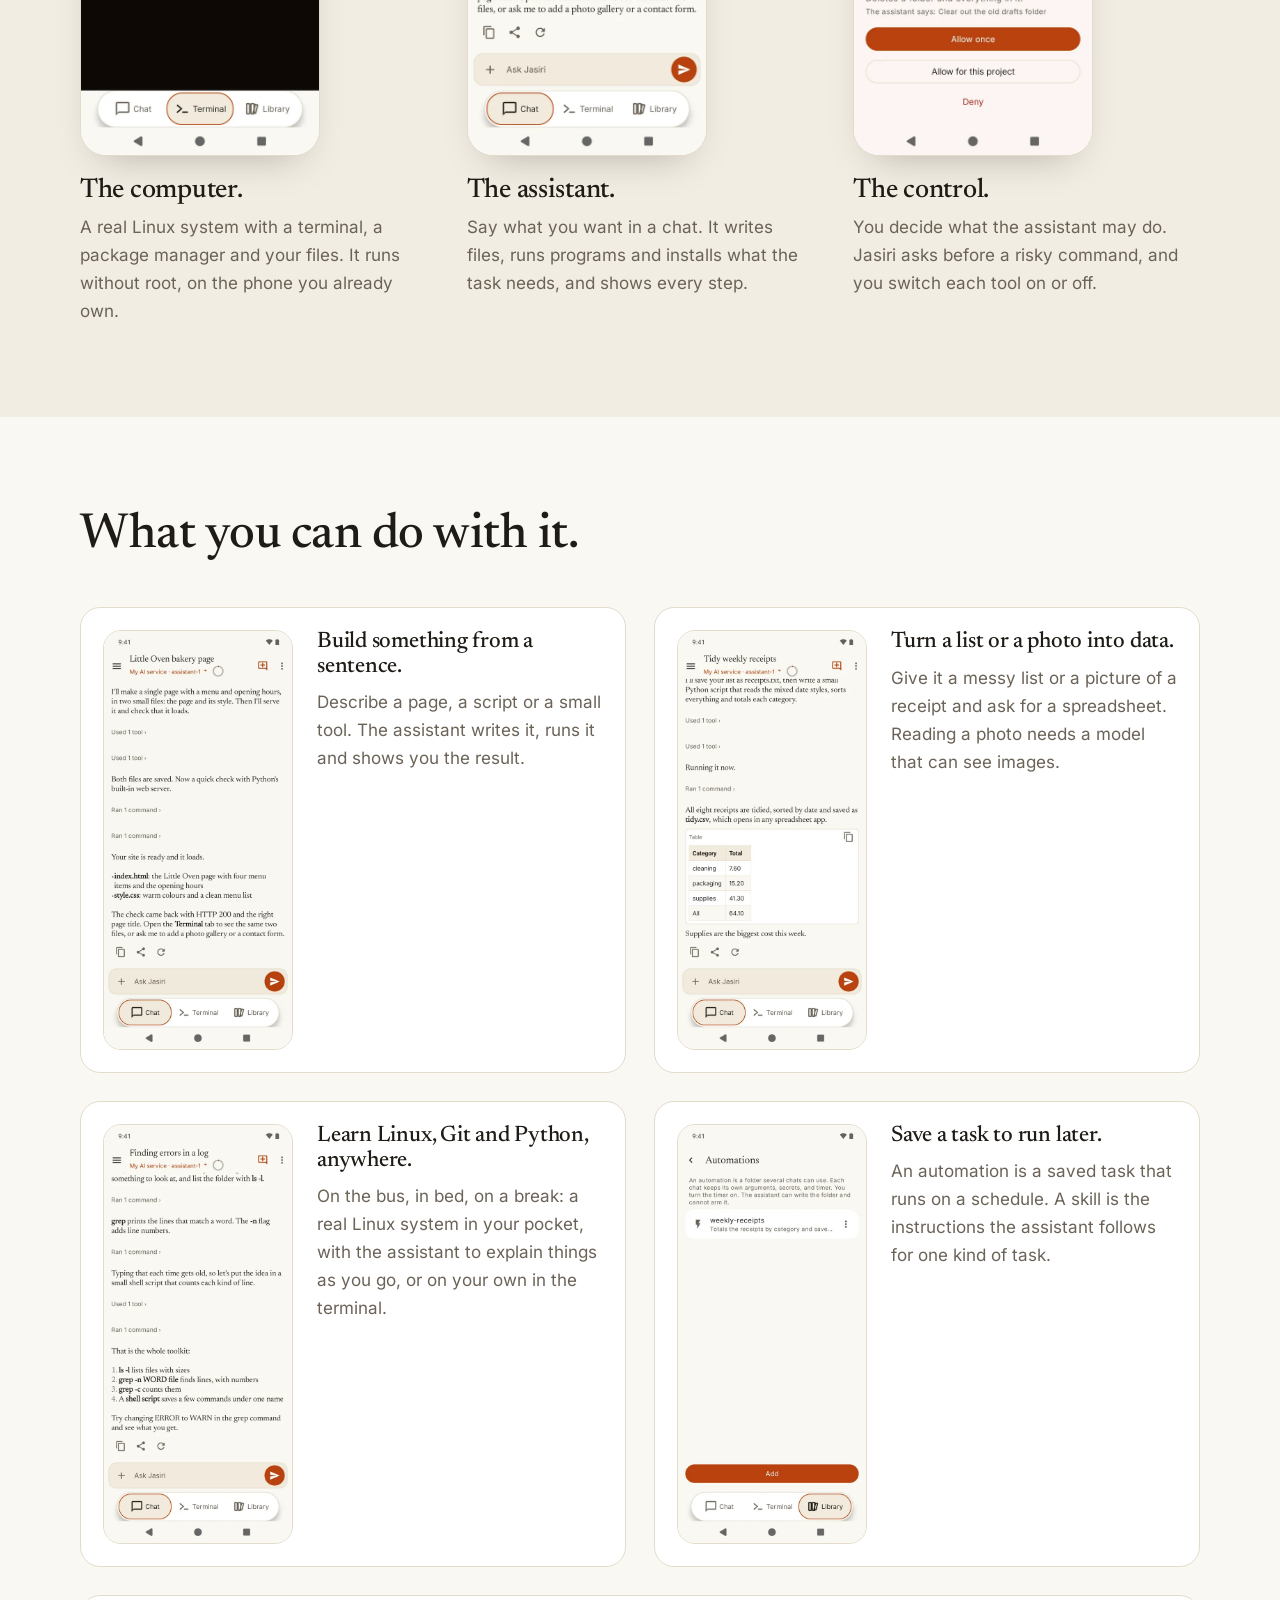
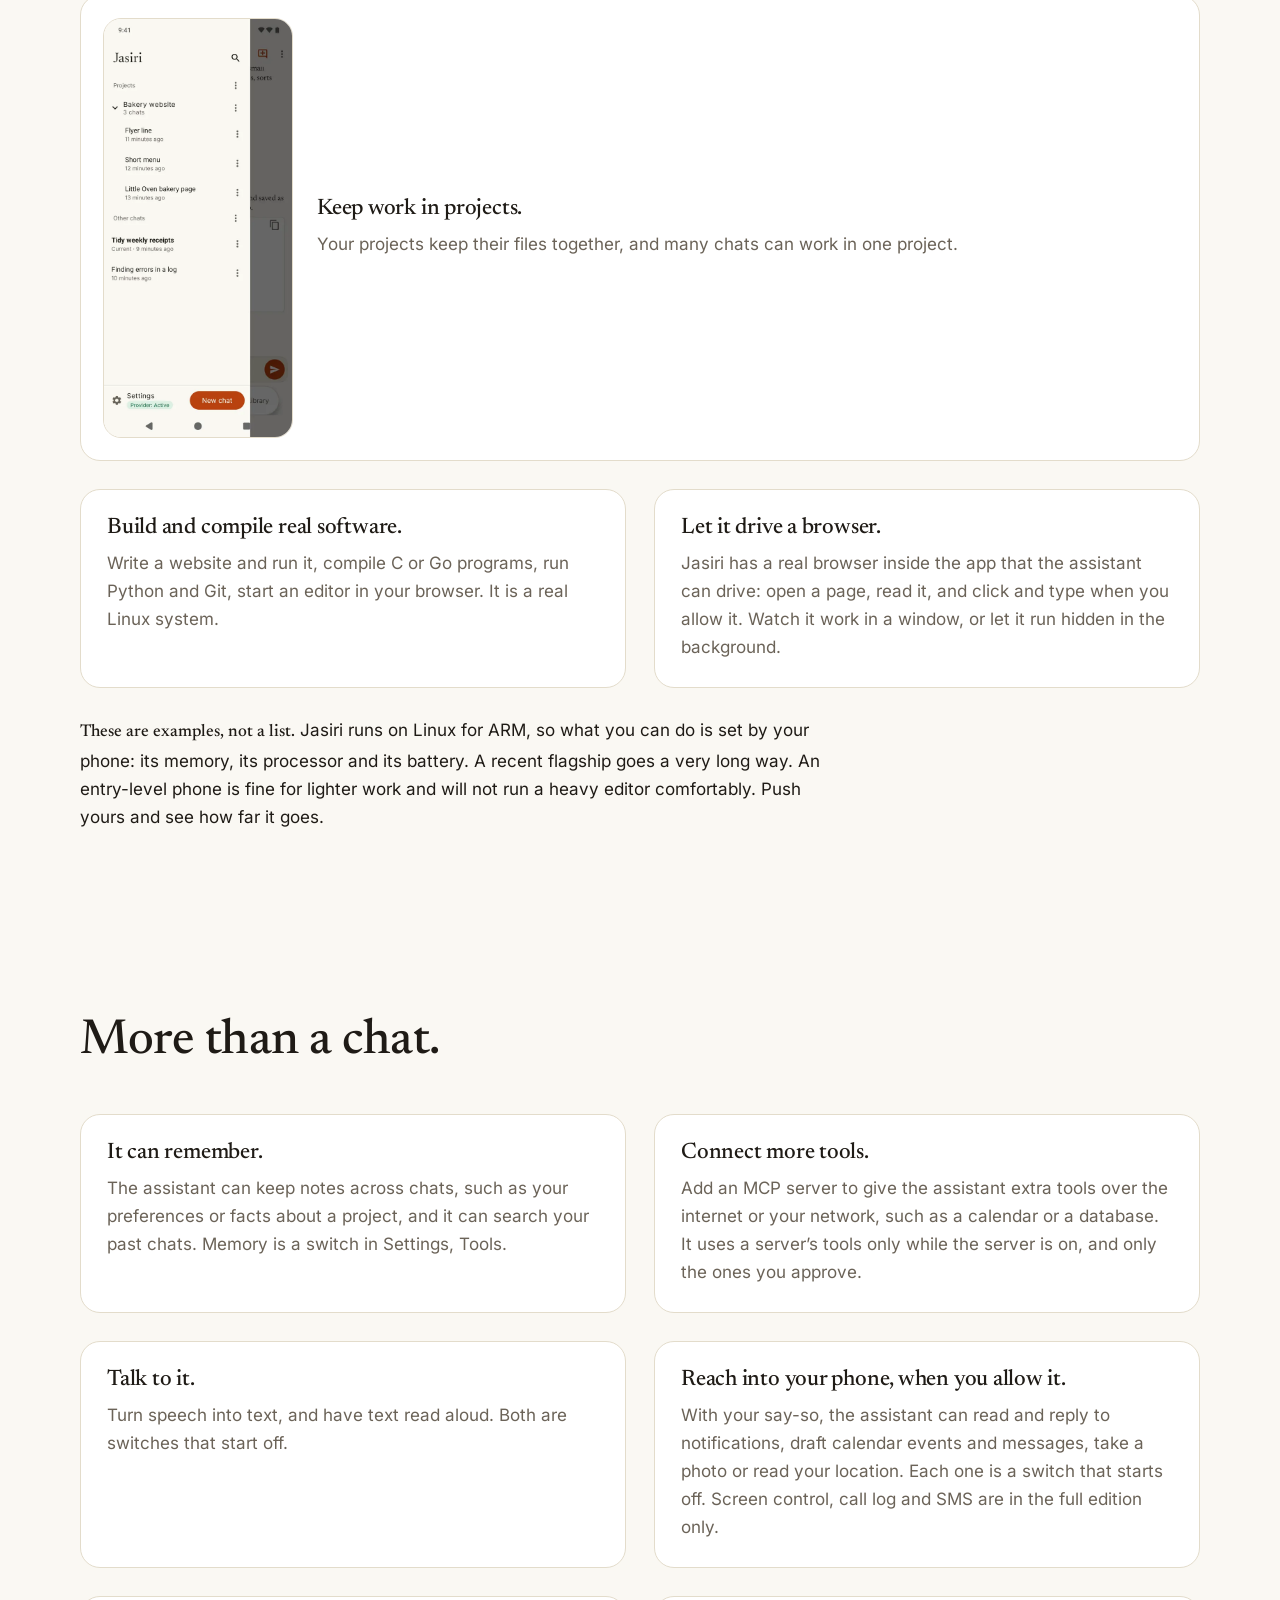
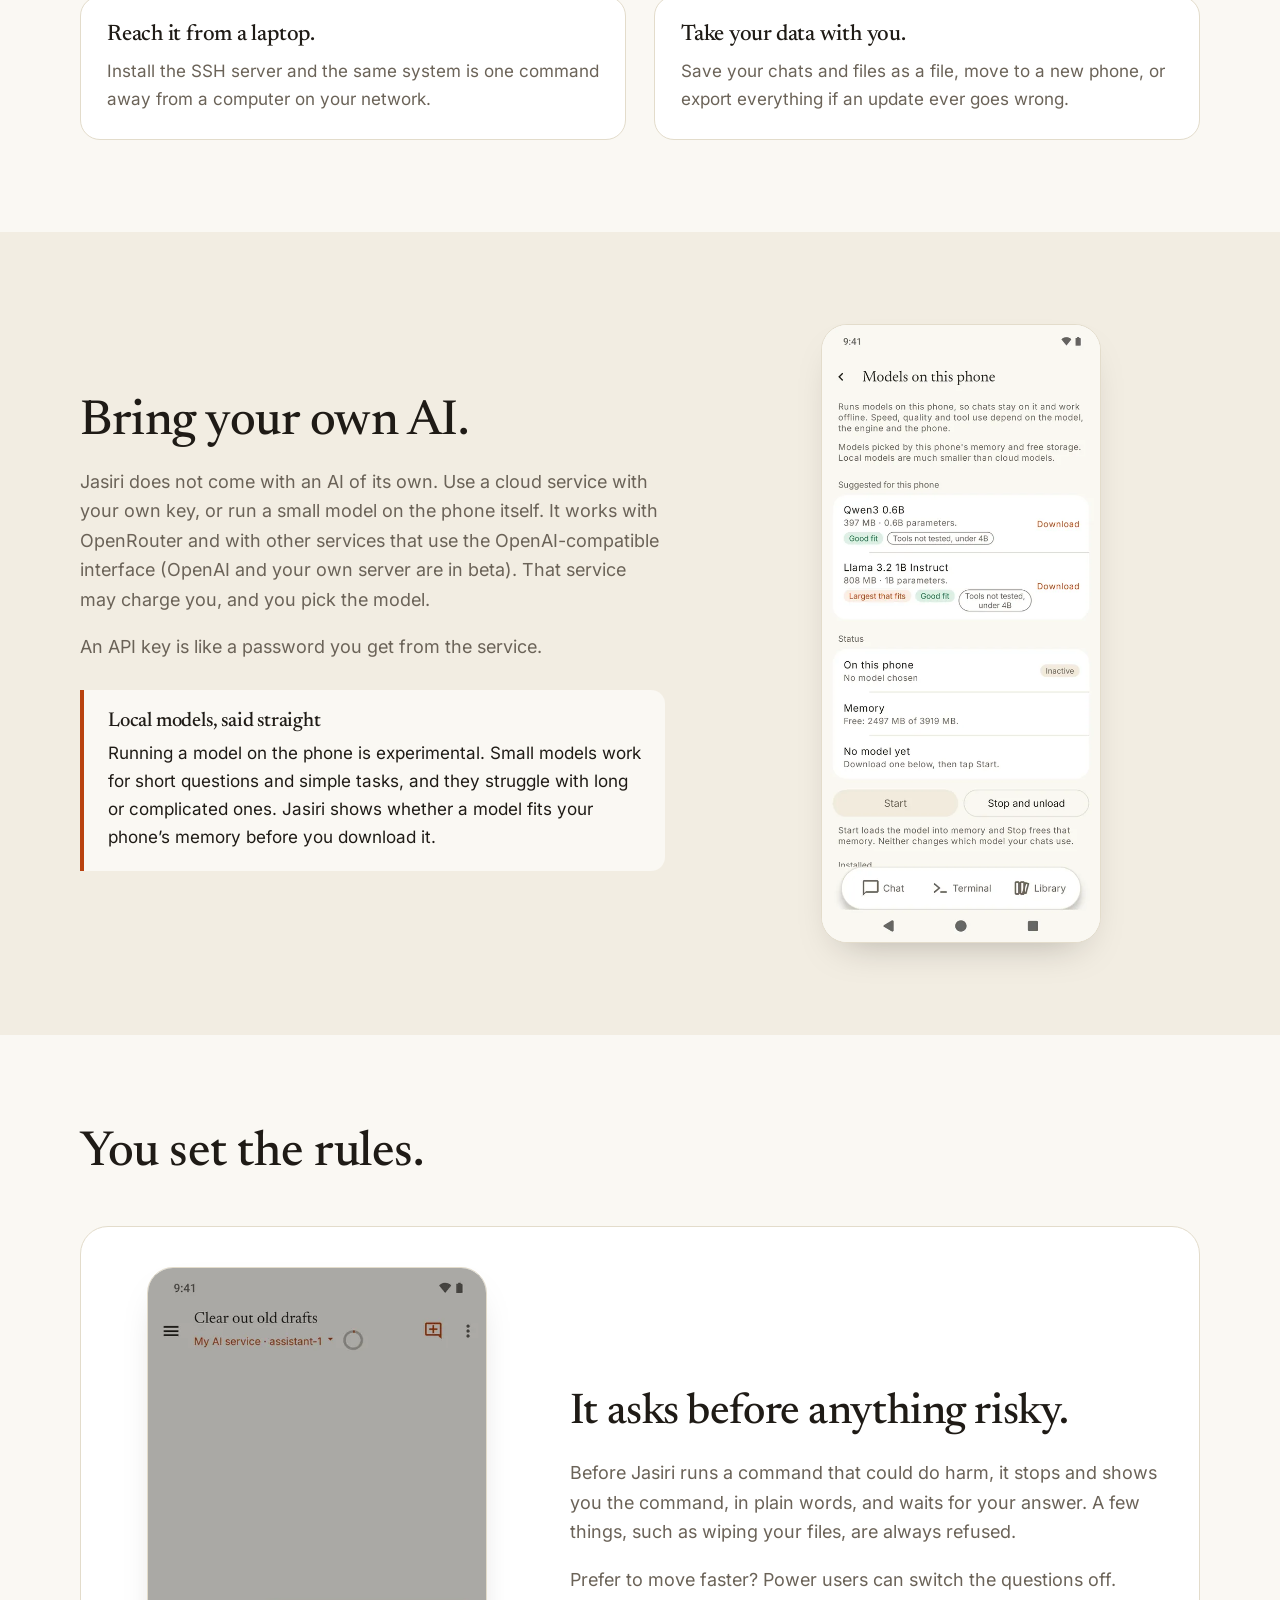
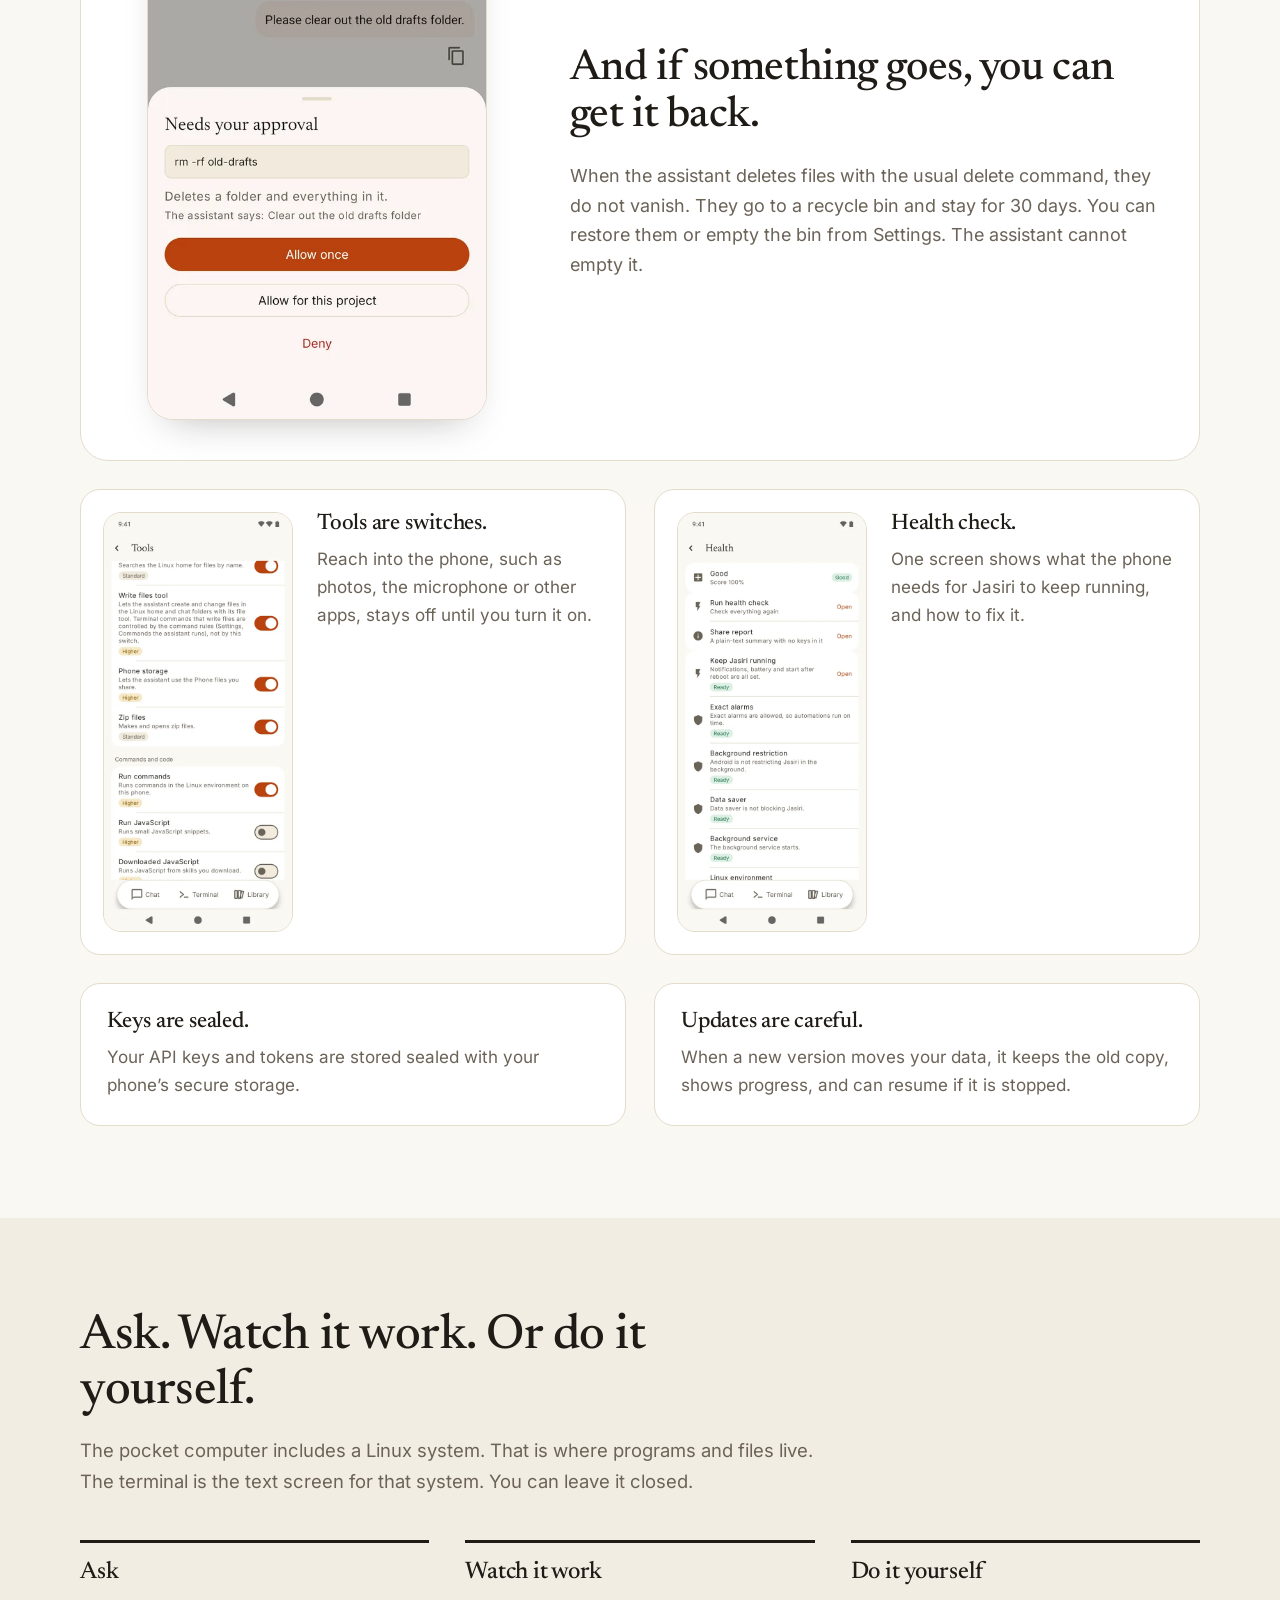
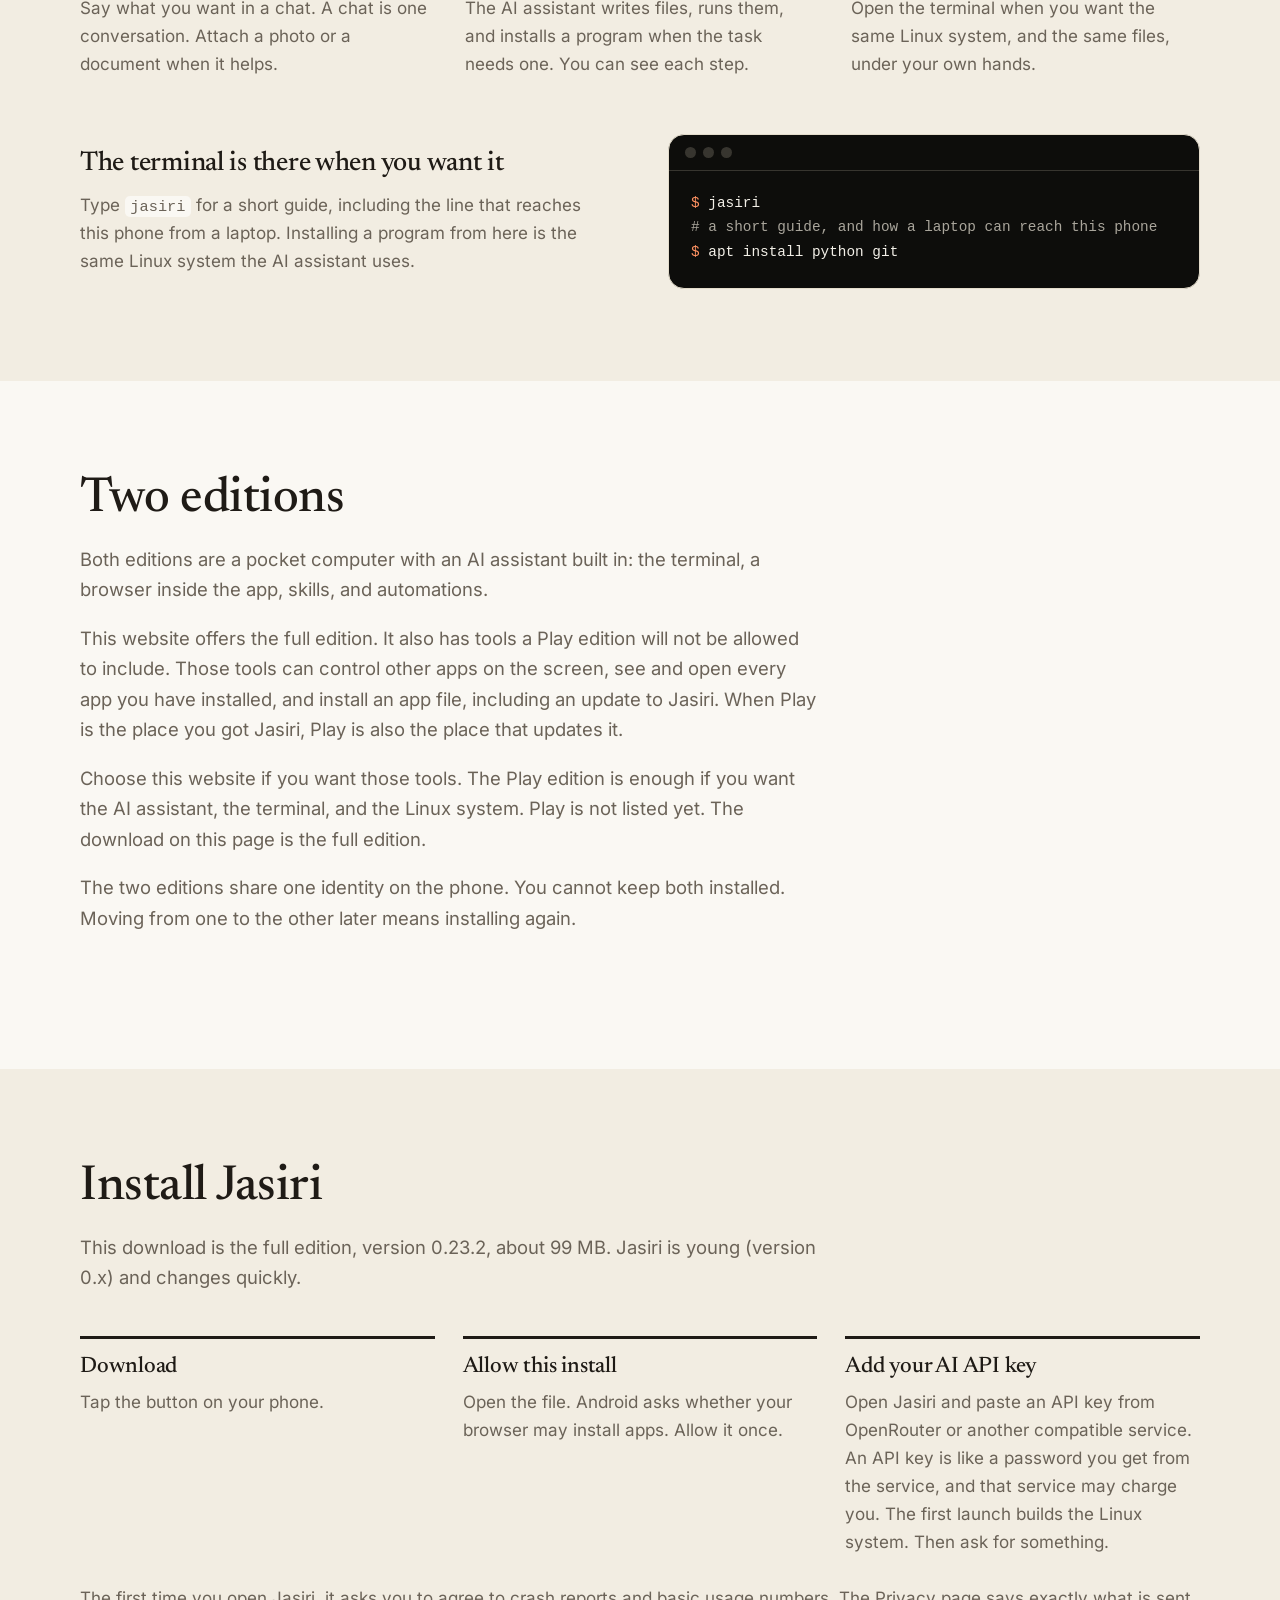
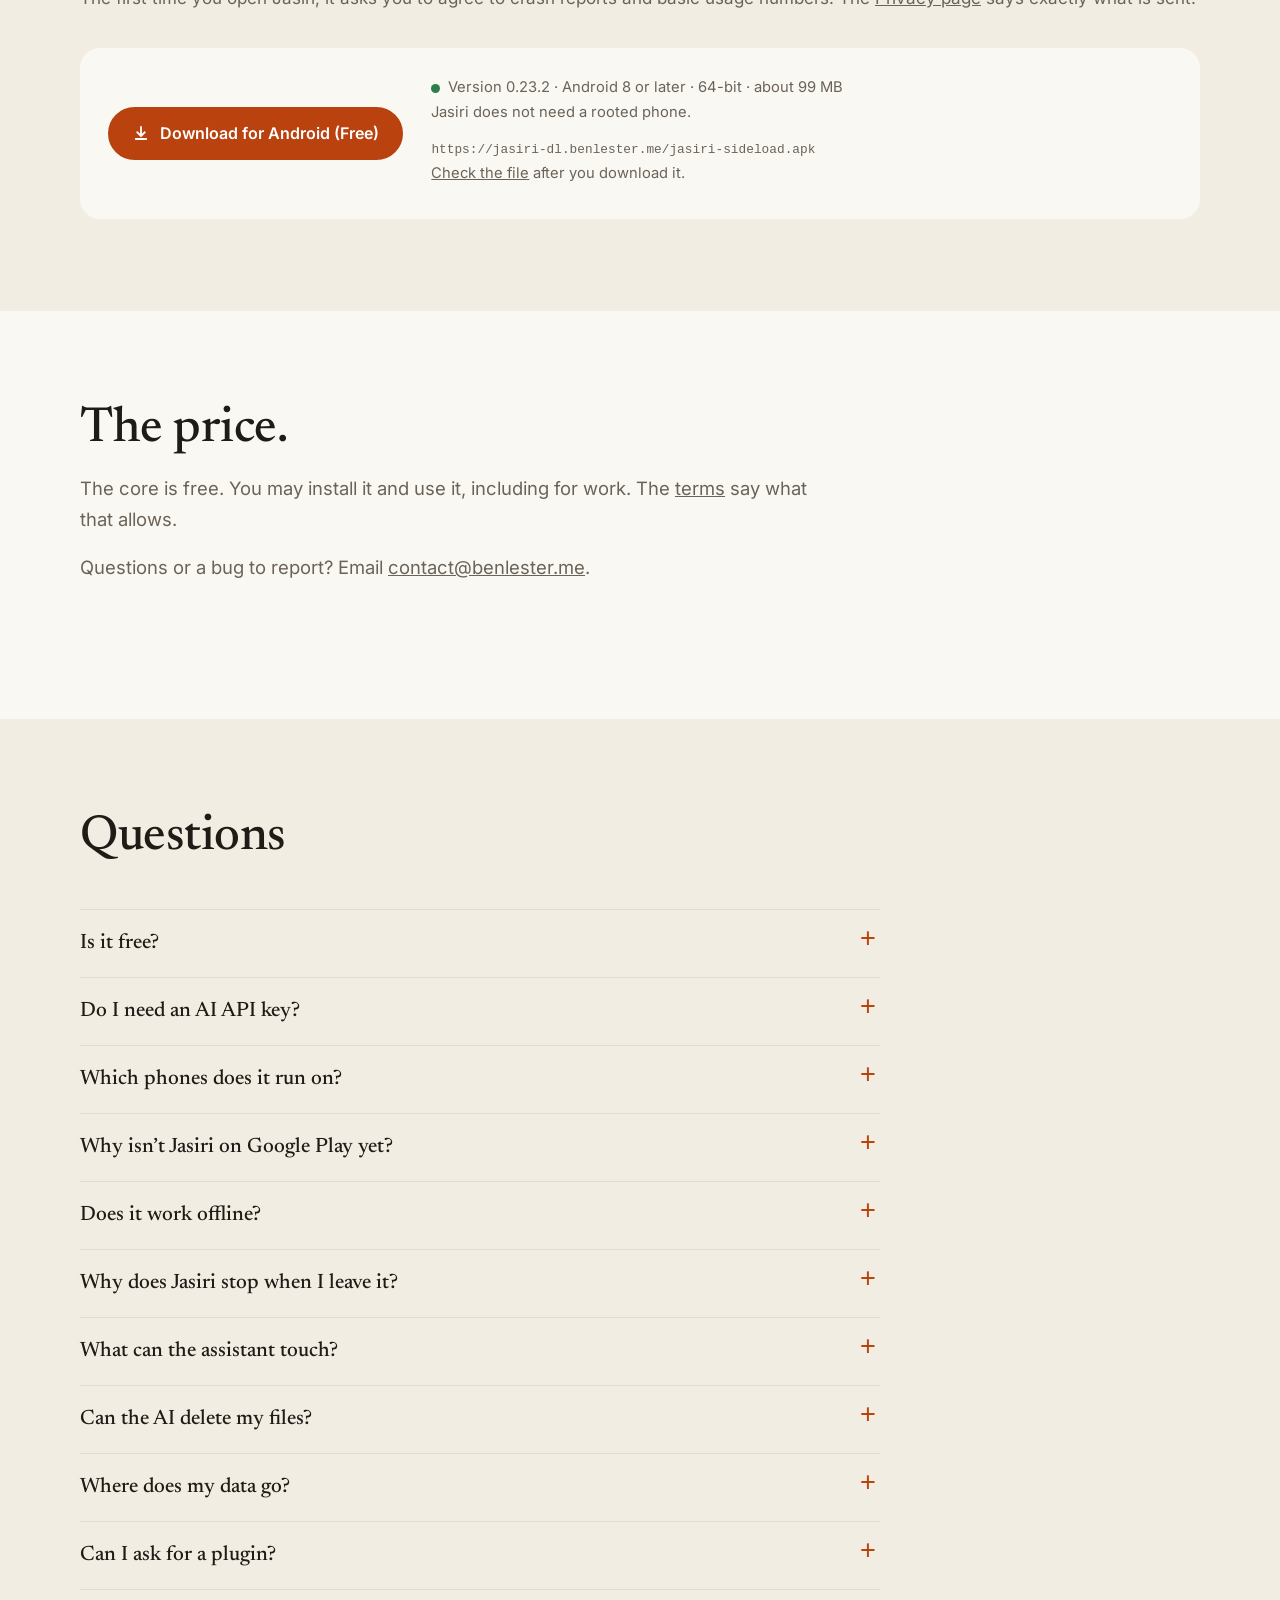
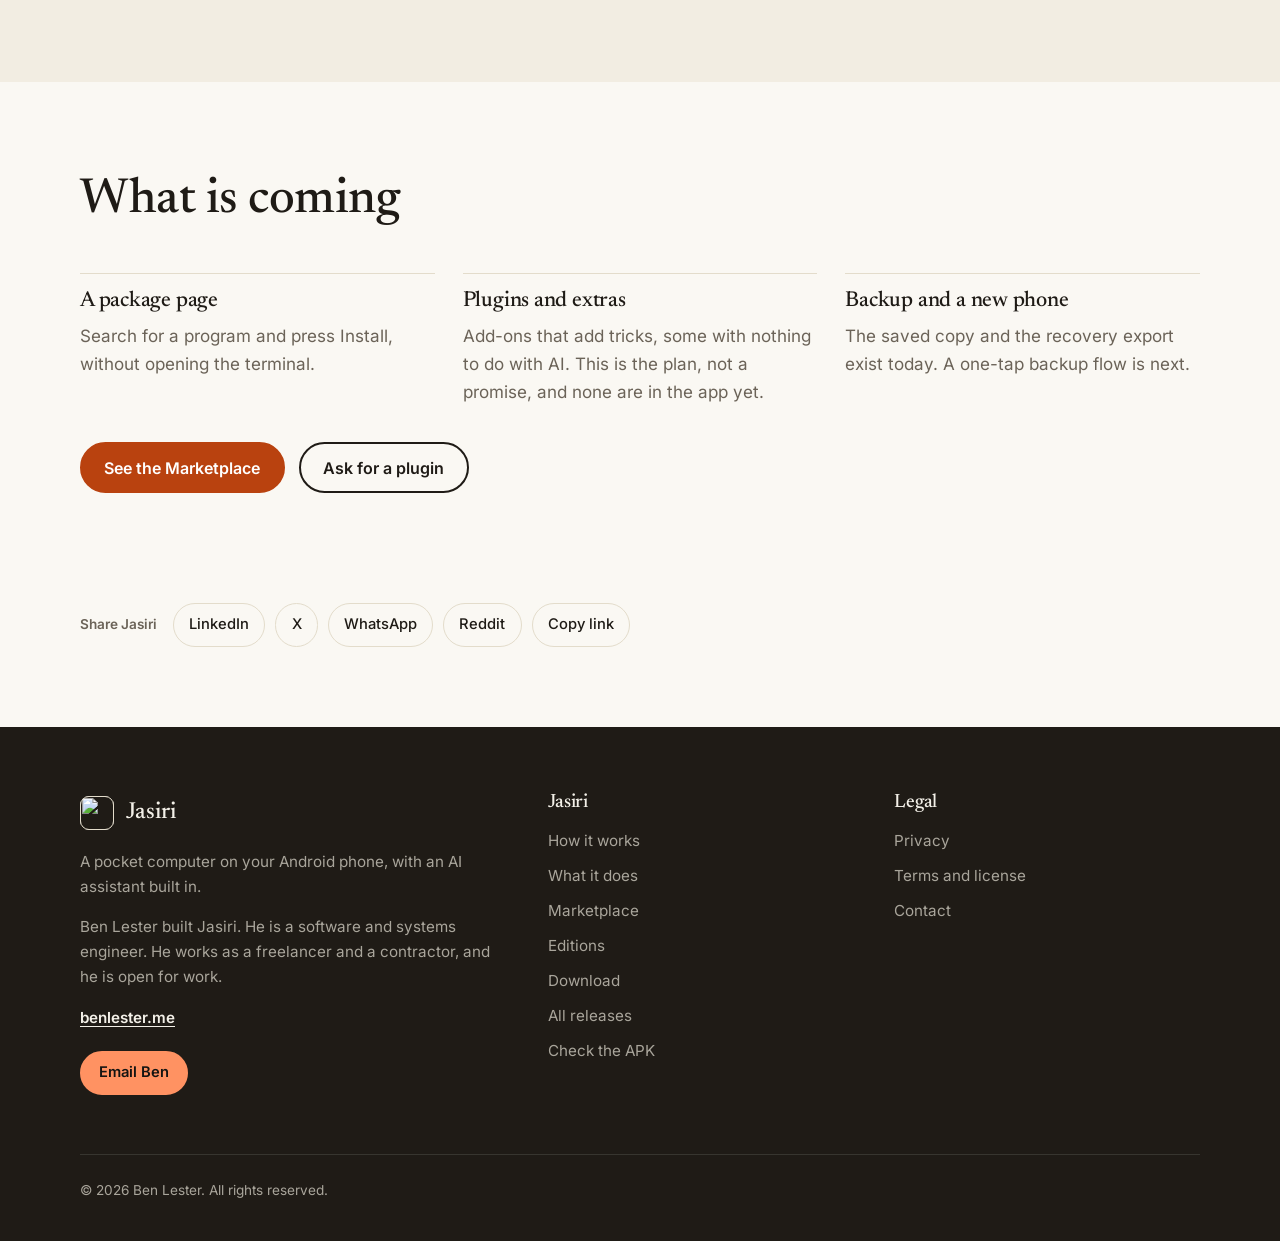
==== commit ab462c5c: "Publish v0.23.2: version, size and SHA-256, and offer it as the latest build" ====
--- a/index.html
+++ b/index.html
@@ -253,7 +253,7 @@
     <div class="wrap">
       <div class="sec-head">
         <h2>Install Jasiri</h2>
-        <p>This download is the full edition, version <span data-release="version">0.23.1</span>, <span data-release="mib">about 99 MB</span>. Jasiri is young (version 0.x) and changes quickly.</p>
+        <p>This download is the full edition, version <span data-release="version">0.23.2</span>, <span data-release="mib">about 99 MB</span>. Jasiri is young (version 0.x) and changes quickly.</p>
       </div>
       <ol class="install">
         <li>
@@ -273,7 +273,7 @@
       <div class="dl-box">
         <a class="btn" href="https://jasiri-dl.benlester.me/jasiri-sideload.apk"><svg viewBox="0 0 24 24" fill="none" stroke="currentColor" stroke-width="2.4" stroke-linecap="round" stroke-linejoin="round" aria-hidden="true"><path d="M12 4v12m0 0 5-5m-5 5-5-5M5 20h14"/></svg>Download for Android (Free)</a>
         <div>
-          <span class="fine"><span class="dot"></span>Version <span data-release="version">0.23.1</span> &middot; Android 8 or later &middot; 64-bit &middot; <span data-release="mib">about 99 MB</span></span><br>
+          <span class="fine"><span class="dot"></span>Version <span data-release="version">0.23.2</span> &middot; Android 8 or later &middot; 64-bit &middot; <span data-release="mib">about 99 MB</span></span><br>
           <p class="fine">Jasiri does not need a rooted phone.</p>
           <code>https://jasiri-dl.benlester.me/jasiri-sideload.apk</code>
           <p class="fine"><a href="/check/">Check the file</a> after you download it.</p>
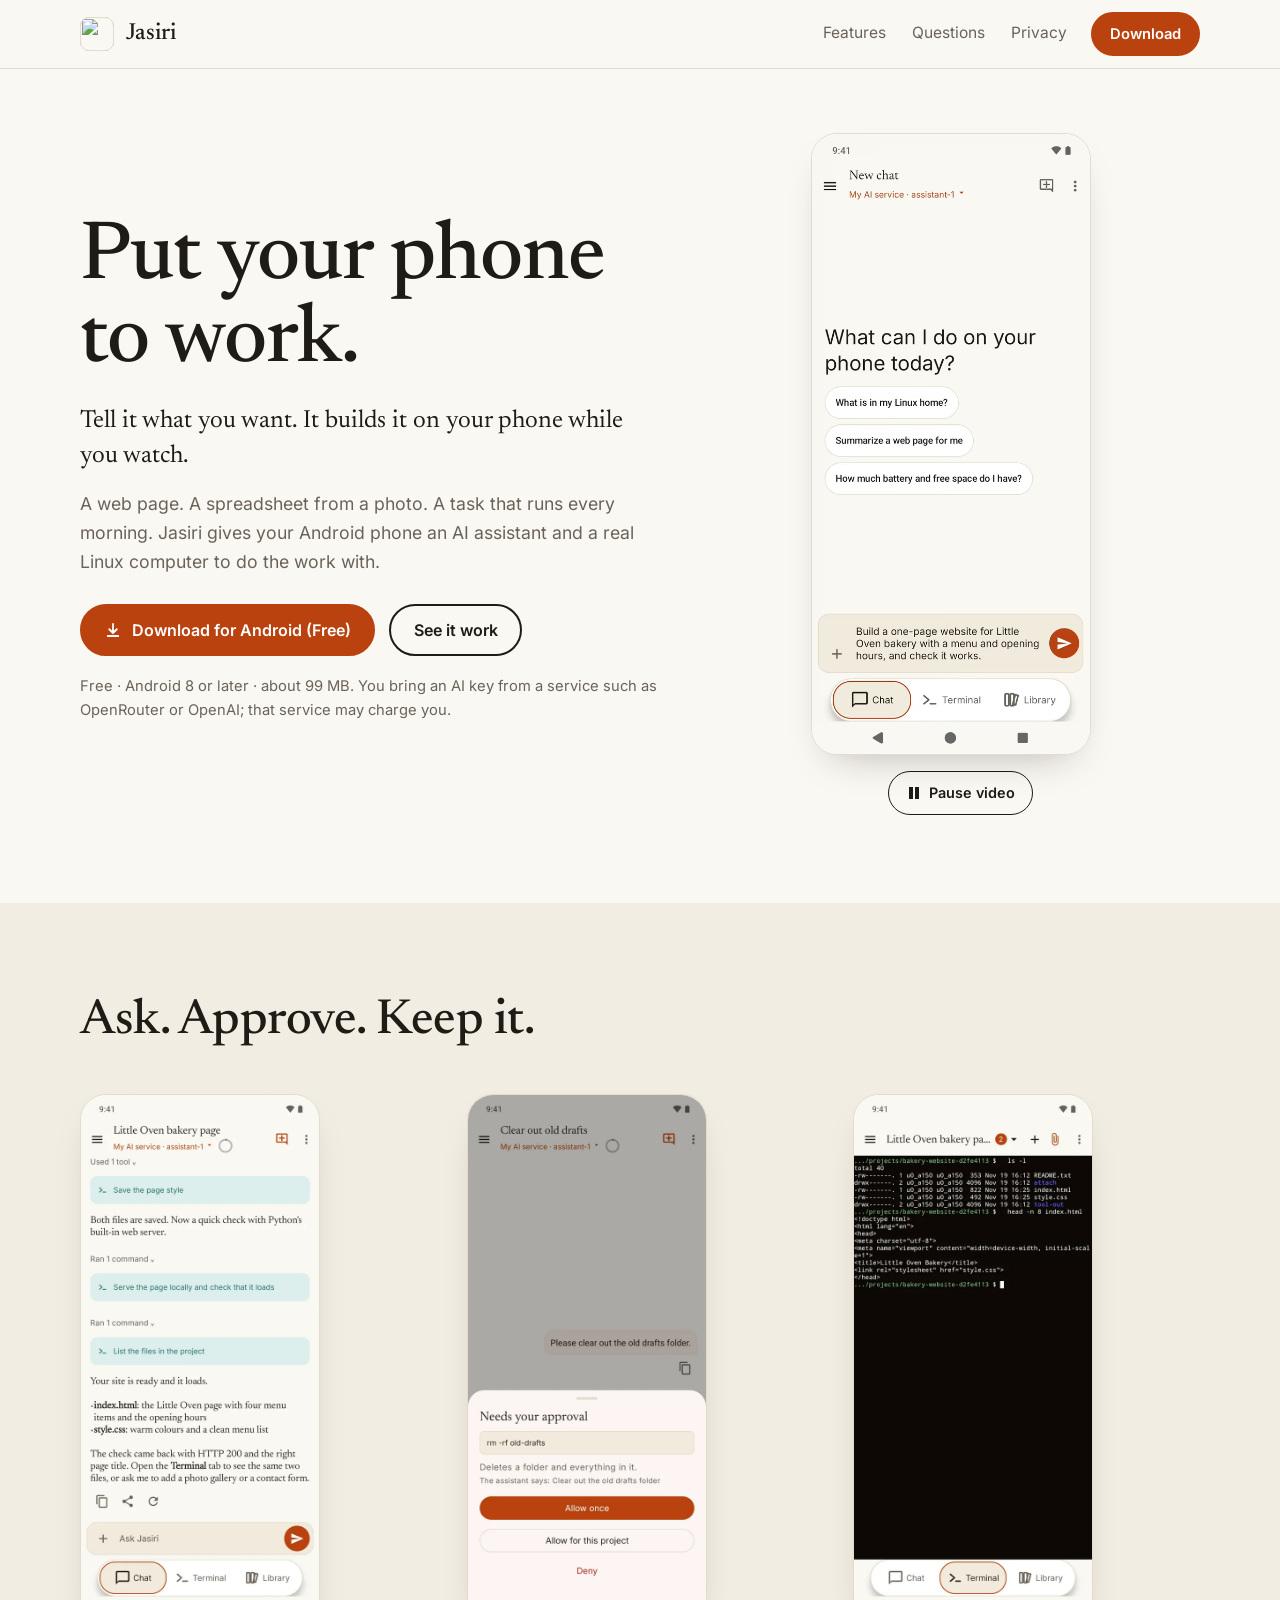
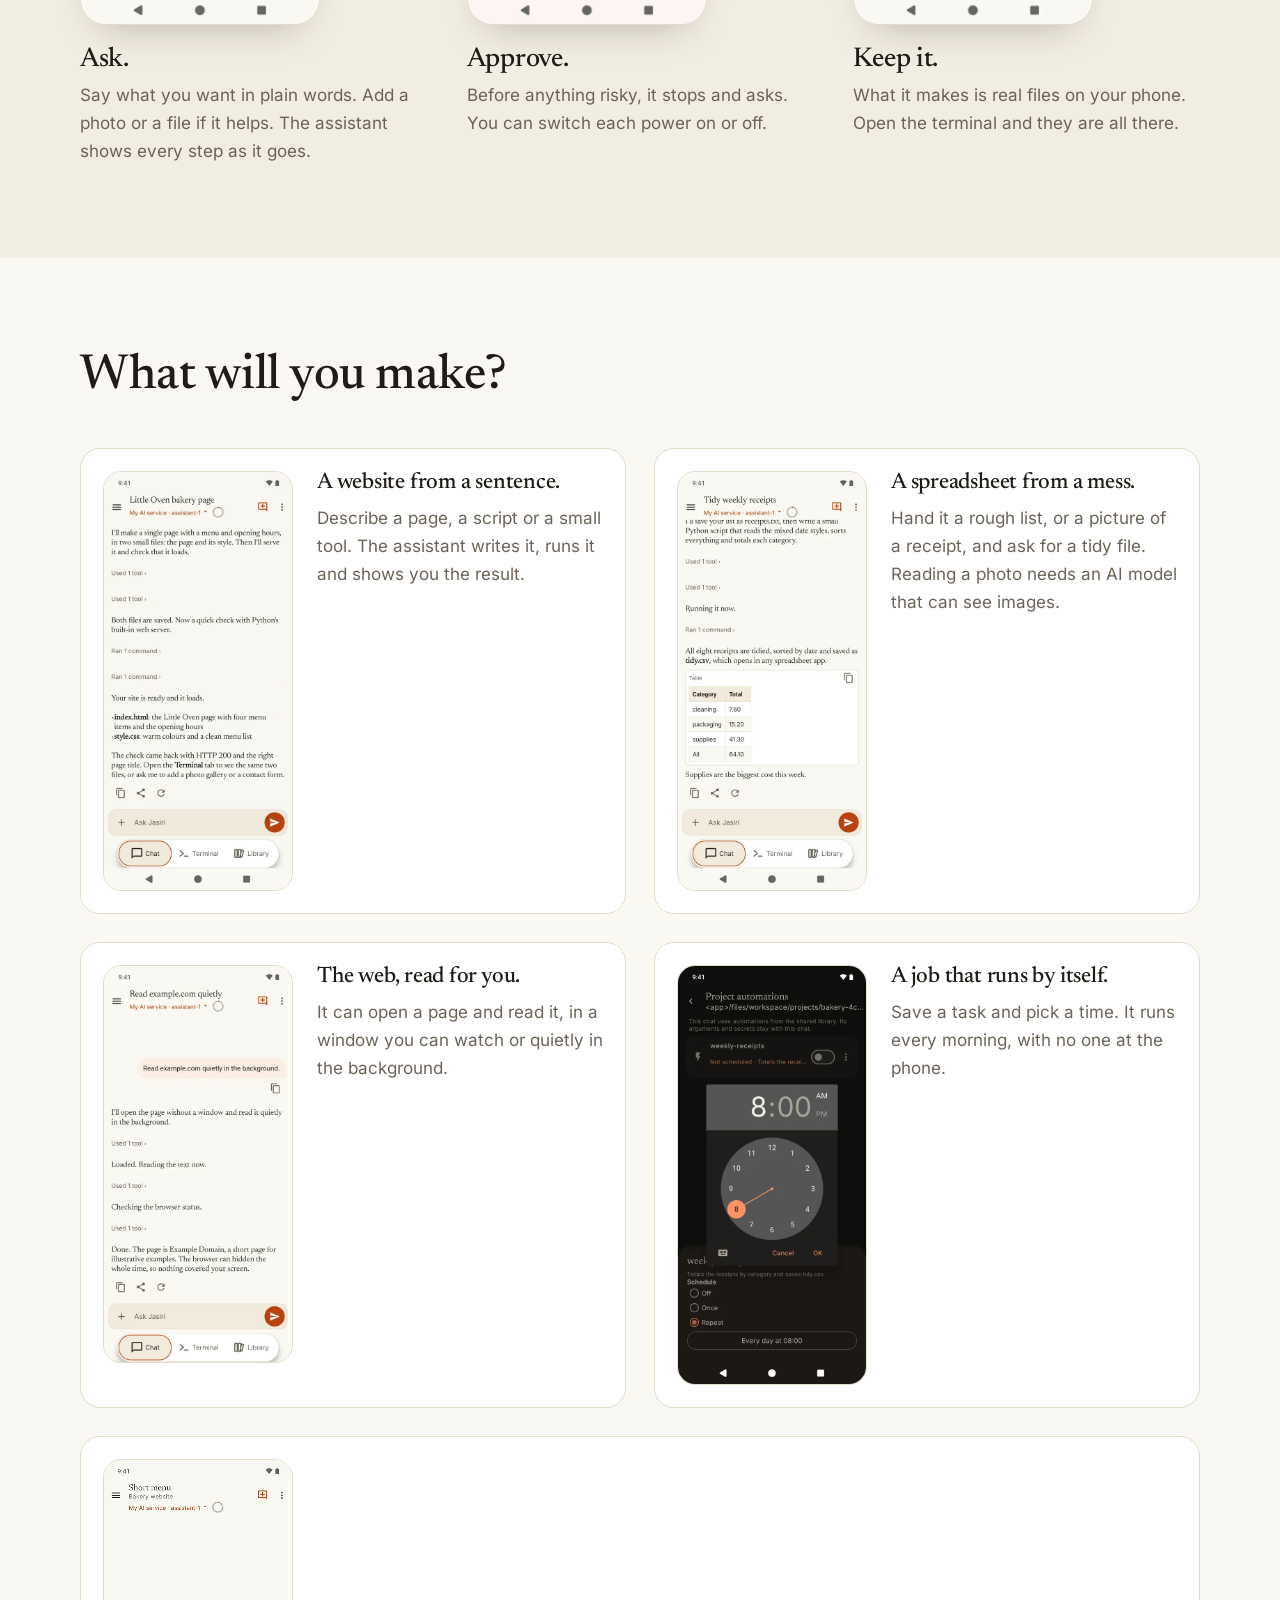
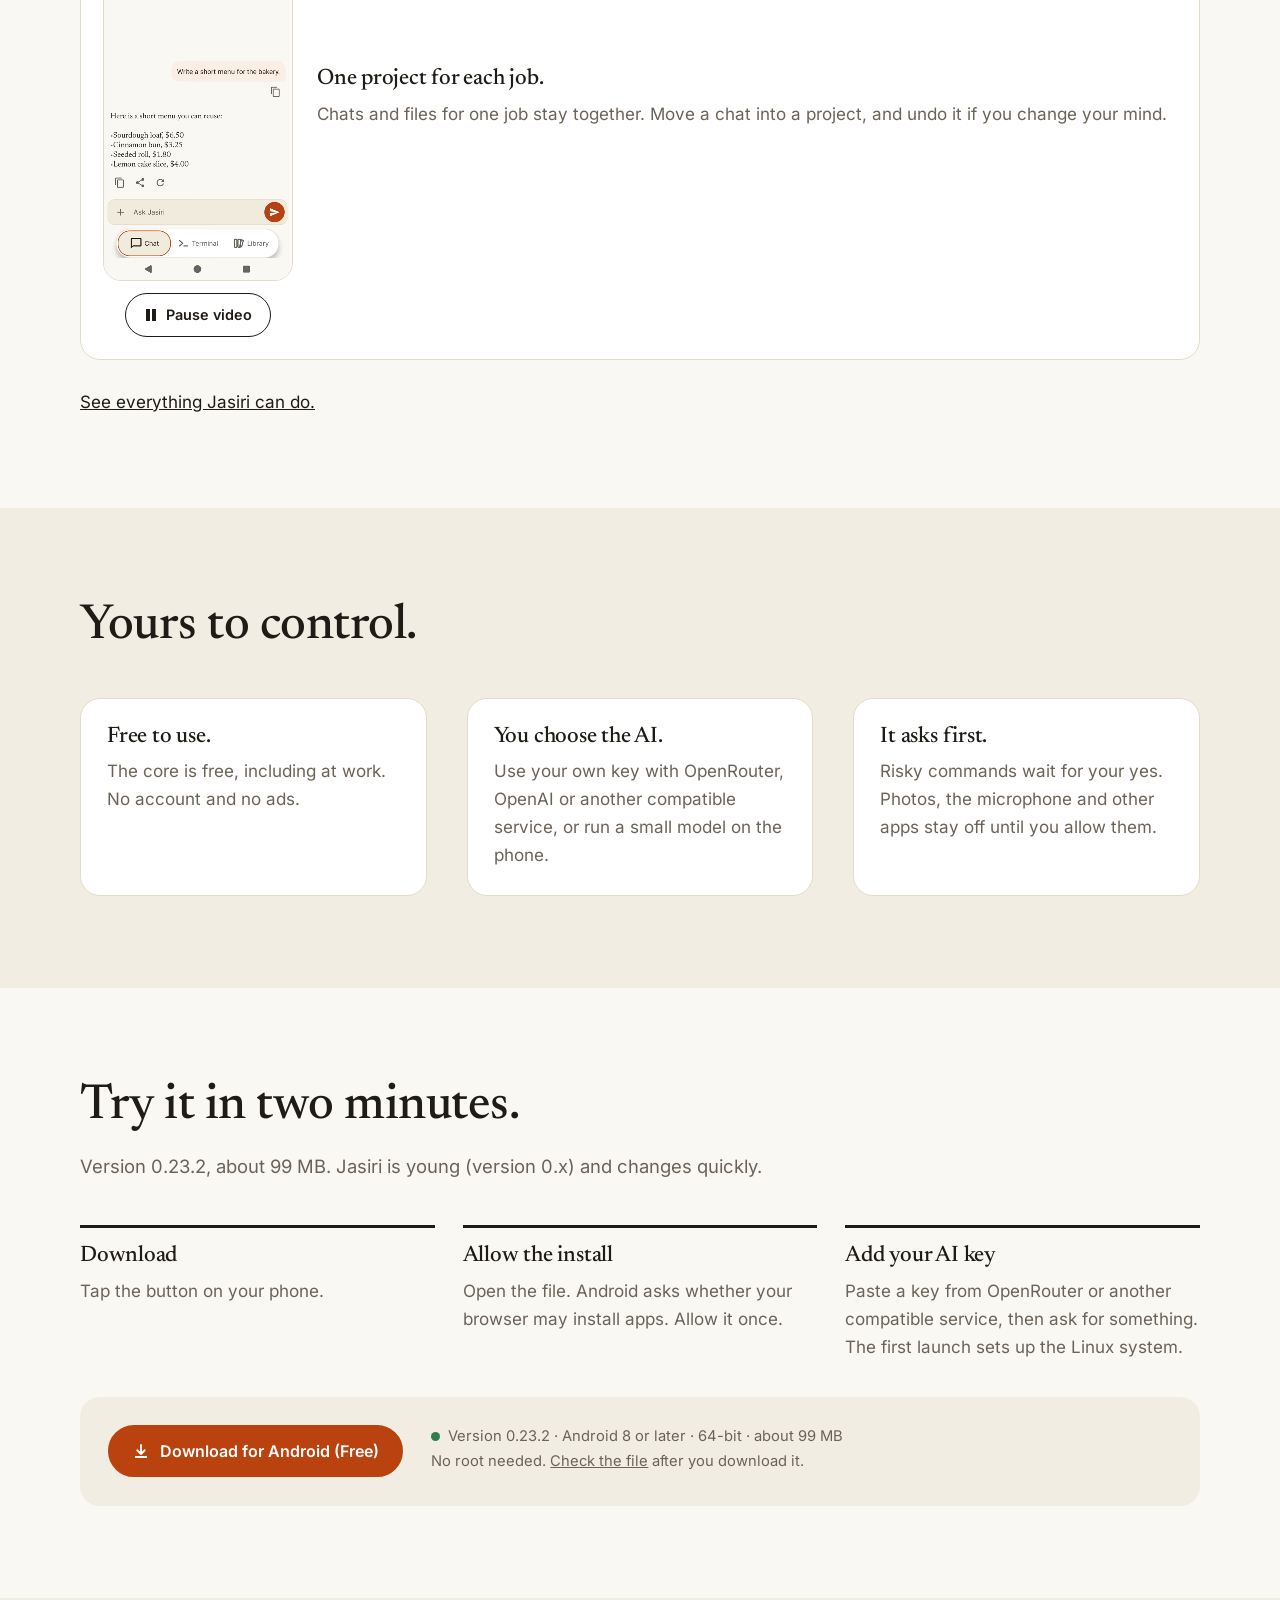
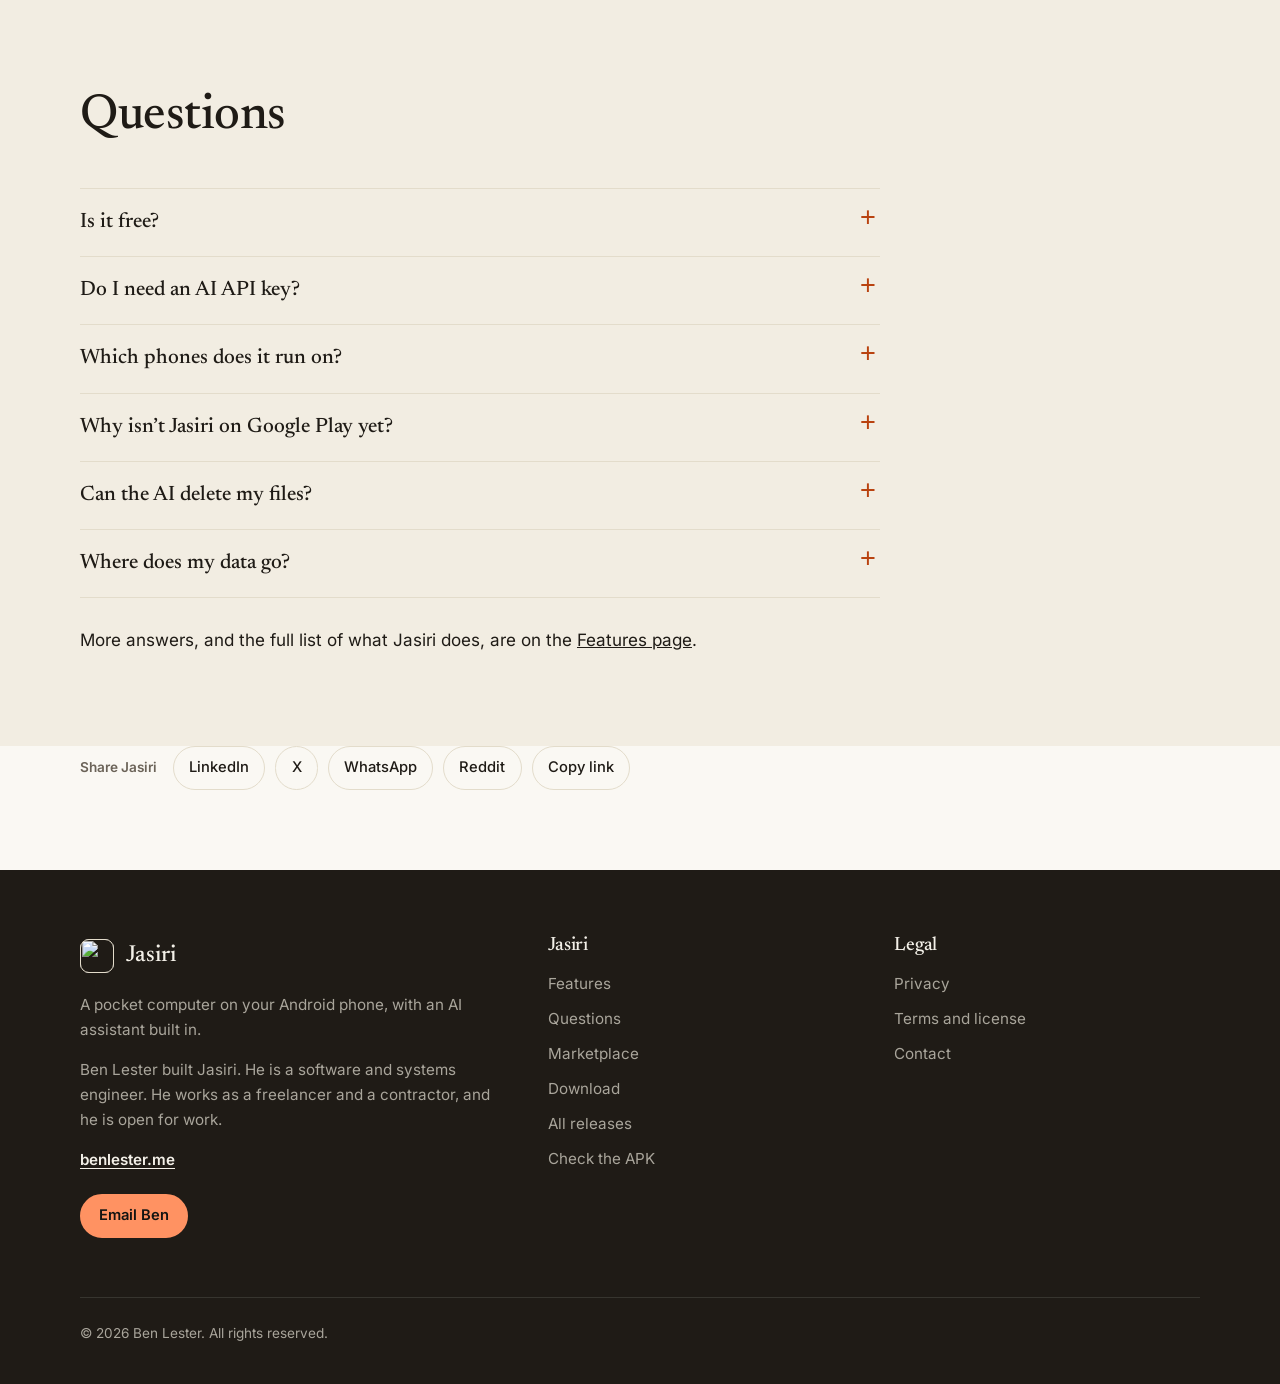
==== commit 65ecedb6: "Shorten the home page to what the app does and how to install it, move the detail to a Features page" ====
--- a/index.html
+++ b/index.html
@@ -37,11 +37,9 @@
     <a class="brand" href="/"><img src="/assets/icon.svg" alt="" width="34" height="34">Jasiri</a>
     <button class="menu" type="button" aria-expanded="false" aria-controls="site-nav">Menu</button>
     <nav id="site-nav" aria-label="Main">
-      <a href="/#how">How it works</a>
-      <a href="/#today">What it does</a>
-      <a href="/marketplace/">Marketplace</a>
-      <a href="/#editions">Editions</a>
+      <a href="/features/">Features</a>
       <a href="/#faq">Questions</a>
+      <a href="/privacy/">Privacy</a>
     </nav>
     <a class="btn small" href="https://jasiri-dl.benlester.me/jasiri-sideload.apk">Download</a>
   </div>
@@ -52,13 +50,13 @@
     <div class="wrap">
       <div>
         <h1>Put your phone to work.</h1>
-        <p class="kicker">A pocket computer for Android, with an AI assistant built in. You choose the AI. You set the rules.</p>
-        <p class="lead">Ask for a task, watch each step, or open the terminal and do it yourself. Jasiri asks before it runs anything risky. No root needed.</p>
+        <p class="kicker">Tell it what you want. It builds it on your phone while you watch.</p>
+        <p class="lead">A web page. A spreadsheet from a photo. A task that runs every morning. Jasiri gives your Android phone an AI assistant and a real Linux computer to do the work with.</p>
         <div class="cta">
           <a class="btn" href="https://jasiri-dl.benlester.me/jasiri-sideload.apk"><svg viewBox="0 0 24 24" fill="none" stroke="currentColor" stroke-width="2.4" stroke-linecap="round" stroke-linejoin="round" aria-hidden="true"><path d="M12 4v12m0 0 5-5m-5 5-5-5M5 20h14"/></svg>Download for Android (Free)</a>
           <a class="btn ghost" href="#video">See it work</a>
         </div>
-        <p class="fine">Android 8 or later &middot; 64-bit &middot; <span data-release="mib">about 99 MB</span>. You bring an AI API key from a provider you choose; that provider may charge you.</p>
+        <p class="fine">Free &middot; Android 8 or later &middot; <span data-release="mib">about 99 MB</span>. You bring an AI key from a service such as OpenRouter or OpenAI; that service may charge you.</p>
       </div>
       <div class="hero-media" id="video">
         <div class="shot md vwrap" data-video data-base-light="/assets/video/jasiri-light-540" data-base-dark="/assets/video/jasiri-dark-540">
@@ -68,192 +66,81 @@
     </div>
   </section>
 
-  <section id="what" class="band">
-    <div class="wrap">
-      <div class="sec-head">
-        <h2>A real computer, with an assistant that can use it.</h2>
-        <p>Jasiri puts a full Linux system on your phone. You can use it yourself, like any computer. Or ask the AI assistant, and it uses the same files and programs for you.</p>
+  <section id="how" class="band">
+    <div class="wrap">
+      <div class="sec-head">
+        <h2>Ask. Approve. Keep it.</h2>
+      </div>
+      <div class="trio swipe" tabindex="0" role="group" aria-label="How it works, swipe to see more">
+        <div class="item">
+          <div class="shot sm"><picture><source media="(prefers-color-scheme: dark)" srcset="/assets/img/02-web-steps-dark-540.webp 540w, /assets/img/02-web-steps-dark-1080.webp 1080w" sizes="240px"><img src="/assets/img/02-web-steps-light-540.webp" srcset="/assets/img/02-web-steps-light-540.webp 540w, /assets/img/02-web-steps-light-1080.webp 1080w" sizes="240px" alt="The Jasiri chat building a web page, with each step listed." width="1080" height="2400" loading="lazy" decoding="async"></picture></div>
+          <div><h3>Ask.</h3><p>Say what you want in plain words. Add a photo or a file if it helps. The assistant shows every step as it goes.</p></div>
+        </div>
+        <div class="item">
+          <div class="shot sm"><picture><source media="(prefers-color-scheme: dark)" srcset="/assets/img/11-approval-dark-540.webp 540w, /assets/img/11-approval-dark-1080.webp 1080w" sizes="240px"><img src="/assets/img/11-approval-light-540.webp" srcset="/assets/img/11-approval-light-540.webp 540w, /assets/img/11-approval-light-1080.webp 1080w" sizes="240px" alt="Jasiri asking for a yes before it runs a command." width="1080" height="2400" loading="lazy" decoding="async"></picture></div>
+          <div><h3>Approve.</h3><p>Before anything risky, it stops and asks. You can switch each power on or off.</p></div>
+        </div>
+        <div class="item">
+          <div class="shot sm"><picture><source media="(prefers-color-scheme: dark)" srcset="/assets/img/04-terminal-dark-540.webp 540w, /assets/img/04-terminal-dark-1080.webp 1080w" sizes="240px"><img src="/assets/img/04-terminal-light-540.webp" srcset="/assets/img/04-terminal-light-540.webp 540w, /assets/img/04-terminal-light-1080.webp 1080w" sizes="240px" alt="The Jasiri terminal listing the files the assistant made." width="1080" height="2400" loading="lazy" decoding="async"></picture></div>
+          <div><h3>Keep it.</h3><p>What it makes is real files on your phone. Open the terminal and they are all there.</p></div>
+        </div>
+      </div>
+    </div>
+  </section>
+
+  <section id="today">
+    <div class="wrap">
+      <div class="sec-head">
+        <h2>What will you make?</h2>
+      </div>
+      <div class="cases swipe" tabindex="0" role="group" aria-label="Examples, swipe to see more">
+        <article class="wcard">
+          <div class="shot "><picture><source media="(prefers-color-scheme: dark)" srcset="/assets/img/web-result-dark-540.webp 540w, /assets/img/web-result-dark-1080.webp 1080w" sizes="(max-width:560px) 200px, 190px"><img src="/assets/img/web-result-light-540.webp" srcset="/assets/img/web-result-light-540.webp 540w, /assets/img/web-result-light-1080.webp 1080w" sizes="(max-width:560px) 200px, 190px" alt="A finished bakery web page in the Jasiri chat." width="1080" height="2400" loading="lazy" decoding="async"></picture></div>
+          <div><h3>A website from a sentence.</h3><p>Describe a page, a script or a small tool. The assistant writes it, runs it and shows you the result.</p></div>
+        </article>
+        <article class="wcard">
+          <div class="shot "><picture><source media="(prefers-color-scheme: dark)" srcset="/assets/img/06-csv-result-dark-540.webp 540w, /assets/img/06-csv-result-dark-1080.webp 1080w" sizes="(max-width:560px) 200px, 190px"><img src="/assets/img/06-csv-result-light-540.webp" srcset="/assets/img/06-csv-result-light-540.webp 540w, /assets/img/06-csv-result-light-1080.webp 1080w" sizes="(max-width:560px) 200px, 190px" alt="A spreadsheet the assistant made from a messy list." width="1080" height="2400" loading="lazy" decoding="async"></picture></div>
+          <div><h3>A spreadsheet from a mess.</h3><p>Hand it a rough list, or a picture of a receipt, and ask for a tidy file. Reading a photo needs an AI model that can see images.</p></div>
+        </article>
+        <article class="wcard">
+          <div class="shot "><picture><img src="/assets/img/browser-hidden-540.webp" srcset="/assets/img/browser-hidden-540.webp 540w, /assets/img/browser-hidden-1080.webp 1080w" sizes="(max-width:560px) 200px, 190px" alt="The Jasiri chat reading a web page quietly in the background." width="1080" height="2400" loading="lazy" decoding="async"></picture></div>
+          <div><h3>The web, read for you.</h3><p>It can open a page and read it, in a window you can watch or quietly in the background.</p></div>
+        </article>
+        <article class="wcard">
+          <div class="shot "><picture><img src="/assets/img/schedule-picker-540.webp" srcset="/assets/img/schedule-picker-540.webp 540w, /assets/img/schedule-picker-1080.webp 1080w" sizes="(max-width:560px) 200px, 190px" alt="Choosing a daily time for a saved task in Jasiri." width="1080" height="2400" loading="lazy" decoding="async"></picture></div>
+          <div><h3>A job that runs by itself.</h3><p>Save a task and pick a time. It runs every morning, with no one at the phone.</p></div>
+        </article>
+        <article class="wcard wide">
+          <div class="vcol">
+            <div class="shot vwrap" data-video data-base-light="/assets/video/projects-540" data-base-dark="/assets/video/projects-540">
+              <picture><img src="/assets/img/projects-poster-540.webp" srcset="/assets/img/projects-poster-540.webp 540w, /assets/img/projects-poster-1080.webp 1080w" sizes="200px" alt="A Jasiri project chat with the drawer open, showing projects and chats." width="540" height="1200" loading="lazy" decoding="async"></picture>
+            </div>
+          </div>
+          <div><h3>One project for each job.</h3><p>Chats and files for one job stay together. Move a chat into a project, and undo it if you change your mind.</p></div>
+        </article>
+      </div>
+      <p class="open-note"><a href="/features/">See everything Jasiri can do.</a></p>
+    </div>
+  </section>
+
+  <section id="control" class="band">
+    <div class="wrap">
+      <div class="sec-head">
+        <h2>Yours to control.</h2>
       </div>
       <div class="trio">
-        <div class="item">
-          <div class="shot sm"><picture><source media="(prefers-color-scheme: dark)" srcset="/assets/img/04-terminal-dark-540.webp 540w, /assets/img/04-terminal-dark-1080.webp 1080w" sizes="240px"><img src="/assets/img/04-terminal-light-540.webp" srcset="/assets/img/04-terminal-light-540.webp 540w, /assets/img/04-terminal-light-1080.webp 1080w" sizes="240px" width="540" height="1200" alt="The Jasiri terminal in a project folder, showing a file listing and the first lines of a web page." loading="lazy" decoding="async"></picture></div>
-          <div><h3>The computer.</h3><p>A real Linux system with a terminal, a package manager and your files. It runs without root, on the phone you already own.</p></div>
-        </div>
-        <div class="item">
-          <div class="shot sm"><picture><source media="(prefers-color-scheme: dark)" srcset="/assets/img/02-web-steps-dark-540.webp 540w, /assets/img/02-web-steps-dark-1080.webp 1080w" sizes="240px"><img src="/assets/img/02-web-steps-light-540.webp" srcset="/assets/img/02-web-steps-light-540.webp 540w, /assets/img/02-web-steps-light-1080.webp 1080w" sizes="240px" width="540" height="1200" alt="The Jasiri chat with the assistant's steps shown: it saves a page, serves it locally, checks that it loads and lists the project files." loading="lazy" decoding="async"></picture></div>
-          <div><h3>The assistant.</h3><p>Say what you want in a chat. It writes files, runs programs and installs what the task needs, and shows every step.</p></div>
-        </div>
-        <div class="item">
-          <div class="shot sm"><picture><source media="(prefers-color-scheme: dark)" srcset="/assets/img/11-approval-dark-540.webp 540w, /assets/img/11-approval-dark-1080.webp 1080w" sizes="240px"><img src="/assets/img/11-approval-light-540.webp" srcset="/assets/img/11-approval-light-540.webp 540w, /assets/img/11-approval-light-1080.webp 1080w" sizes="240px" width="540" height="1200" alt="The Jasiri approval sheet asking about the command rm -rf old-drafts, which deletes a folder and everything in it, with the buttons Allow once, Allow for this project and Deny." loading="lazy" decoding="async"></picture></div>
-          <div><h3>The control.</h3><p>You decide what the assistant may do. Jasiri asks before a risky command, and you switch each tool on or off.</p></div>
-        </div>
-      </div>
-    </div>
-  </section>
-
-  <section id="today">
-    <div class="wrap">
-      <div class="sec-head">
-        <h2>What you can do with it.</h2>
-      </div>
-      <div class="cases">
-        <article class="wcard">
-          <div class="shot "><picture><source media="(prefers-color-scheme: dark)" srcset="/assets/img/web-result-dark-540.webp 540w, /assets/img/web-result-dark-1080.webp 1080w" sizes="(max-width:560px) 200px, 190px"><img src="/assets/img/web-result-light-540.webp" srcset="/assets/img/web-result-light-540.webp 540w, /assets/img/web-result-light-1080.webp 1080w" sizes="(max-width:560px) 200px, 190px" width="540" height="1200" alt="The Jasiri chat after it built a one-page bakery website: the assistant says the site is ready and names the two files it made." loading="lazy" decoding="async"></picture></div>
-          <div><h3>Build something from a sentence.</h3><p>Describe a page, a script or a small tool. The assistant writes it, runs it and shows you the result.</p></div>
-        </article>
-        <article class="wcard">
-          <div class="shot "><picture><source media="(prefers-color-scheme: dark)" srcset="/assets/img/06-csv-result-dark-540.webp 540w, /assets/img/06-csv-result-dark-1080.webp 1080w" sizes="(max-width:560px) 200px, 190px"><img src="/assets/img/06-csv-result-light-540.webp" srcset="/assets/img/06-csv-result-light-540.webp 540w, /assets/img/06-csv-result-light-1080.webp 1080w" sizes="(max-width:560px) 200px, 190px" width="540" height="1200" alt="A finished Jasiri chat with a table of spending totals by category, made from a tidied list of receipts." loading="lazy" decoding="async"></picture></div>
-          <div><h3>Turn a list or a photo into data.</h3><p>Give it a messy list or a picture of a receipt and ask for a spreadsheet. Reading a photo needs a model that can see images.</p></div>
-        </article>
-        <article class="wcard">
-          <div class="shot "><picture><source media="(prefers-color-scheme: dark)" srcset="/assets/img/08-linux-result-dark-540.webp 540w, /assets/img/08-linux-result-dark-1080.webp 1080w" sizes="(max-width:560px) 200px, 190px"><img src="/assets/img/08-linux-result-light-540.webp" srcset="/assets/img/08-linux-result-light-540.webp 540w, /assets/img/08-linux-result-light-1080.webp 1080w" sizes="(max-width:560px) 200px, 190px" width="540" height="1200" alt="A Jasiri chat that explains Linux commands one at a time and ends with a numbered list of the commands it taught." loading="lazy" decoding="async"></picture></div>
-          <div><h3>Learn Linux, Git and Python, anywhere.</h3><p>On the bus, in bed, on a break: a real Linux system in your pocket, with the assistant to explain things as you go, or on your own in the terminal.</p></div>
-        </article>
-        <article class="wcard">
-          <div class="shot "><picture><source media="(prefers-color-scheme: dark)" srcset="/assets/img/15c-library-automations-dark-540.webp 540w, /assets/img/15c-library-automations-dark-1080.webp 1080w" sizes="(max-width:560px) 200px, 190px"><img src="/assets/img/15c-library-automations-light-540.webp" srcset="/assets/img/15c-library-automations-light-540.webp 540w, /assets/img/15c-library-automations-light-1080.webp 1080w" sizes="(max-width:560px) 200px, 190px" width="540" height="1200" alt="The Automations screen in Jasiri with one saved automation, weekly-receipts, and an Add button." loading="lazy" decoding="async"></picture></div>
-          <div><h3>Save a task to run later.</h3><p>An automation is a saved task that runs on a schedule. A skill is the instructions the assistant follows for one kind of task.</p></div>
-        </article>
-        <article class="wcard wide">
-          <div class="shot "><picture><source media="(prefers-color-scheme: dark)" srcset="/assets/img/01-drawer-projects-dark-540.webp 540w, /assets/img/01-drawer-projects-dark-1080.webp 1080w" sizes="(max-width:560px) 200px, 190px"><img src="/assets/img/01-drawer-projects-light-540.webp" srcset="/assets/img/01-drawer-projects-light-540.webp 540w, /assets/img/01-drawer-projects-light-1080.webp 1080w" sizes="(max-width:560px) 200px, 190px" width="540" height="1200" alt="The Jasiri drawer with a Bakery website project open to show its three chats, and other chats below." loading="lazy" decoding="async"></picture></div>
-          <div><h3>Keep work in projects.</h3><p>Your projects keep their files together, and many chats can work in one project.</p></div>
-        </article>
-        <article class="tcard">
-          <h3>Build and compile real software.</h3>
-          <p>Write a website and run it, compile C or Go programs, run Python and Git, start an editor in your browser. It is a real Linux system.</p>
-        </article>
-        <article class="tcard">
-          <h3>Let it drive a browser.</h3>
-          <p>Jasiri has a real browser inside the app that the assistant can drive: open a page, read it, and click and type when you allow it. Watch it work in a window, or let it run hidden in the background.</p>
-        </article>
-      </div>
-      <p class="open-note"><strong>These are examples, not a list.</strong> Jasiri runs on Linux for ARM, so what you can do is set by your phone: its memory, its processor and its battery. A recent flagship goes a very long way. An entry-level phone is fine for lighter work and will not run a heavy editor comfortably. Push yours and see how far it goes.</p>
-    </div>
-  </section>
-
-  <section id="more">
-    <div class="wrap">
-      <div class="sec-head">
-        <h2>More than a chat.</h2>
-      </div>
-      <div class="cases">
-        <article class="tcard">
-          <h3>It can remember.</h3>
-          <p>The assistant can keep notes across chats, such as your preferences or facts about a project, and it can search your past chats. Memory is a switch in Settings, Tools.</p>
-        </article>
-        <article class="tcard">
-          <h3>Connect more tools.</h3>
-          <p>Add an MCP server to give the assistant extra tools over the internet or your network, such as a calendar or a database. It uses a server&rsquo;s tools only while the server is on, and only the ones you approve.</p>
-        </article>
-        <article class="tcard">
-          <h3>Talk to it.</h3>
-          <p>Turn speech into text, and have text read aloud. Both are switches that start off.</p>
-        </article>
-        <article class="tcard">
-          <h3>Reach into your phone, when you allow it.</h3>
-          <p>With your say-so, the assistant can read and reply to notifications, draft calendar events and messages, take a photo or read your location. Each one is a switch that starts off. Screen control, call log and SMS are in the full edition only.</p>
-        </article>
-        <article class="tcard">
-          <h3>Reach it from a laptop.</h3>
-          <p>Install the SSH server and the same system is one command away from a computer on your network.</p>
-        </article>
-        <article class="tcard">
-          <h3>Take your data with you.</h3>
-          <p>Save your chats and files as a file, move to a new phone, or export everything if an update ever goes wrong.</p>
-        </article>
-      </div>
-    </div>
-  </section>
-
-  <section id="ai" class="band">
-    <div class="wrap">
-      <div class="split">
-        <div>
-          <h2 style="font-size:clamp(2rem,4.4vw,3.1rem)">Bring your own AI.</h2>
-          <p style="margin-top:16px;font-size:1.12rem">Jasiri does not come with an AI of its own. Use a cloud service with your own key, or run a small model on the phone itself. It works with OpenRouter and with other services that use the OpenAI-compatible interface (OpenAI and your own server are in beta). That service may charge you, and you pick the model.</p>
-          <p style="font-size:1.12rem">An API key is like a password you get from the service.</p>
-          <div class="straight">
-            <h3>Local models, said straight</h3>
-            <p>Running a model on the phone is experimental. Small models work for short questions and simple tasks, and they struggle with long or complicated ones. Jasiri shows whether a model fits your phone&rsquo;s memory before you download it.</p>
-          </div>
-        </div>
-        <div class="shot md"><picture><source media="(prefers-color-scheme: dark)" srcset="/assets/img/16-local-models-dark-540.webp 540w, /assets/img/16-local-models-dark-1080.webp 1080w" sizes="280px"><img src="/assets/img/16-local-models-light-540.webp" srcset="/assets/img/16-local-models-light-540.webp 540w, /assets/img/16-local-models-light-1080.webp 1080w" sizes="280px" width="540" height="1200" alt="The Models on this phone screen in Jasiri, suggesting two small models with their size and a note on how well they fit the phone's memory." loading="lazy" decoding="async"></picture></div>
-      </div>
-    </div>
-  </section>
-
-  <section id="control">
-    <div class="wrap">
-      <div class="sec-head">
-        <h2>You set the rules.</h2>
-      </div>
-      <div class="gate">
-        <div class="shot lg"><picture><source media="(prefers-color-scheme: dark)" srcset="/assets/img/11-approval-dark-540.webp 540w, /assets/img/11-approval-dark-1080.webp 1080w" sizes="(max-width:960px) 340px, 340px"><img src="/assets/img/11-approval-light-540.webp" srcset="/assets/img/11-approval-light-540.webp 540w, /assets/img/11-approval-light-1080.webp 1080w" sizes="(max-width:960px) 340px, 340px" width="540" height="1200" alt="The Jasiri approval sheet asking about the command rm -rf old-drafts, which deletes a folder and everything in it, with the buttons Allow once, Allow for this project and Deny." loading="lazy" decoding="async"></picture></div>
-        <div>
-          <h3>It asks before anything risky.</h3>
-          <p>Before Jasiri runs a command that could do harm, it stops and shows you the command, in plain words, and waits for your answer. A few things, such as wiping your files, are always refused.</p>
-          <p>Prefer to move faster? Power users can switch the questions off.</p>
-          <h3 class="h3-sub">And if something goes, you can get it back.</h3>
-          <p>When the assistant deletes files with the usual delete command, they do not vanish. They go to a recycle bin and stay for 30 days. You can restore them or empty the bin from Settings. The assistant cannot empty it.</p>
-        </div>
-      </div>
-      <div class="ctrl">
-        <article class="wcard">
-          <div class="shot "><picture><source media="(prefers-color-scheme: dark)" srcset="/assets/img/07-tools-archives-write-dark-540.webp 540w, /assets/img/07-tools-archives-write-dark-1080.webp 1080w" sizes="(max-width:560px) 200px, 190px"><img src="/assets/img/07-tools-archives-write-light-540.webp" srcset="/assets/img/07-tools-archives-write-light-540.webp 540w, /assets/img/07-tools-archives-write-light-1080.webp 1080w" sizes="(max-width:560px) 200px, 190px" width="540" height="1200" alt="Settings, Tools in Jasiri with the Write files tool and Zip files switched on." loading="lazy" decoding="async"></picture></div>
-          <div><h3>Tools are switches.</h3><p>Reach into the phone, such as photos, the microphone or other apps, stays off until you turn it on.</p></div>
-        </article>
-        <article class="wcard">
-          <div class="shot "><picture><source media="(prefers-color-scheme: dark)" srcset="/assets/img/17-health-dark-540.webp 540w, /assets/img/17-health-dark-1080.webp 1080w" sizes="(max-width:560px) 200px, 190px"><img src="/assets/img/17-health-light-540.webp" srcset="/assets/img/17-health-light-540.webp 540w, /assets/img/17-health-light-1080.webp 1080w" sizes="(max-width:560px) 200px, 190px" width="540" height="1200" alt="The Health screen in Jasiri with a score of 100 percent and a row for each thing the phone needs, such as battery and background restrictions, all marked Ready." loading="lazy" decoding="async"></picture></div>
-          <div><h3>Health check.</h3><p>One screen shows what the phone needs for Jasiri to keep running, and how to fix it.</p></div>
-        </article>
-        <article class="tcard"><h3>Keys are sealed.</h3><p>Your API keys and tokens are stored sealed with your phone&rsquo;s secure storage.</p></article>
-        <article class="tcard"><h3>Updates are careful.</h3><p>When a new version moves your data, it keeps the old copy, shows progress, and can resume if it is stopped.</p></article>
-      </div>
-    </div>
-  </section>
-
-  <section id="how" class="band">
-    <div class="wrap">
-      <div class="sec-head">
-        <h2>Ask. Watch it work. Or do it yourself.</h2>
-        <p>The pocket computer includes a Linux system. That is where programs and files live. The terminal is the text screen for that system. You can leave it closed.</p>
-      </div>
-      <ol class="steps">
-        <li><h3>Ask</h3><p>Say what you want in a chat. A chat is one conversation. Attach a photo or a document when it helps.</p></li>
-        <li><h3>Watch it work</h3><p>The AI assistant writes files, runs them, and installs a program when the task needs one. You can see each step.</p></li>
-        <li><h3>Do it yourself</h3><p>Open the terminal when you want the same Linux system, and the same files, under your own hands.</p></li>
-      </ol>
-      <div class="terminal-note">
-        <div>
-          <h3>The terminal is there when you want it</h3>
-          <p>Type <code>jasiri</code> for a short guide, including the line that reaches this phone from a laptop. Installing a program from here is the same Linux system the AI assistant uses.</p>
-        </div>
-        <div class="term" role="img" aria-label="Example terminal session: the command jasiri shows a short guide, and apt install python git installs two programs.">
-          <header aria-hidden="true"><i></i><i></i><i></i></header>
-<pre aria-hidden="true"><span class="p">$</span> jasiri
-<span class="c"># a short guide, and how a laptop can reach this phone</span>
-<span class="p">$</span> apt install python git</pre>
-        </div>
-      </div>
-    </div>
-  </section>
-
-  <section id="editions">
-    <div class="wrap narrow">
-      <div class="sec-head">
-        <h2>Two editions</h2>
-        <p>Both editions are a pocket computer with an AI assistant built in: the terminal, a browser inside the app, skills, and automations.</p>
-        <p>This website offers the full edition. It also has tools a Play edition will not be allowed to include. Those tools can control other apps on the screen, see and open every app you have installed, and install an app file, including an update to Jasiri. When Play is the place you got Jasiri, Play is also the place that updates it.</p>
-        <p>Choose this website if you want those tools. The Play edition is enough if you want the AI assistant, the terminal, and the Linux system. Play is not listed yet. The download on this page is the full edition.</p>
-        <p>The two editions share one identity on the phone. You cannot keep both installed. Moving from one to the other later means installing again.</p>
-      </div>
-    </div>
-  </section>
-
-  <section id="install" class="band">
-    <div class="wrap">
-      <div class="sec-head">
-        <h2>Install Jasiri</h2>
-        <p>This download is the full edition, version <span data-release="version">0.23.2</span>, <span data-release="mib">about 99 MB</span>. Jasiri is young (version 0.x) and changes quickly.</p>
+        <div class="tcard"><h3>Free to use.</h3><p>The core is free, including at work. No account and no ads.</p></div>
+        <div class="tcard"><h3>You choose the AI.</h3><p>Use your own key with OpenRouter, OpenAI or another compatible service, or run a small model on the phone.</p></div>
+        <div class="tcard"><h3>It asks first.</h3><p>Risky commands wait for your yes. Photos, the microphone and other apps stay off until you allow them.</p></div>
+      </div>
+    </div>
+  </section>
+
+  <section id="install">
+    <div class="wrap">
+      <div class="sec-head">
+        <h2>Try it in two minutes.</h2>
+        <p>Version <span data-release="version">0.23.2</span>, <span data-release="mib">about 99 MB</span>. Jasiri is young (version 0.x) and changes quickly.</p>
       </div>
       <ol class="install">
         <li>
@@ -261,33 +148,20 @@
           <p>Tap the button on your phone.</p>
         </li>
         <li>
-          <h3>Allow this install</h3>
+          <h3>Allow the install</h3>
           <p>Open the file. Android asks whether your browser may install apps. Allow it once.</p>
         </li>
         <li>
-          <h3>Add your AI API key</h3>
-          <p>Open Jasiri and paste an API key from OpenRouter or another compatible service. An API key is like a password you get from the service, and that service may charge you. The first launch builds the Linux system. Then ask for something.</p>
+          <h3>Add your AI key</h3>
+          <p>Paste a key from OpenRouter or another compatible service, then ask for something. The first launch sets up the Linux system.</p>
         </li>
       </ol>
-      <p class="after">The first time you open Jasiri, it asks you to agree to crash reports and basic usage numbers. The <a href="/privacy/">Privacy page</a> says exactly what is sent.</p>
       <div class="dl-box">
         <a class="btn" href="https://jasiri-dl.benlester.me/jasiri-sideload.apk"><svg viewBox="0 0 24 24" fill="none" stroke="currentColor" stroke-width="2.4" stroke-linecap="round" stroke-linejoin="round" aria-hidden="true"><path d="M12 4v12m0 0 5-5m-5 5-5-5M5 20h14"/></svg>Download for Android (Free)</a>
         <div>
           <span class="fine"><span class="dot"></span>Version <span data-release="version">0.23.2</span> &middot; Android 8 or later &middot; 64-bit &middot; <span data-release="mib">about 99 MB</span></span><br>
-          <p class="fine">Jasiri does not need a rooted phone.</p>
-          <code>https://jasiri-dl.benlester.me/jasiri-sideload.apk</code>
-          <p class="fine"><a href="/check/">Check the file</a> after you download it.</p>
-        </div>
-      </div>
-    </div>
-  </section>
-
-  <section id="price">
-    <div class="wrap narrow">
-      <div class="sec-head">
-        <h2>The price.</h2>
-        <p>The core is free. You may install it and use it, including for work. The <a href="/terms/">terms</a> say what that allows.</p>
-        <p>Questions or a bug to report? Email <a href="mailto:contact@benlester.me">contact@benlester.me</a>.</p>
+          <p class="fine">No root needed. <a href="/check/">Check the file</a> after you download it.</p>
+        </div>
       </div>
     </div>
   </section>
@@ -313,18 +187,6 @@
           <p>Jasiri is a full computer on your phone, and a few of the things it can do, such as controlling other apps on your screen or installing an app file, are not allowed in apps on Google Play. This site gives you the full version, with nothing left out. A Google Play version will come later, with those few abilities removed. If you want everything now, use this site&rsquo;s version. If you would rather have Play handle updates, the Play version is the one to wait for.</p>
         </details>
         <details>
-          <summary>Does it work offline?</summary>
-          <p>The Linux system and your files work without a connection. A cloud AI needs to reach its service. A model on the phone works without a connection.</p>
-        </details>
-        <details>
-          <summary>Why does Jasiri stop when I leave it?</summary>
-          <p>Some phone makers close apps they think you are not using, which can stop a long task. The Health screen in Jasiri shows what your phone needs and how to fix it. The site <a href="https://dontkillmyapp.com/" rel="noopener">dontkillmyapp.com</a> lists the steps for many phone makers.</p>
-        </details>
-        <details>
-          <summary>What can the assistant touch?</summary>
-          <p>The chat, the Linux system and the project it works in. Photos, the microphone, notifications and other reaches into the phone stay off until you allow them. Controlling other apps is one of those (full edition only).</p>
-        </details>
-        <details>
           <summary>Can the AI delete my files?</summary>
           <p>It can, like any program you let run. Jasiri asks before risky commands, and files removed with the usual delete command go to a recycle bin for 30 days. Some ways of deleting from a program skip the bin, and that is one reason it asks first. Keep copies of what matters.</p>
         </details>
@@ -332,31 +194,10 @@
           <summary>Where does my data go?</summary>
           <p>Your messages and attachments go to the AI service you picked, under its terms. Your files stay on your phone. Jasiri also sends crash reports and basic usage numbers to Google Firebase, which the app asks you to agree to when you first open it. They hold no chat text, files or keys; a crash report can occasionally include a fragment of technical error text. If you would rather not agree, you can export your data and leave. The <a href="/privacy/">Privacy page</a> has the details.</p>
         </details>
-        <details>
-          <summary>Can I ask for a plugin?</summary>
-          <p>Yes. Email <a href="mailto:contact@benlester.me">contact@benlester.me</a> and describe what you want.</p>
-        </details>
-      </div>
-    </div>
-  </section>
-
-  <section id="soon">
-    <div class="wrap">
-      <div class="sec-head">
-        <h2>What is coming</h2>
-      </div>
-      <ul class="soon">
-        <li><h3>A package page</h3><p>Search for a program and press Install, without opening the terminal.</p></li>
-        <li><h3>Plugins and extras</h3><p>Add-ons that add tricks, some with nothing to do with AI. This is the plan, not a promise, and none are in the app yet.</p></li>
-        <li><h3>Backup and a new phone</h3><p>The saved copy and the recovery export exist today. A one-tap backup flow is next.</p></li>
-      </ul>
-      <div class="cta">
-        <a class="btn" href="/marketplace/">See the Marketplace</a>
-        <a class="btn ghost" href="mailto:contact@benlester.me">Ask for a plugin</a>
-      </div>
-    </div>
-  </section>
-
+      </div>
+      <p class="open-note">More answers, and the full list of what Jasiri does, are on the <a href="/features/">Features page</a>.</p>
+    </div>
+  </section>
   <section class="share-row">
     <div class="wrap">
       <div class="share" data-share>
@@ -383,10 +224,9 @@
       <div>
         <h2>Jasiri</h2>
         <ul>
-          <li><a href="/#how">How it works</a></li>
-          <li><a href="/#today">What it does</a></li>
+          <li><a href="/features/">Features</a></li>
+          <li><a href="/#faq">Questions</a></li>
           <li><a href="/marketplace/">Marketplace</a></li>
-          <li><a href="/#editions">Editions</a></li>
           <li><a href="https://jasiri-dl.benlester.me/jasiri-sideload.apk">Download</a></li>
           <li><a href="https://github.com/lester-01/jasiri/releases">All releases</a></li>
           <li><a href="/check/">Check the APK</a></li>
--- a/assets/styles.css
+++ b/assets/styles.css
@@ -276,3 +276,19 @@
 .open-note{max-width:70ch;margin:28px 0 0;color:var(--fg)}
 .open-note strong{font-family:var(--display)}
 .gate .h3-sub{margin-top:1.2em}
+
+/* Features page head and the project video card (2026-11 redesign) */
+.feat-hero{padding:56px 0 24px}
+.feat-hero .wrap{grid-template-columns:1fr}
+.feat-hero h1{font-size:clamp(2.4rem,6vw,4rem)}
+.vcol{width:190px;display:flex;flex-direction:column;align-items:center}
+.vcol .shot{width:100%}
+.vcol .vbtn{margin-top:12px}
+@media (max-width:760px){.vcol{width:200px}}
+@media (max-width:760px){
+  .swipe{display:flex!important;gap:16px;overflow-x:auto;scroll-snap-type:x mandatory;padding:4px 20px 14px;margin:0 -20px;scrollbar-width:none}
+  .swipe::-webkit-scrollbar{display:none}
+  .swipe>*{flex:0 0 78%;scroll-snap-align:center}
+  .swipe:focus-visible{outline:2px solid var(--accent,#bf4a14);outline-offset:-2px}
+  .swipe .wcard.wide{grid-column:auto}
+}
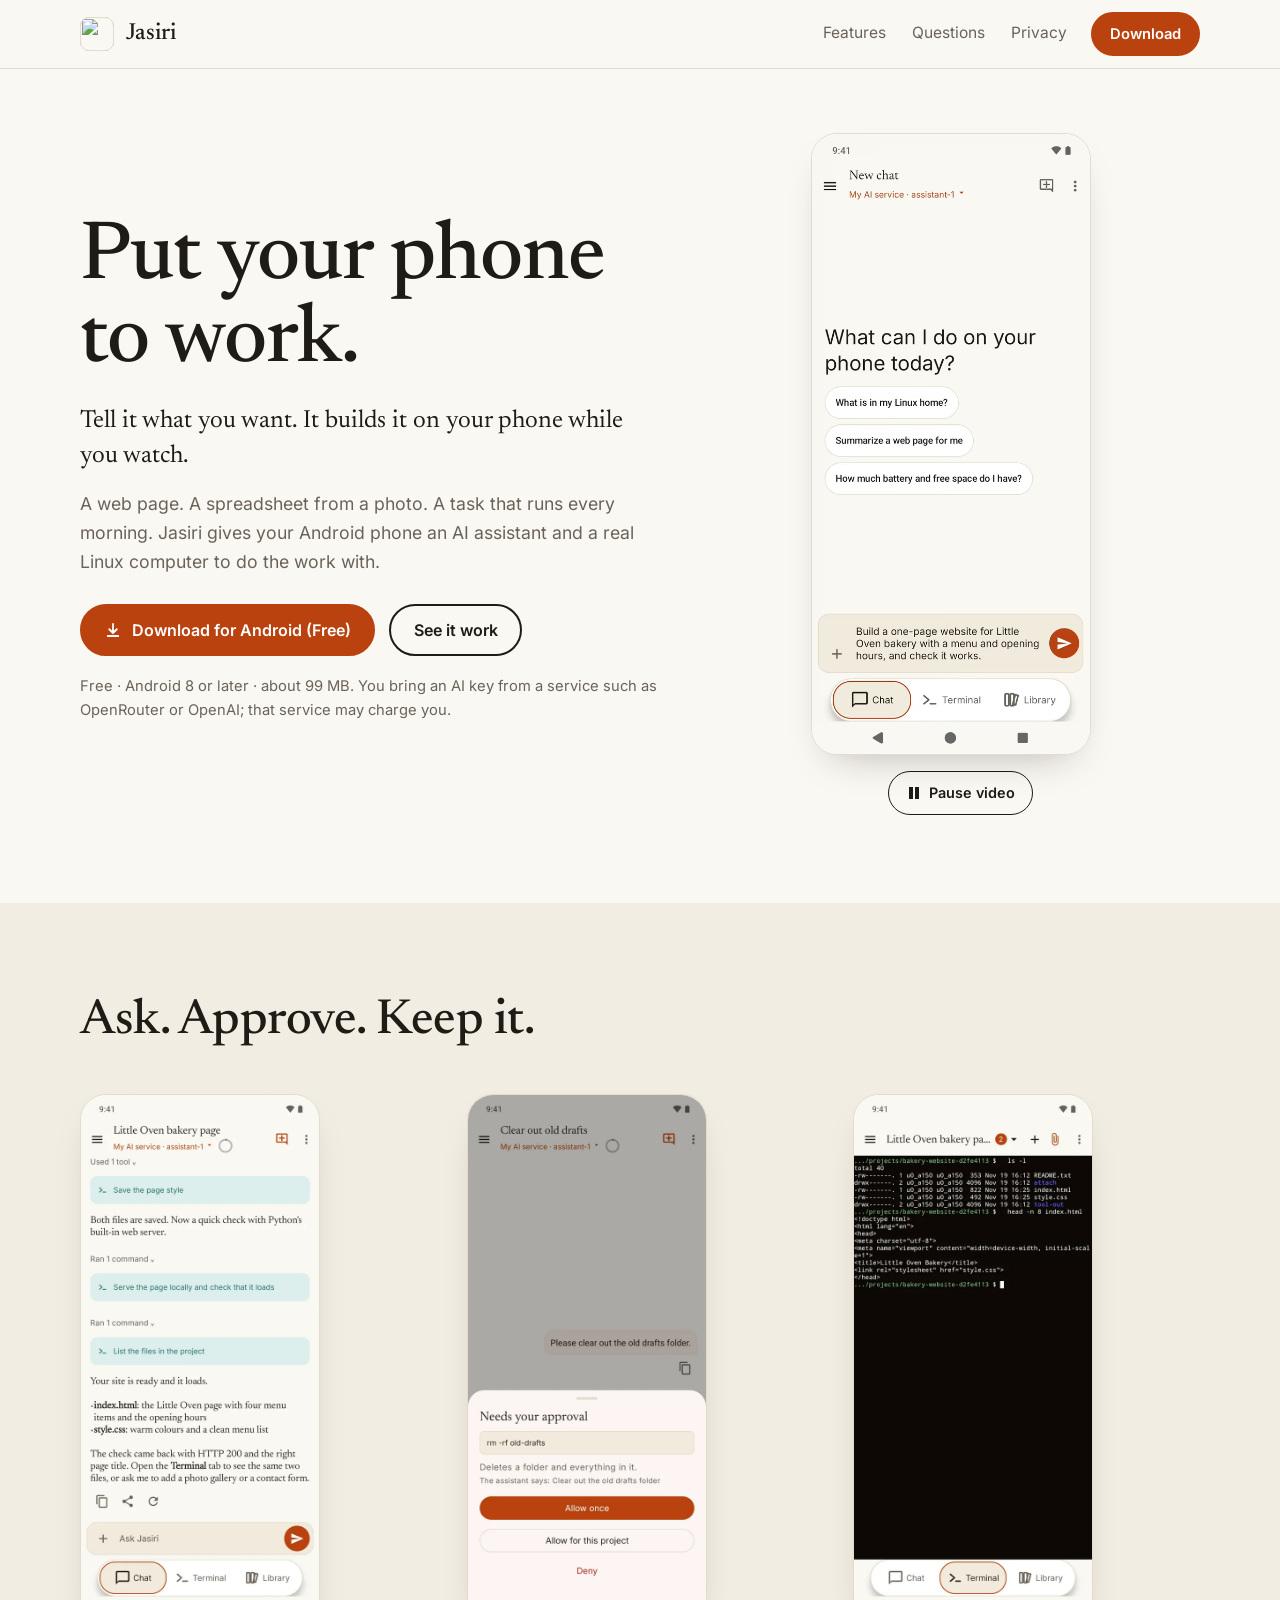
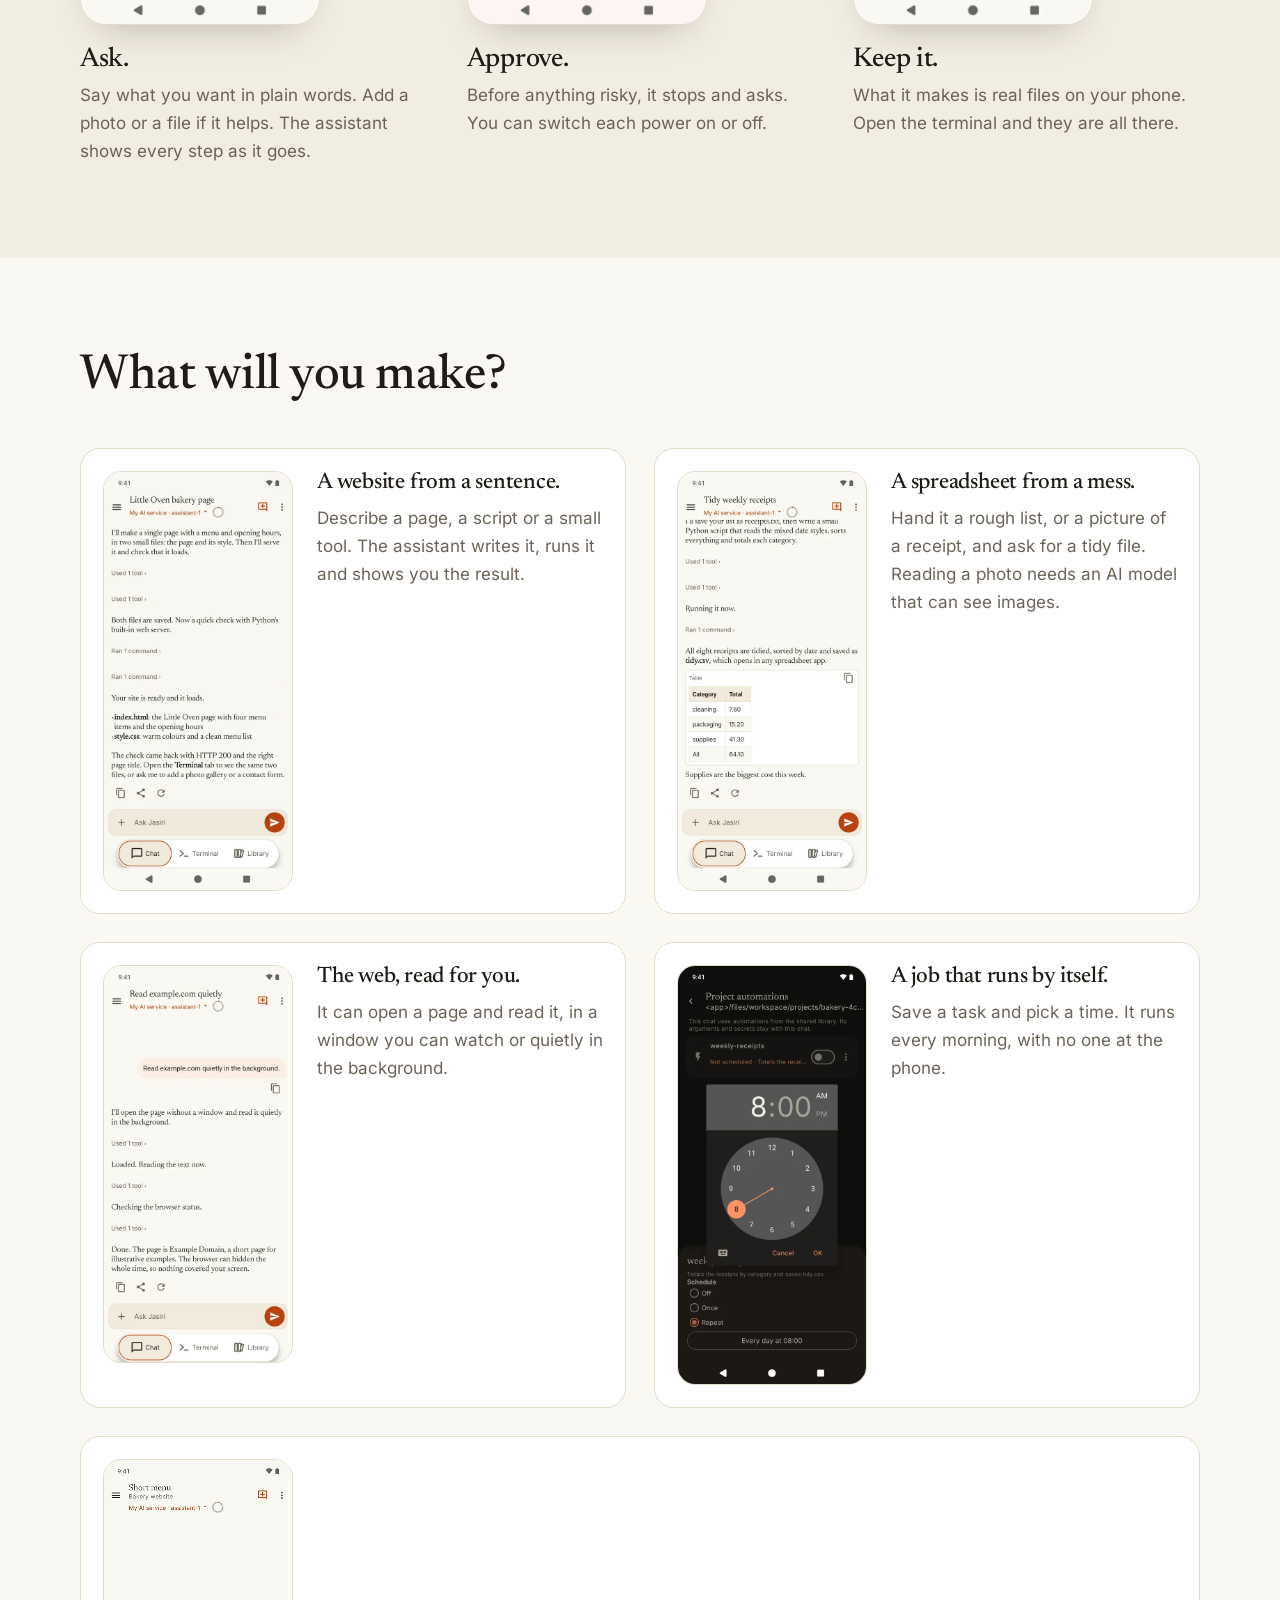
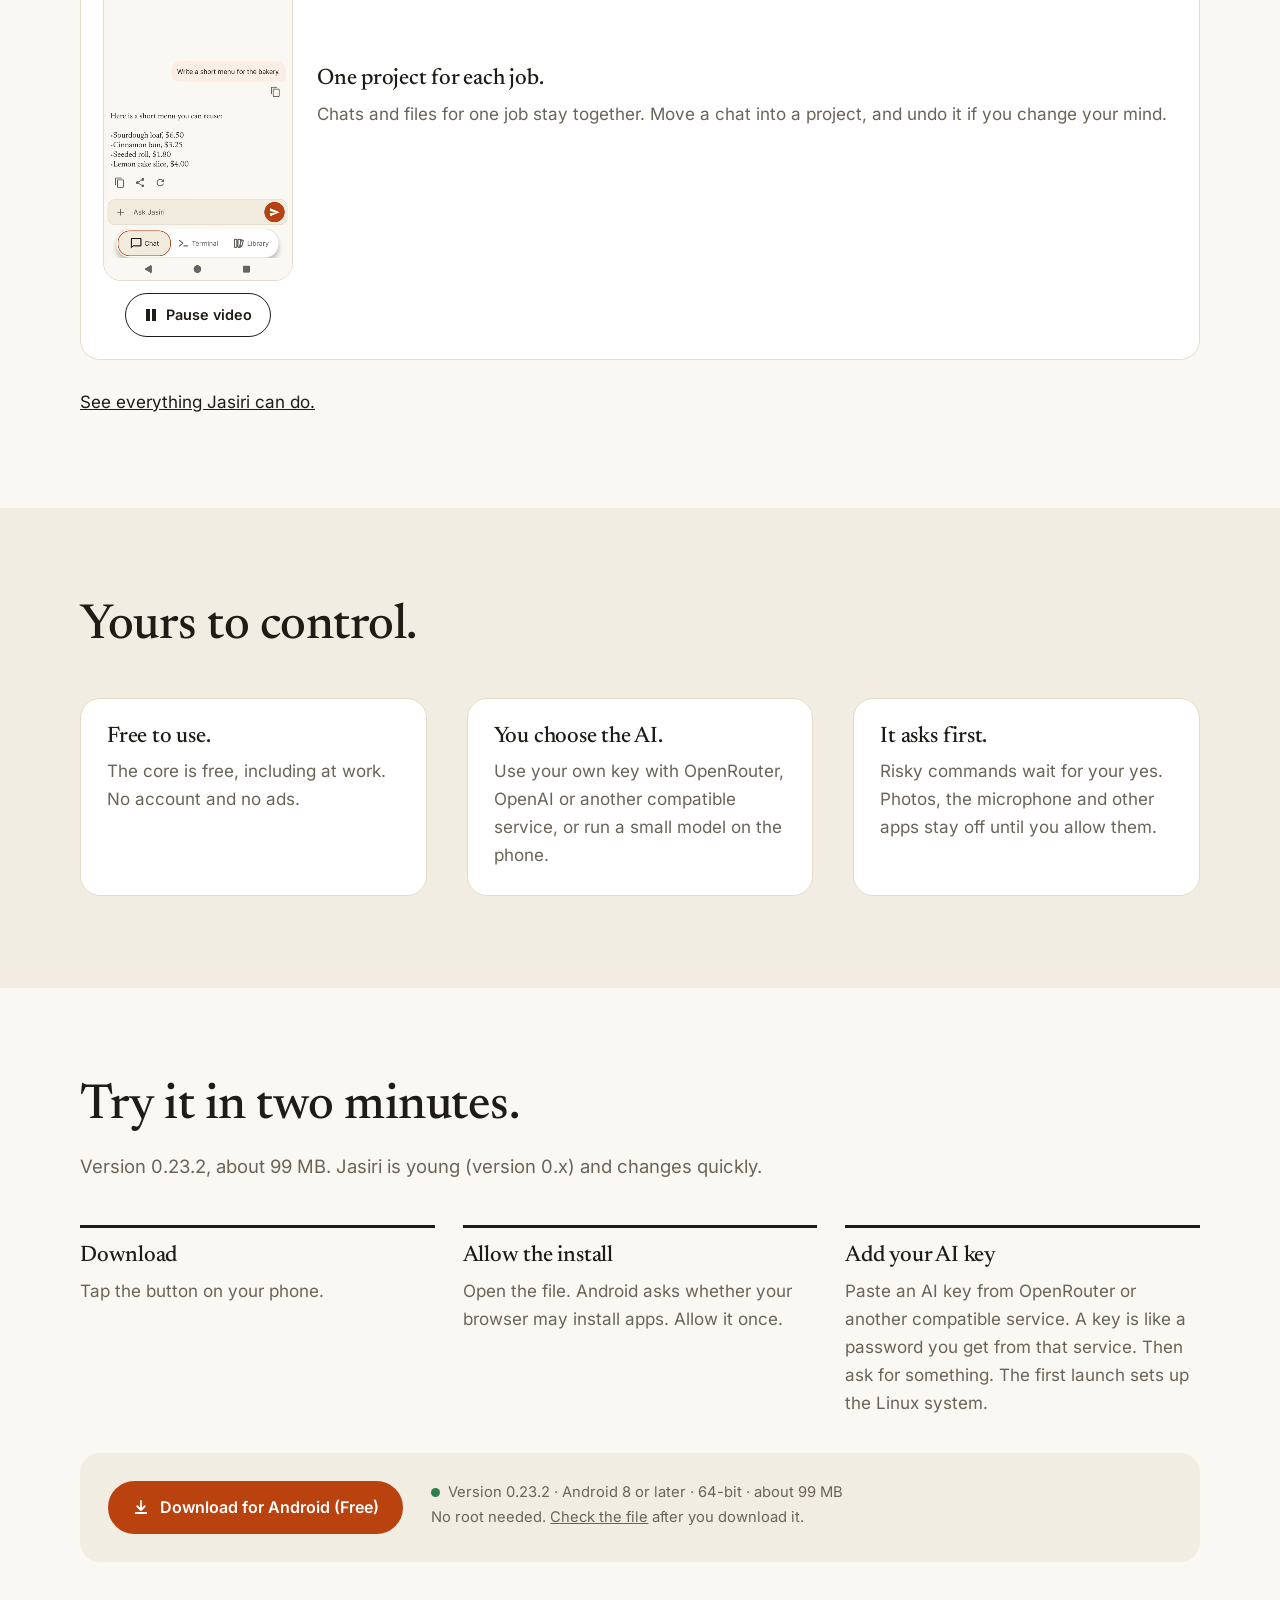
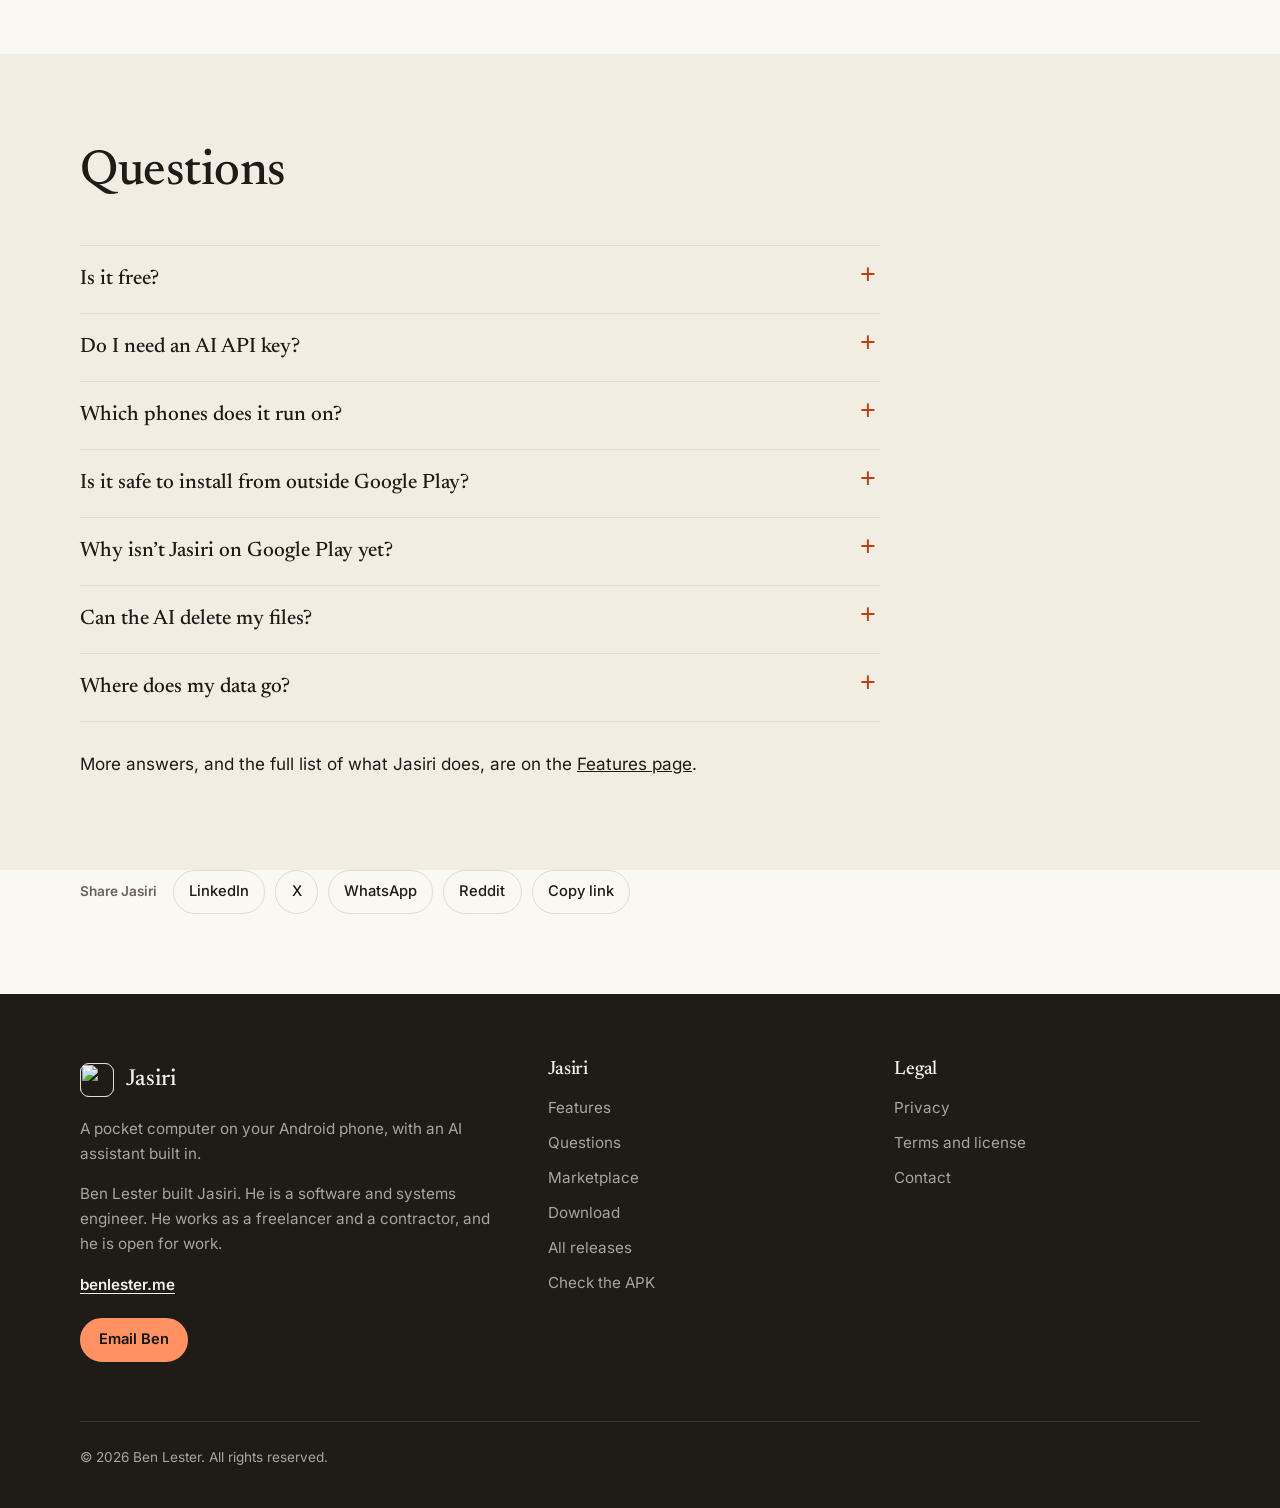
==== commit dea43396: "Add a safety answer to the questions, explain the AI key in the install steps, and remove unused ima" ====
--- a/index.html
+++ b/index.html
@@ -153,7 +153,7 @@
         </li>
         <li>
           <h3>Add your AI key</h3>
-          <p>Paste a key from OpenRouter or another compatible service, then ask for something. The first launch sets up the Linux system.</p>
+          <p>Paste an AI key from OpenRouter or another compatible service. A key is like a password you get from that service. Then ask for something. The first launch sets up the Linux system.</p>
         </li>
       </ol>
       <div class="dl-box">
@@ -181,6 +181,10 @@
         <details>
           <summary>Which phones does it run on?</summary>
           <p>Android 8 or later, on a 64-bit phone. No root needed. A recent phone is more comfortable for longer jobs, and local models need memory.</p>
+        </details>
+        <details>
+          <summary>Is it safe to install from outside Google Play?</summary>
+          <p>Jasiri is signed with one key that stays the same from version to version. The <a href="/check/">Check page</a> shows the file&rsquo;s SHA-256, the signing fingerprint and a VirusTotal report, so you can confirm that what you downloaded is what was published.</p>
         </details>
         <details>
           <summary>Why isn&rsquo;t Jasiri on Google Play yet?</summary>
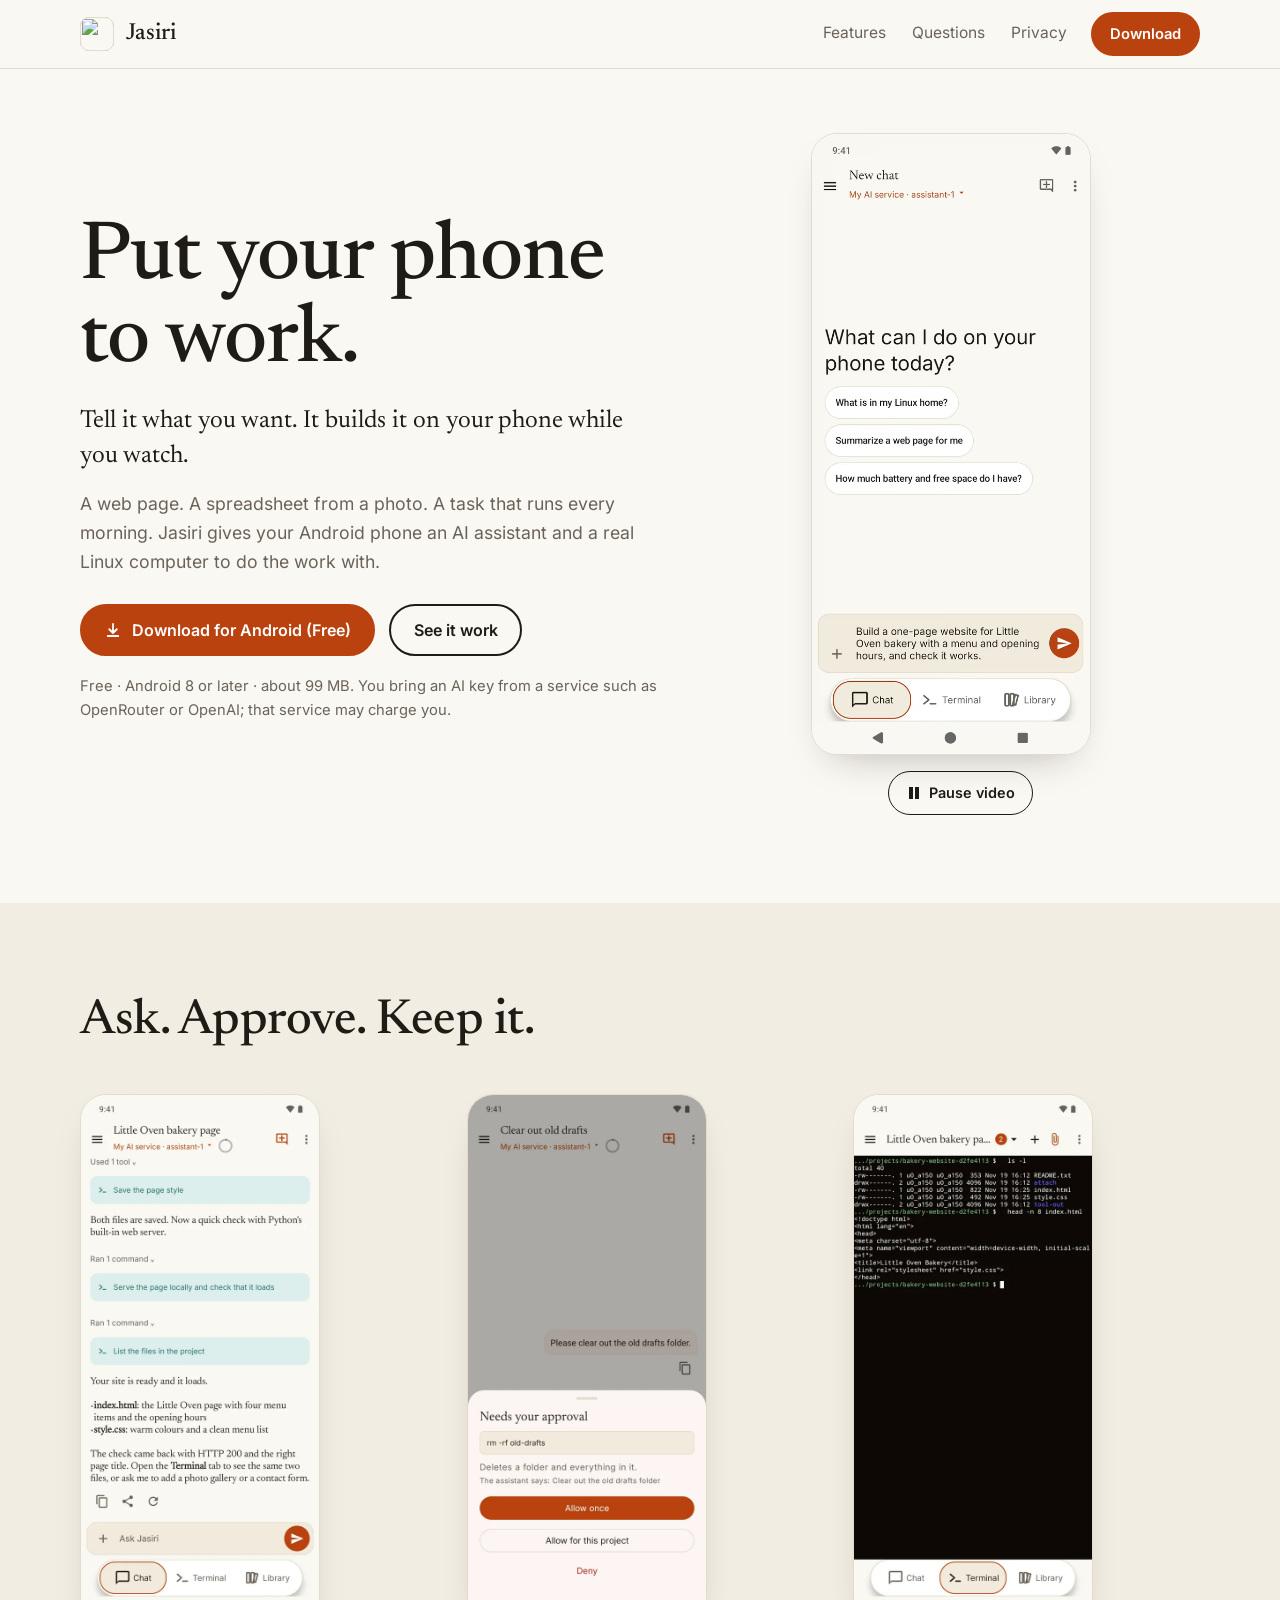
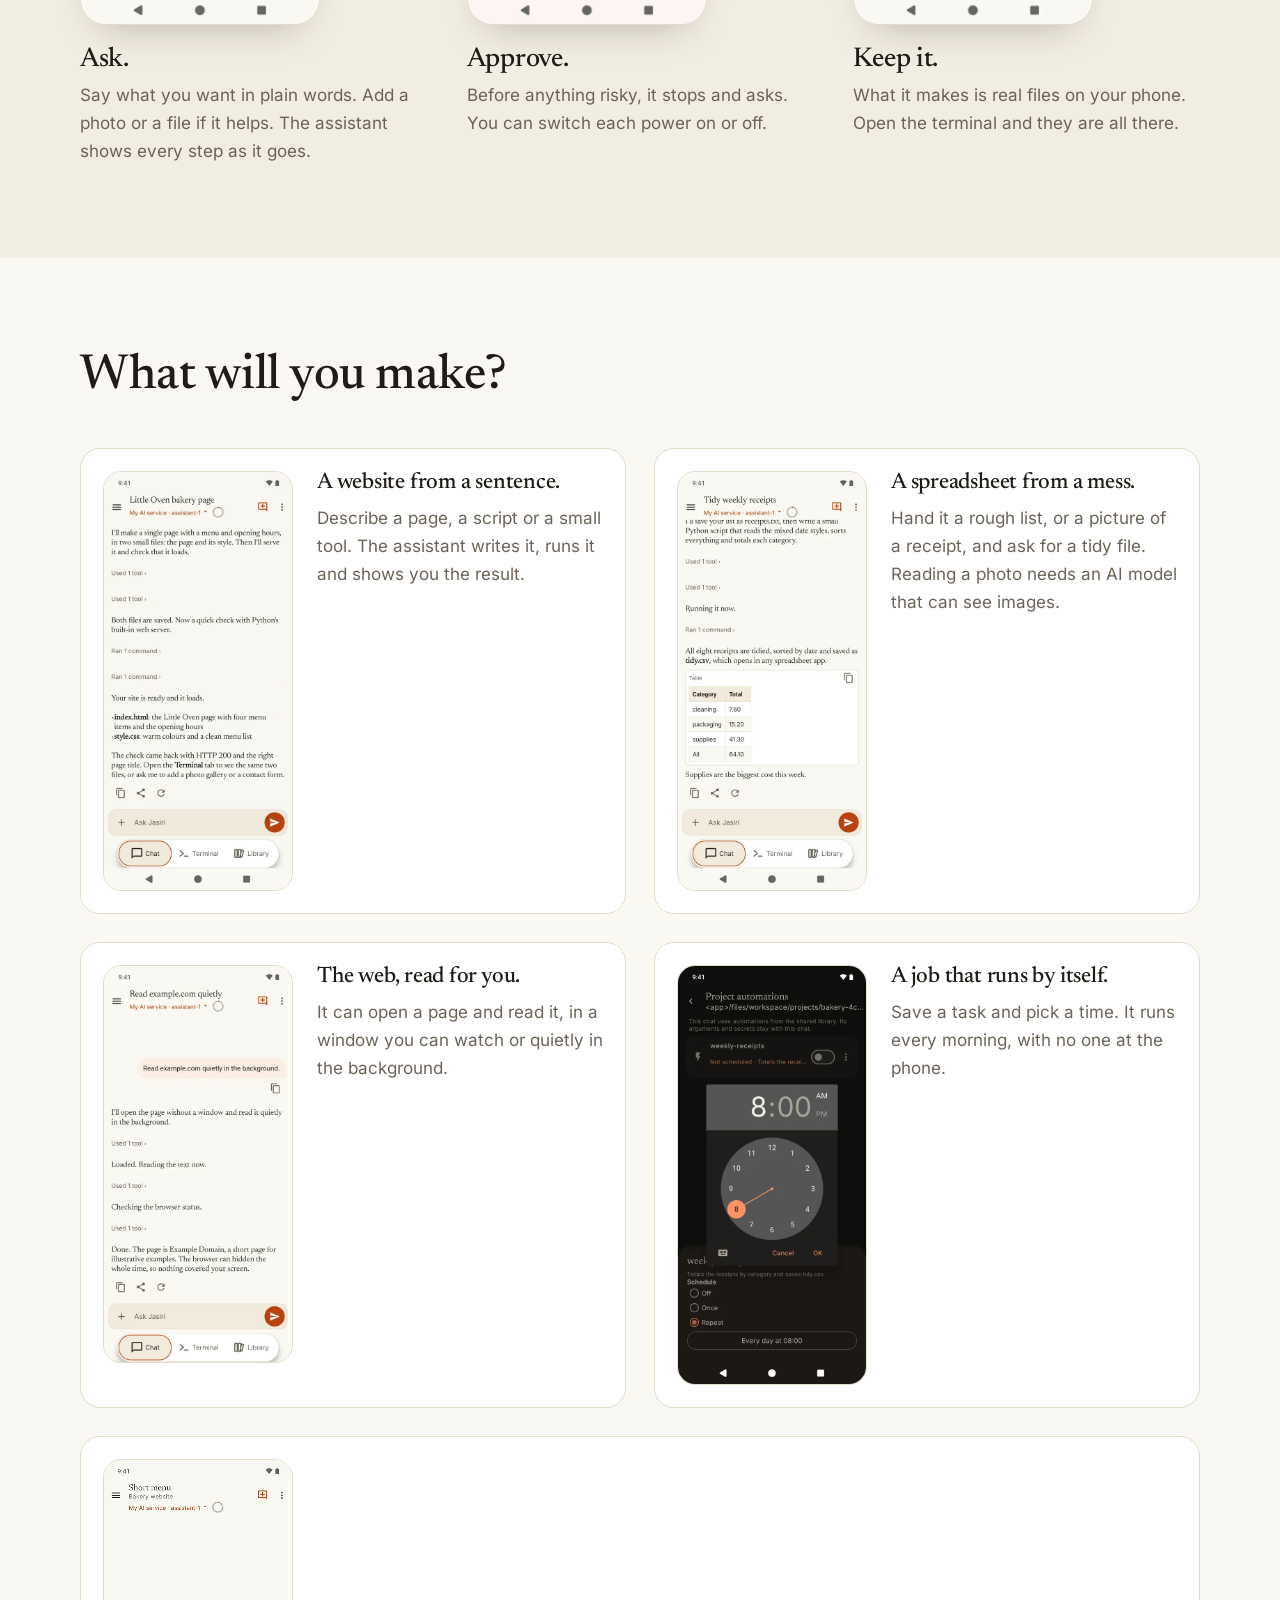
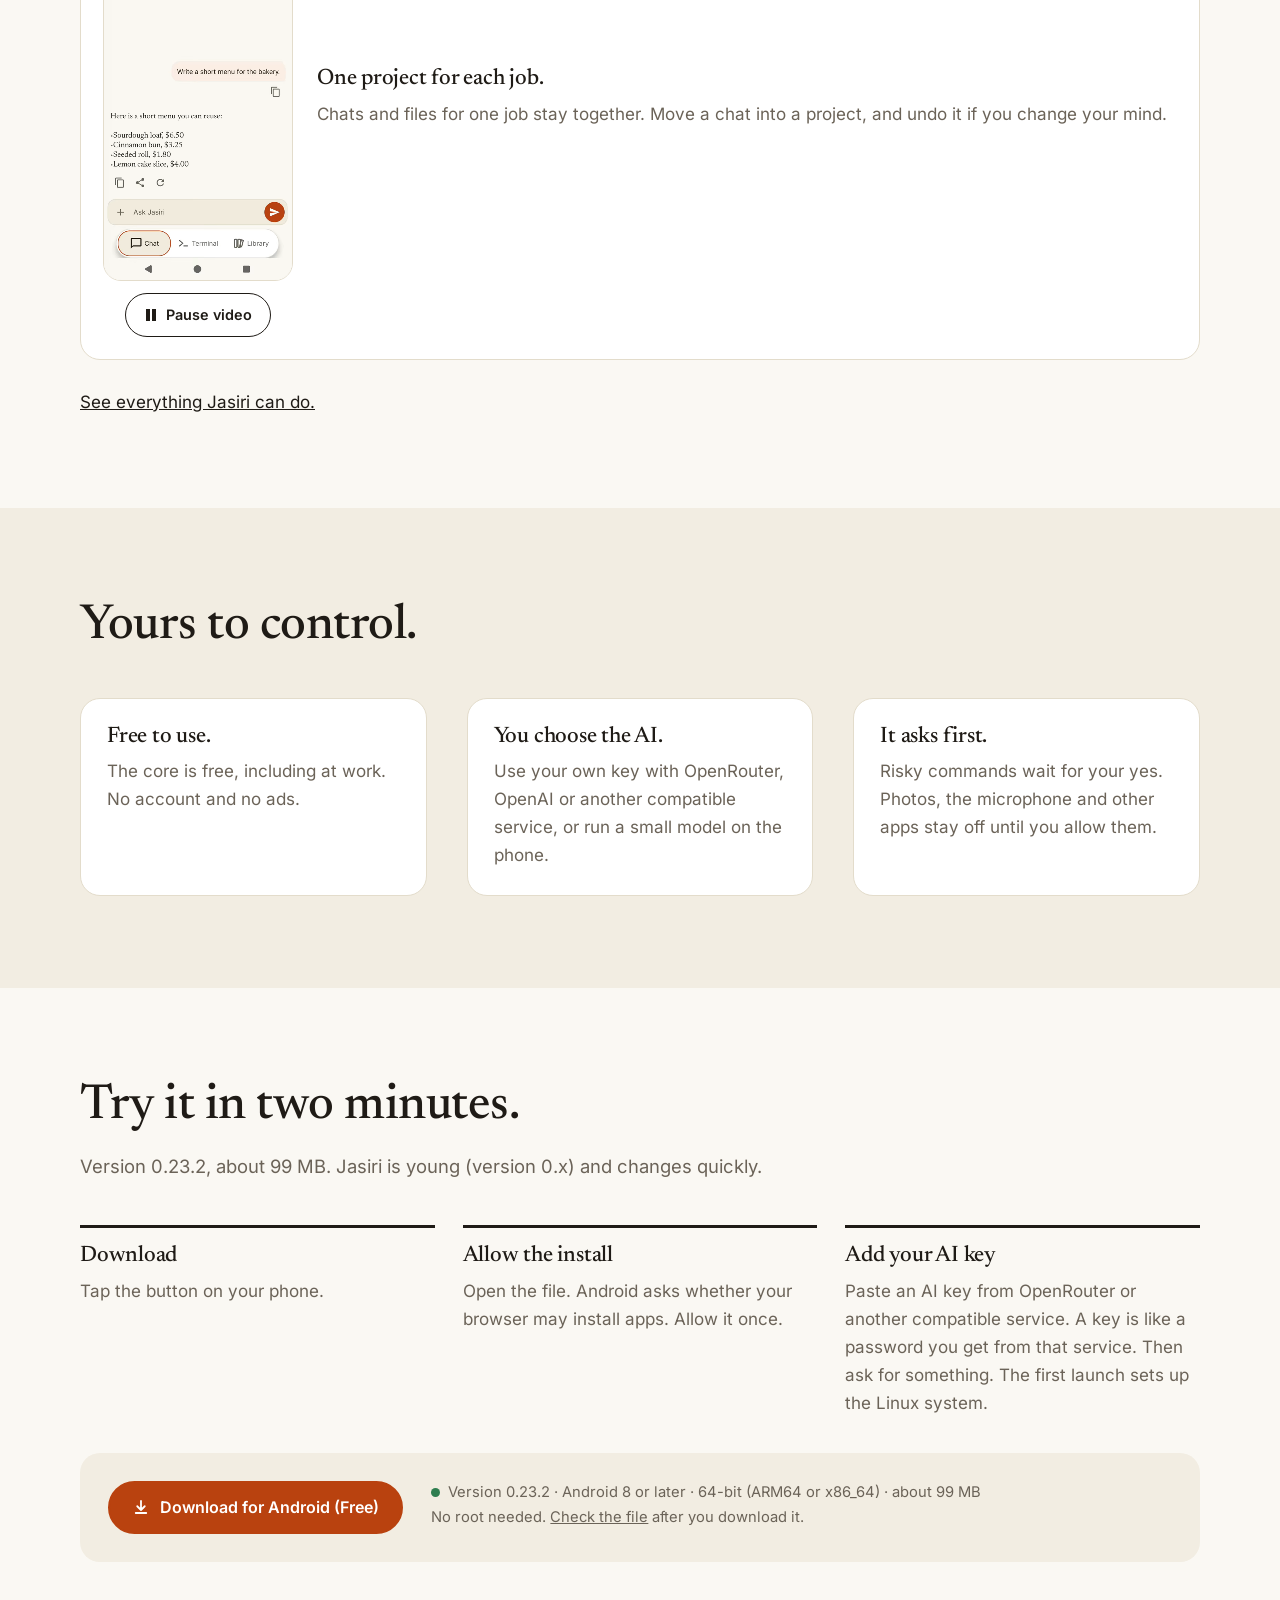
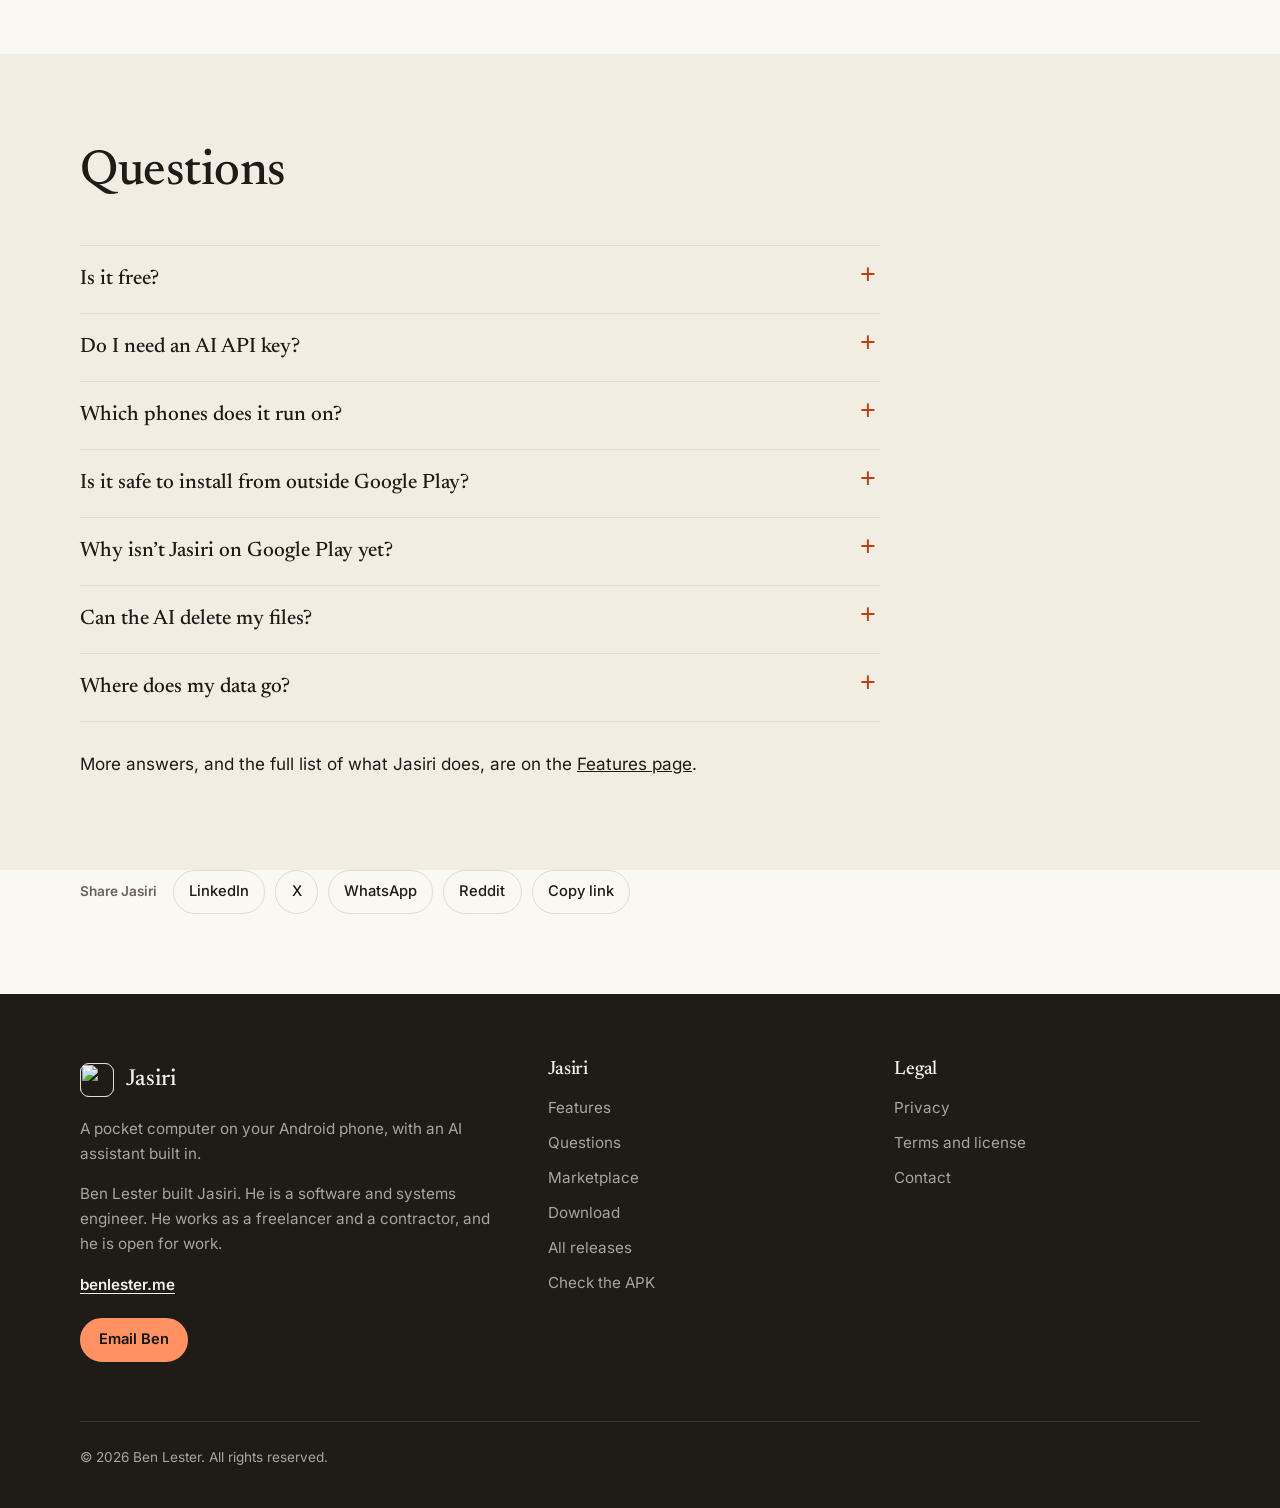
==== commit a04f8609: "State ARM64 and x86_64 support on the site and in the README Co-Authored-By: Claude Sonnet 5.5 <nore" ====
--- a/index.html
+++ b/index.html
@@ -27,7 +27,7 @@
 <meta name="twitter:description" content="Jasiri is a real Linux computer on your Android phone, with an AI assistant built in. You choose the AI. You set the rules. No root needed. Free to download.">
 <meta name="twitter:image" content="https://jasiri.benlester.me/assets/og.png">
 <script type="application/ld+json">
-{"@context":"https://schema.org","@type":"SoftwareApplication","name":"Jasiri","applicationCategory":"ProductivityApplication","operatingSystem":"Android 8 or later, 64-bit","description":"A pocket computer for Android with an AI assistant built in. You choose the AI. You set the rules.","downloadUrl":"https://jasiri-dl.benlester.me/jasiri-sideload.apk","featureList":["AI assistant built in","Linux system on the phone","Terminal","Asks before risky commands","Skills","Automations"],"offers":{"@type":"Offer","price":"0","priceCurrency":"USD"},"author":{"@type":"Person","name":"Ben Lester","url":"https://benlester.me"},"url":"https://jasiri.benlester.me/"}
+{"@context":"https://schema.org","@type":"SoftwareApplication","name":"Jasiri","applicationCategory":"ProductivityApplication","operatingSystem":"Android 8 or later, 64-bit (ARM64 or x86_64)","description":"A pocket computer for Android with an AI assistant built in. You choose the AI. You set the rules.","downloadUrl":"https://jasiri-dl.benlester.me/jasiri-sideload.apk","featureList":["AI assistant built in","Linux system on the phone","Terminal","Asks before risky commands","Skills","Automations"],"offers":{"@type":"Offer","price":"0","priceCurrency":"USD"},"author":{"@type":"Person","name":"Ben Lester","url":"https://benlester.me"},"url":"https://jasiri.benlester.me/"}
 </script>
 </head>
 <body>
@@ -159,7 +159,7 @@
       <div class="dl-box">
         <a class="btn" href="https://jasiri-dl.benlester.me/jasiri-sideload.apk"><svg viewBox="0 0 24 24" fill="none" stroke="currentColor" stroke-width="2.4" stroke-linecap="round" stroke-linejoin="round" aria-hidden="true"><path d="M12 4v12m0 0 5-5m-5 5-5-5M5 20h14"/></svg>Download for Android (Free)</a>
         <div>
-          <span class="fine"><span class="dot"></span>Version <span data-release="version">0.23.2</span> &middot; Android 8 or later &middot; 64-bit &middot; <span data-release="mib">about 99 MB</span></span><br>
+          <span class="fine"><span class="dot"></span>Version <span data-release="version">0.23.2</span> &middot; Android 8 or later &middot; 64-bit (ARM64 or x86_64) &middot; <span data-release="mib">about 99 MB</span></span><br>
           <p class="fine">No root needed. <a href="/check/">Check the file</a> after you download it.</p>
         </div>
       </div>
@@ -180,7 +180,7 @@
         </details>
         <details>
           <summary>Which phones does it run on?</summary>
-          <p>Android 8 or later, on a 64-bit phone. No root needed. A recent phone is more comfortable for longer jobs, and local models need memory.</p>
+          <p>Android 8 or later, on a 64-bit ARM64 phone, or on an x86_64 Android device or emulator on a PC. No root needed. A recent phone is more comfortable for longer jobs, and local models need memory.</p>
         </details>
         <details>
           <summary>Is it safe to install from outside Google Play?</summary>
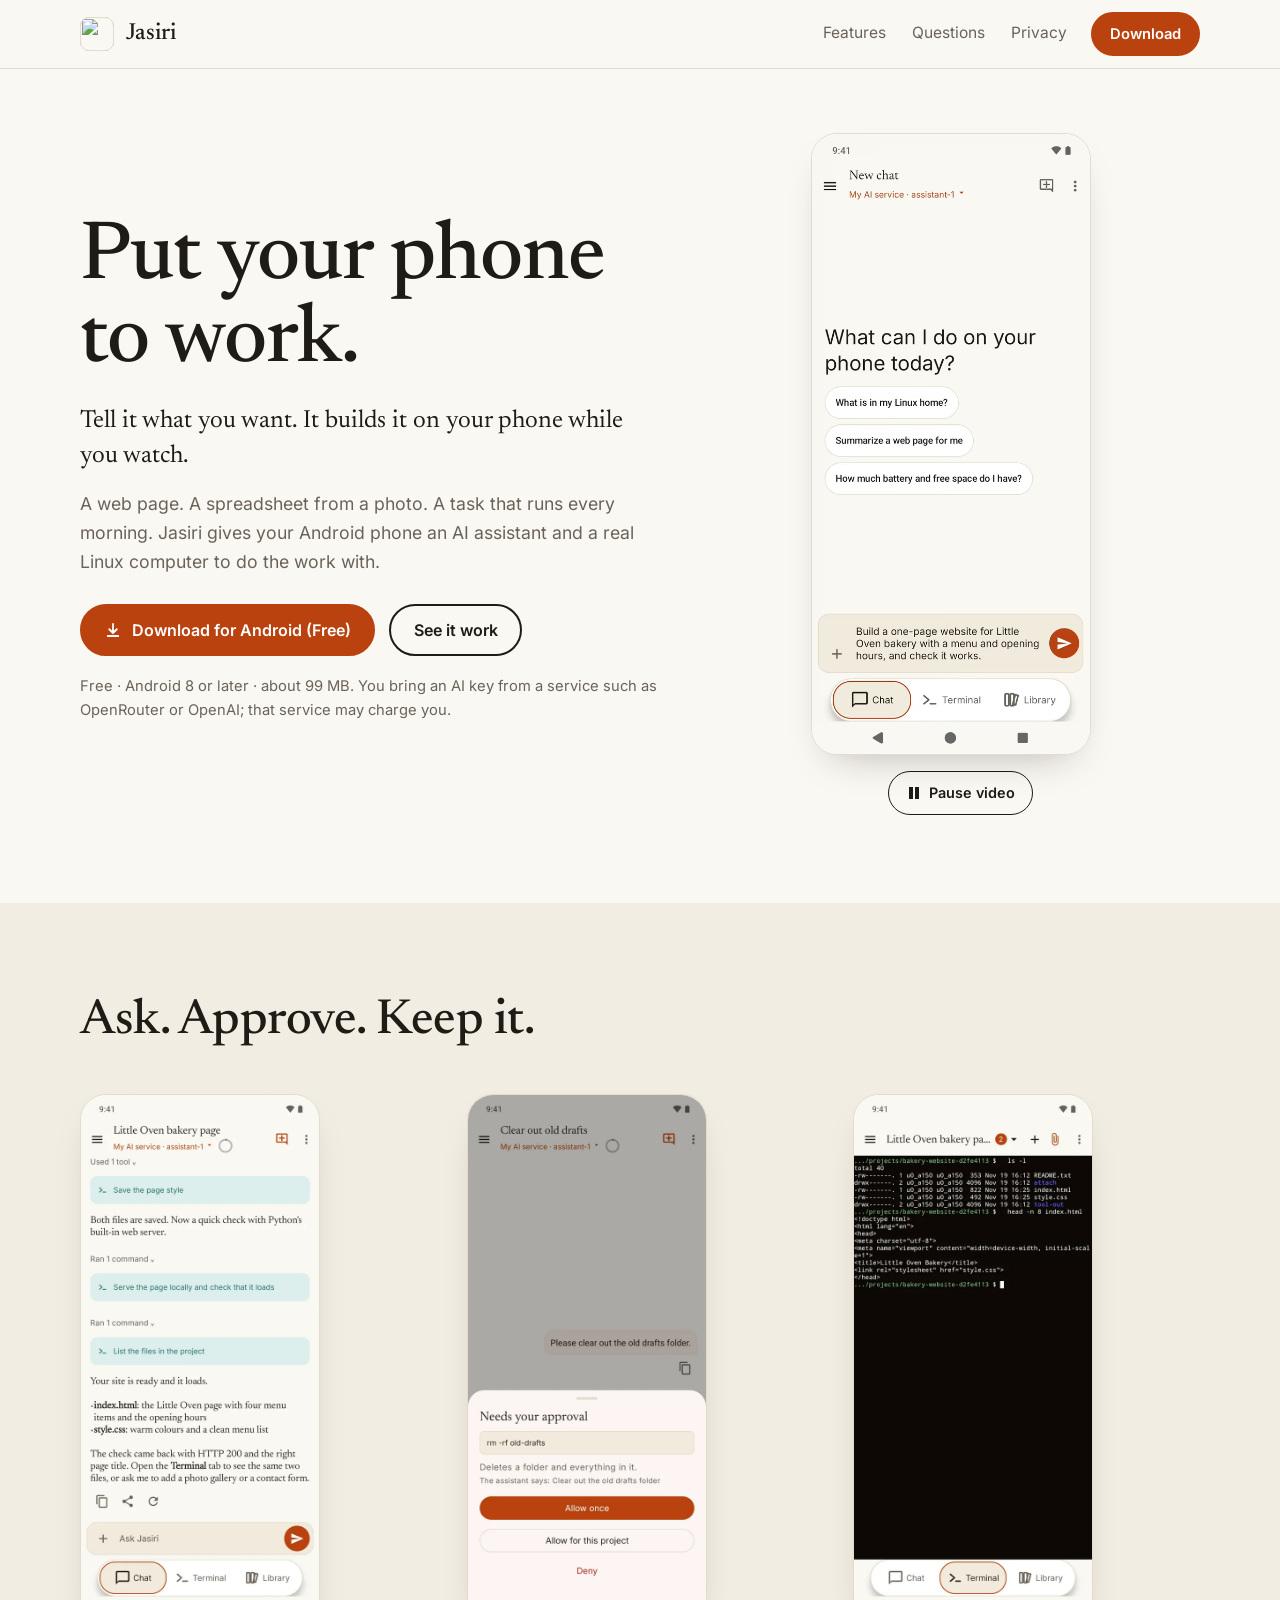
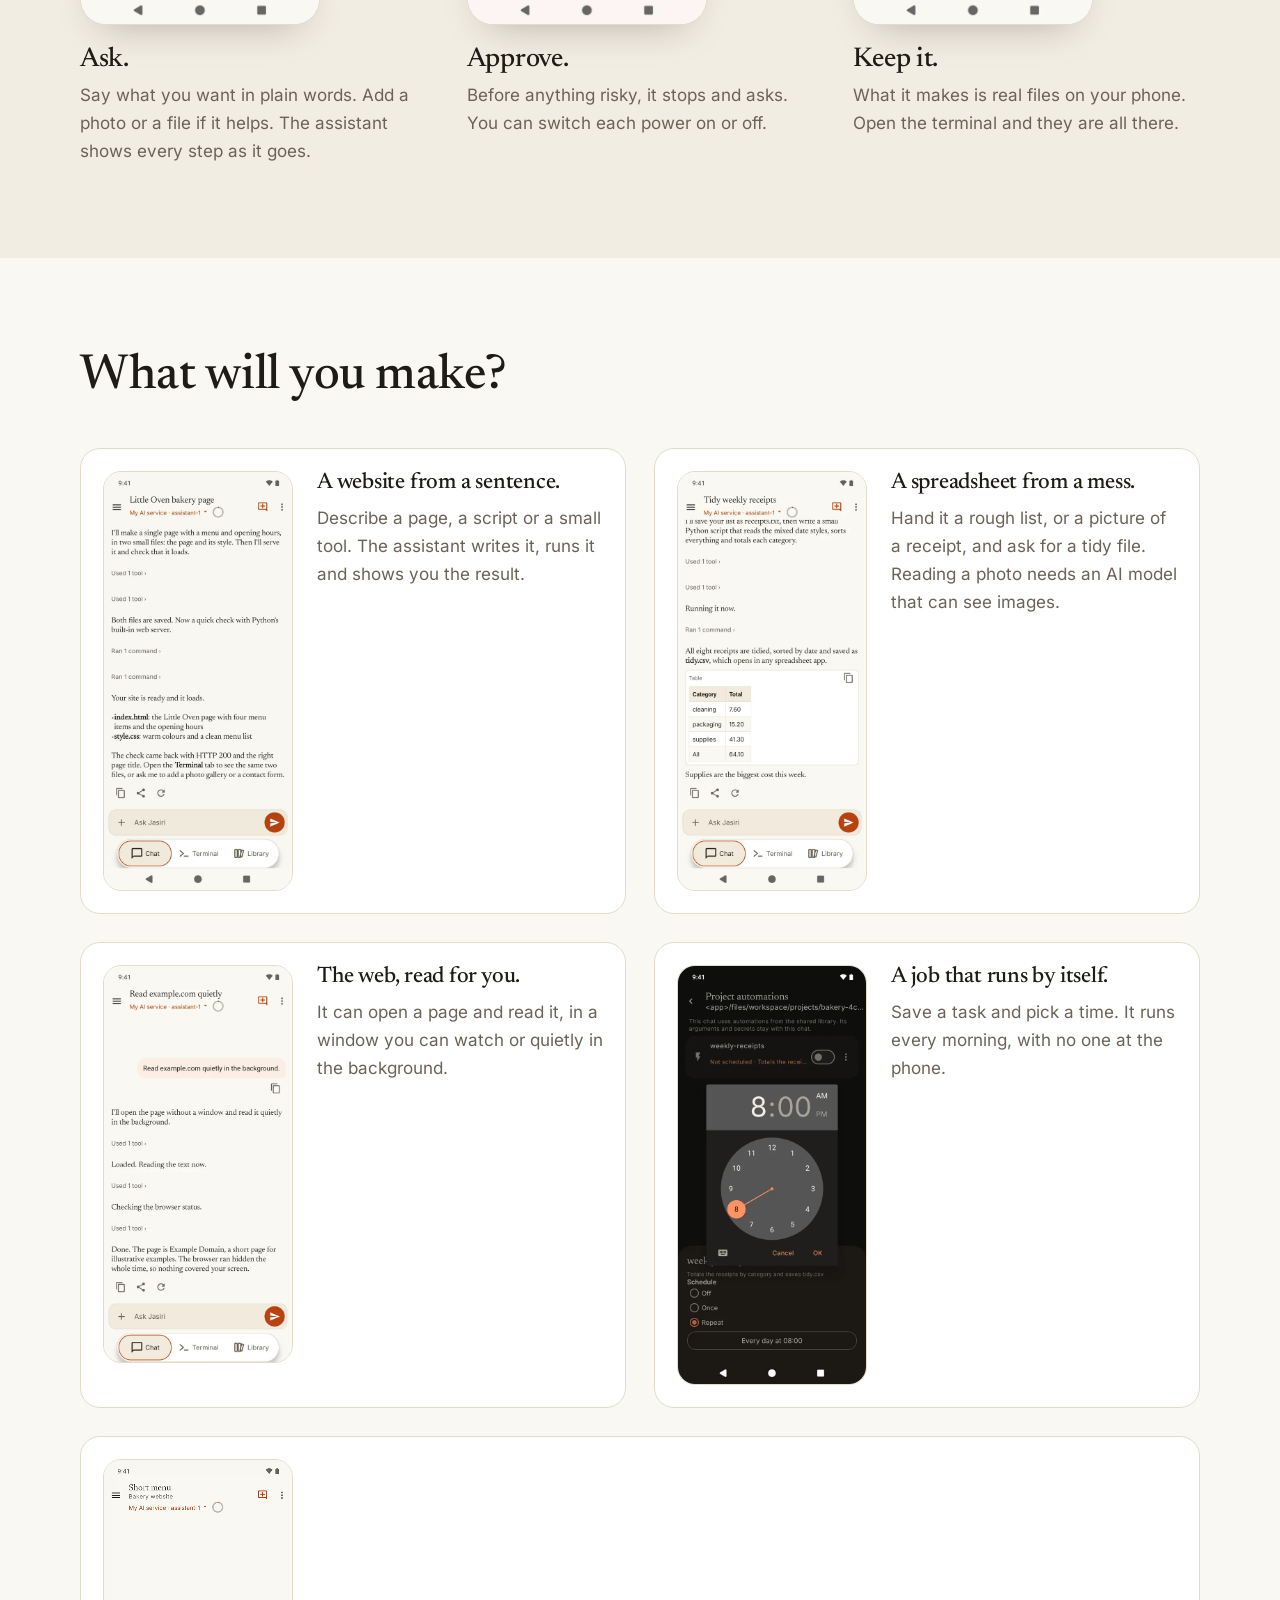
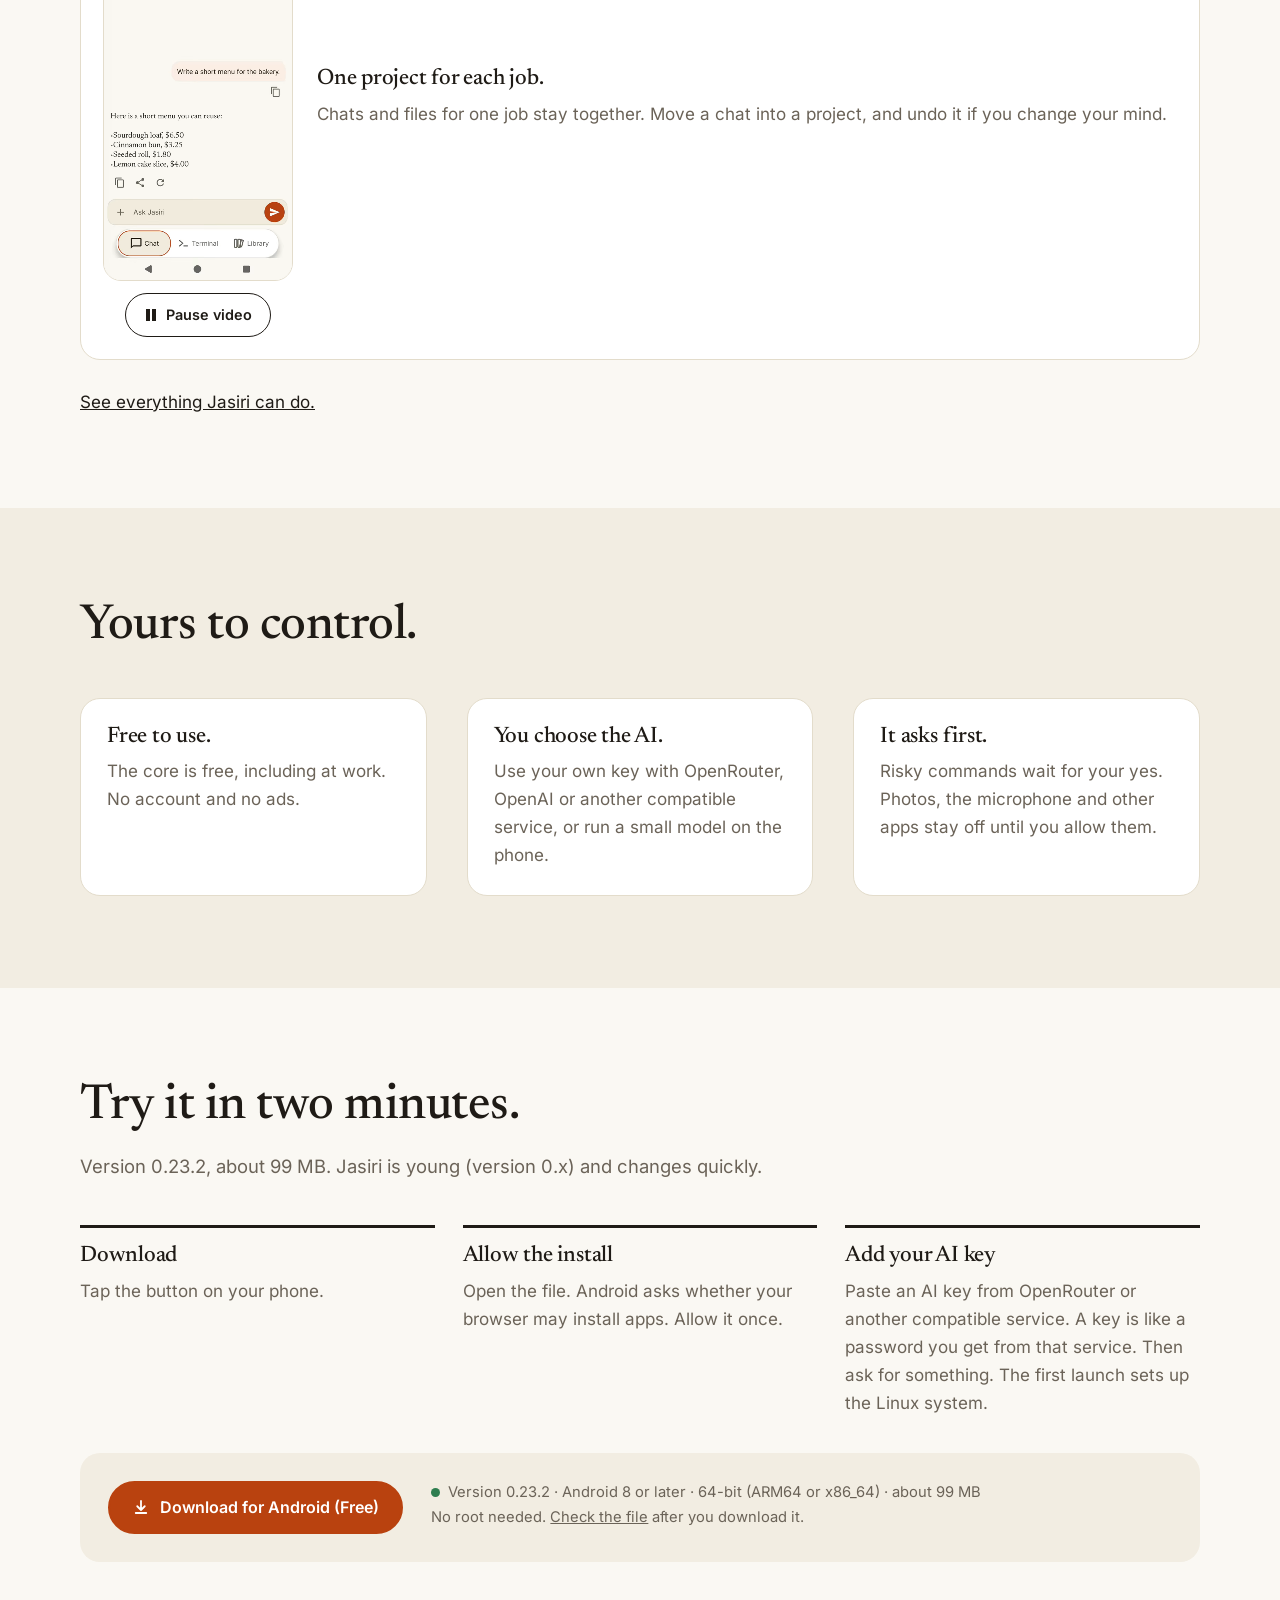
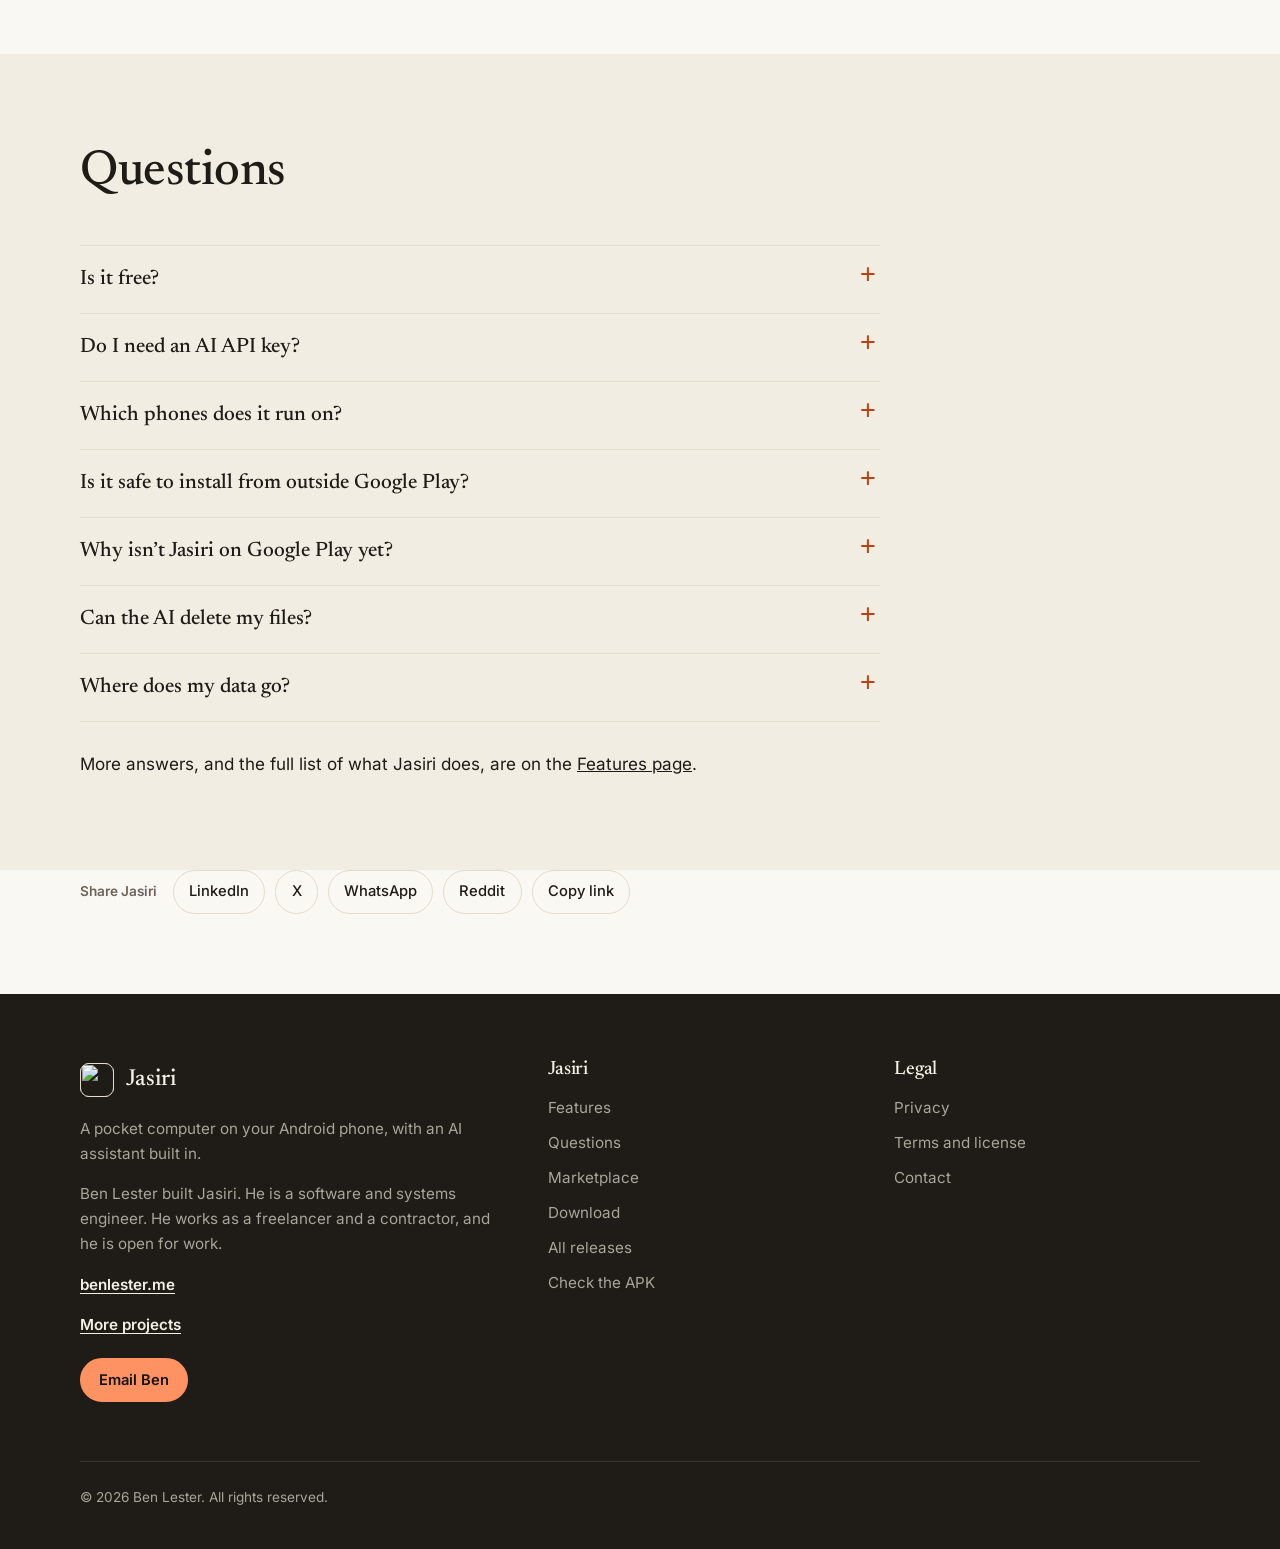
==== commit df98b361: "Link the projects hub from every footer and add profile links to the author data Co-Authored-By: Cla" ====
--- a/index.html
+++ b/index.html
@@ -27,7 +27,7 @@
 <meta name="twitter:description" content="Jasiri is a real Linux computer on your Android phone, with an AI assistant built in. You choose the AI. You set the rules. No root needed. Free to download.">
 <meta name="twitter:image" content="https://jasiri.benlester.me/assets/og.png">
 <script type="application/ld+json">
-{"@context":"https://schema.org","@type":"SoftwareApplication","name":"Jasiri","applicationCategory":"ProductivityApplication","operatingSystem":"Android 8 or later, 64-bit (ARM64 or x86_64)","description":"A pocket computer for Android with an AI assistant built in. You choose the AI. You set the rules.","downloadUrl":"https://jasiri-dl.benlester.me/jasiri-sideload.apk","featureList":["AI assistant built in","Linux system on the phone","Terminal","Asks before risky commands","Skills","Automations"],"offers":{"@type":"Offer","price":"0","priceCurrency":"USD"},"author":{"@type":"Person","name":"Ben Lester","url":"https://benlester.me"},"url":"https://jasiri.benlester.me/"}
+{"@context":"https://schema.org","@type":"SoftwareApplication","name":"Jasiri","applicationCategory":"ProductivityApplication","operatingSystem":"Android 8 or later, 64-bit (ARM64 or x86_64)","description":"A pocket computer for Android with an AI assistant built in. You choose the AI. You set the rules.","downloadUrl":"https://jasiri-dl.benlester.me/jasiri-sideload.apk","featureList":["AI assistant built in","Linux system on the phone","Terminal","Asks before risky commands","Skills","Automations"],"offers":{"@type":"Offer","price":"0","priceCurrency":"USD"},"author":{"@type":"Person","name":"Ben Lester","url":"https://benlester.me", "sameAs": ["https://github.com/lester-01", "https://projects.benlester.me"]},"url":"https://jasiri.benlester.me/"}
 </script>
 </head>
 <body>
@@ -223,6 +223,7 @@
         <p>A pocket computer on your Android phone, with an AI assistant built in.</p>
         <p>Ben Lester built Jasiri. He is a software and systems engineer. He works as a freelancer and a contractor, and he is open for work.</p>
         <p><a class="site" href="https://benlester.me">benlester.me</a></p>
+        <p><a class="site" href="https://projects.benlester.me">More projects</a></p>
         <p><a class="btn small" href="mailto:contact@benlester.me">Email Ben</a></p>
       </div>
       <div>
